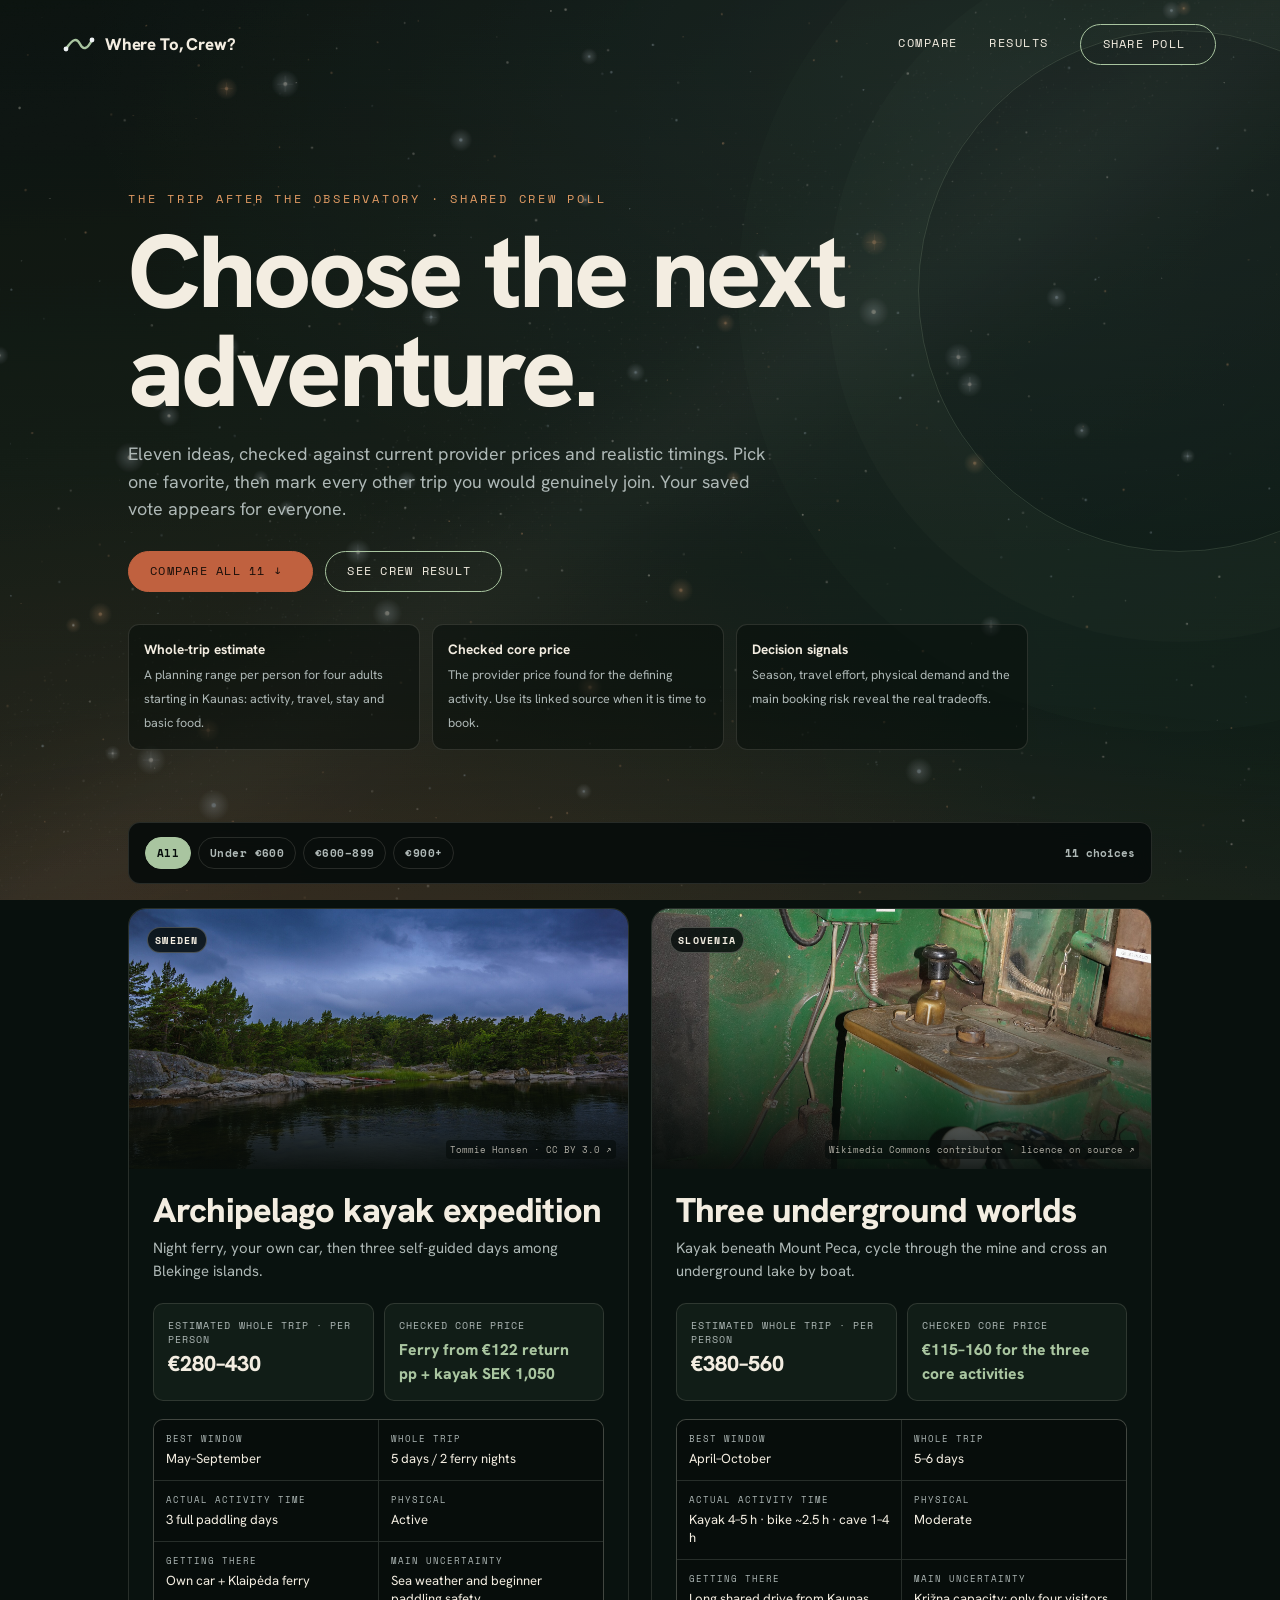
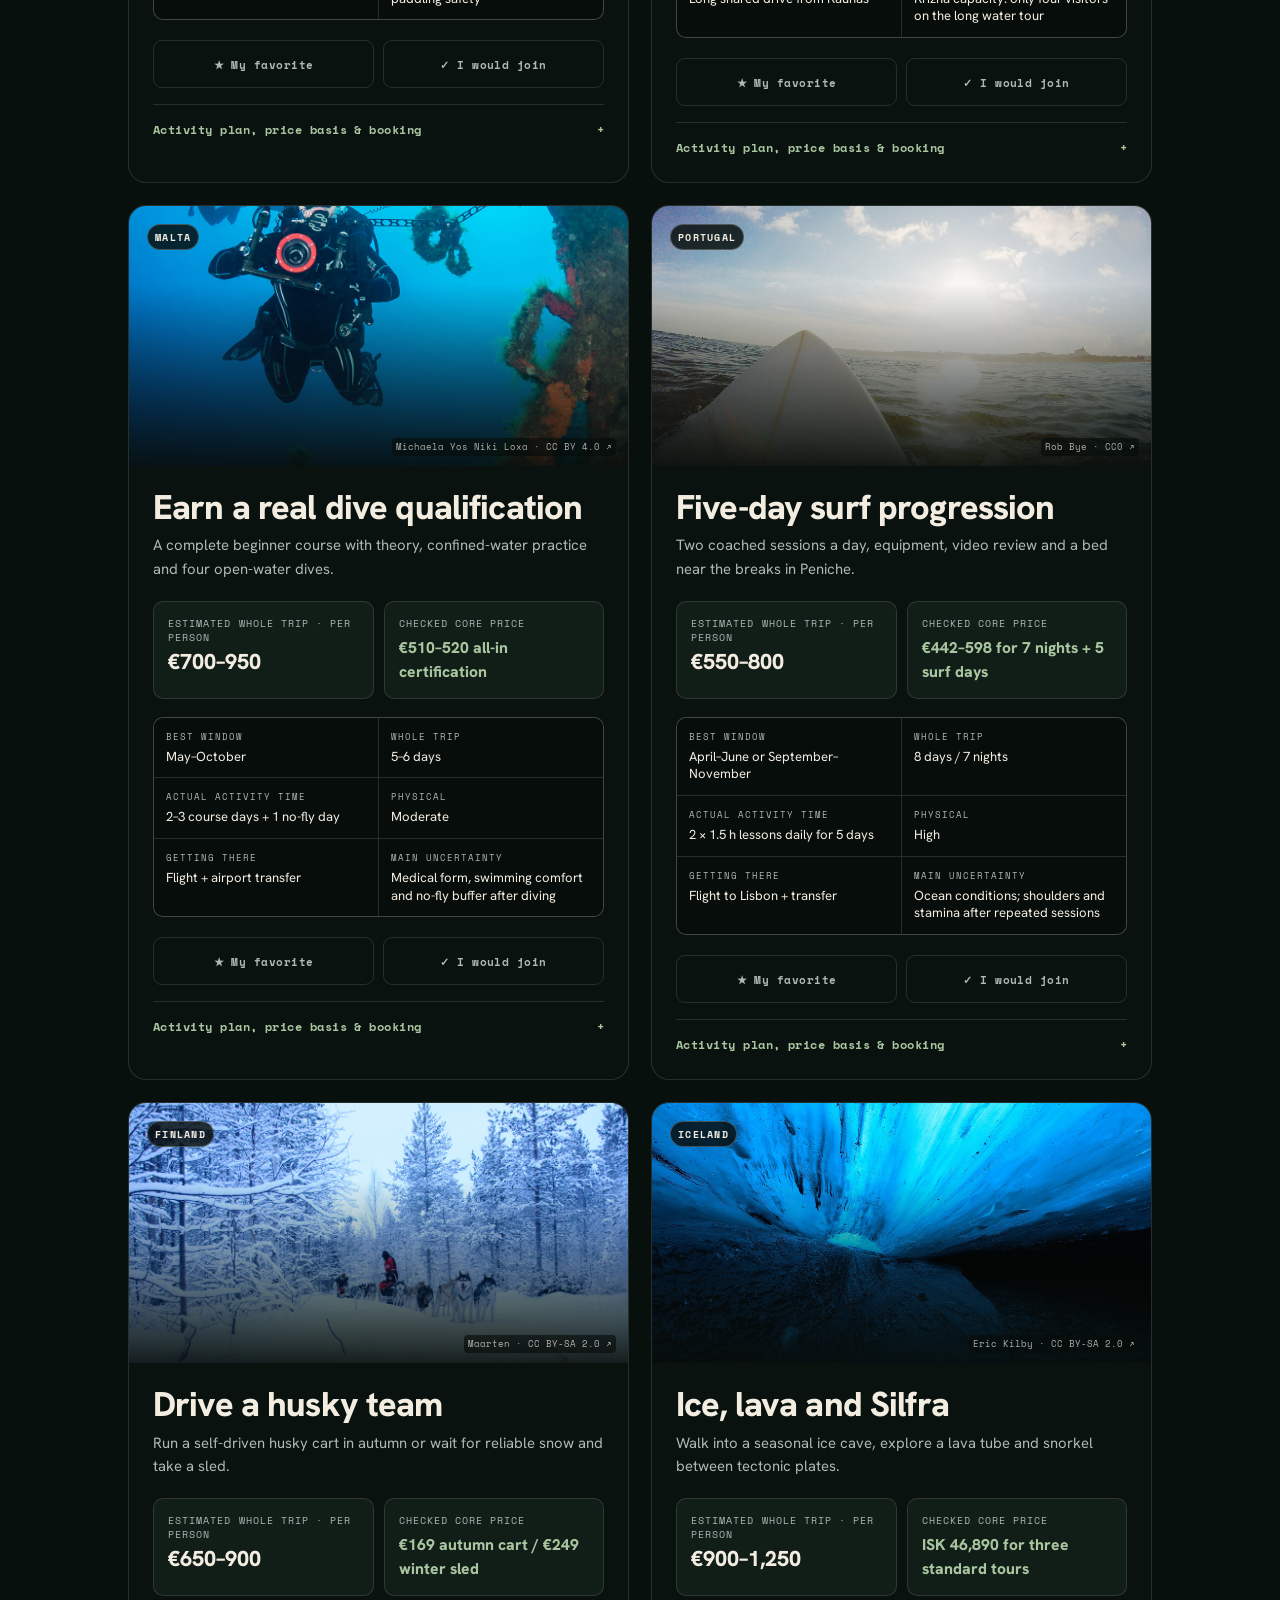
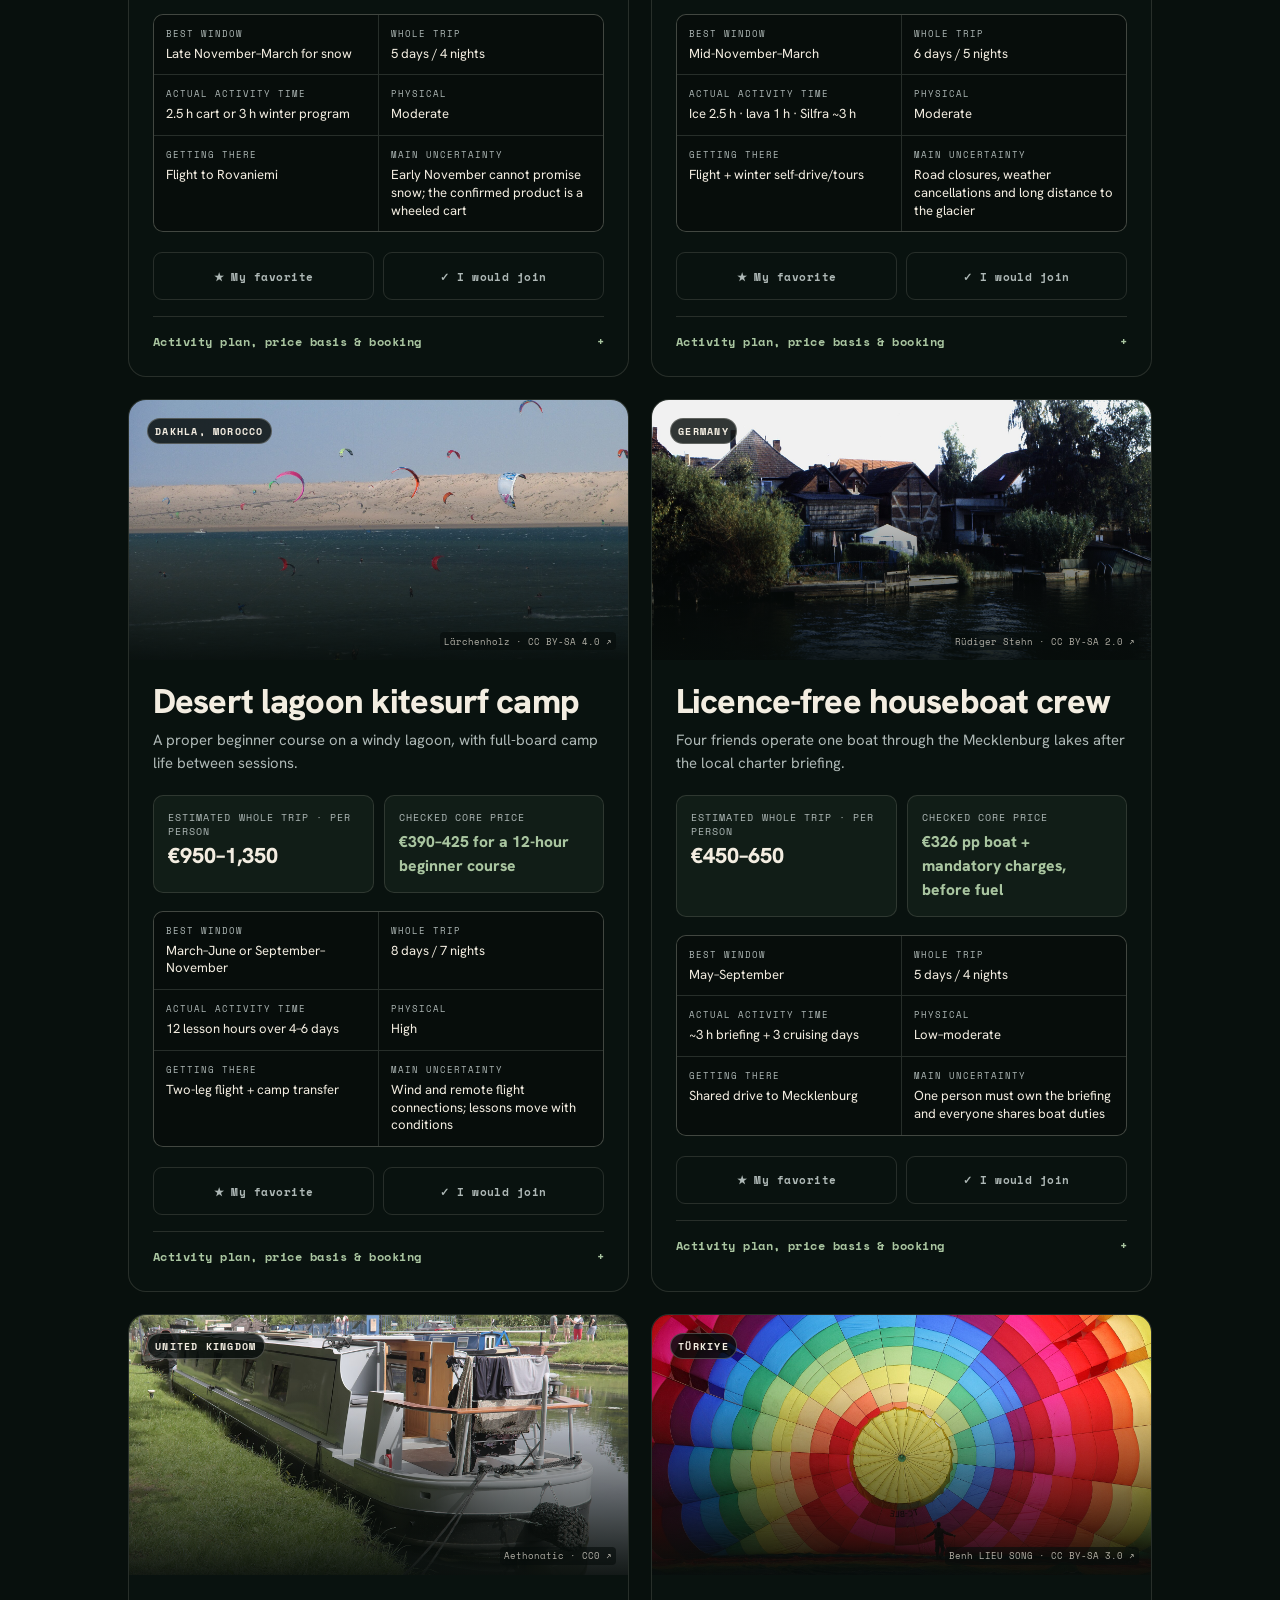
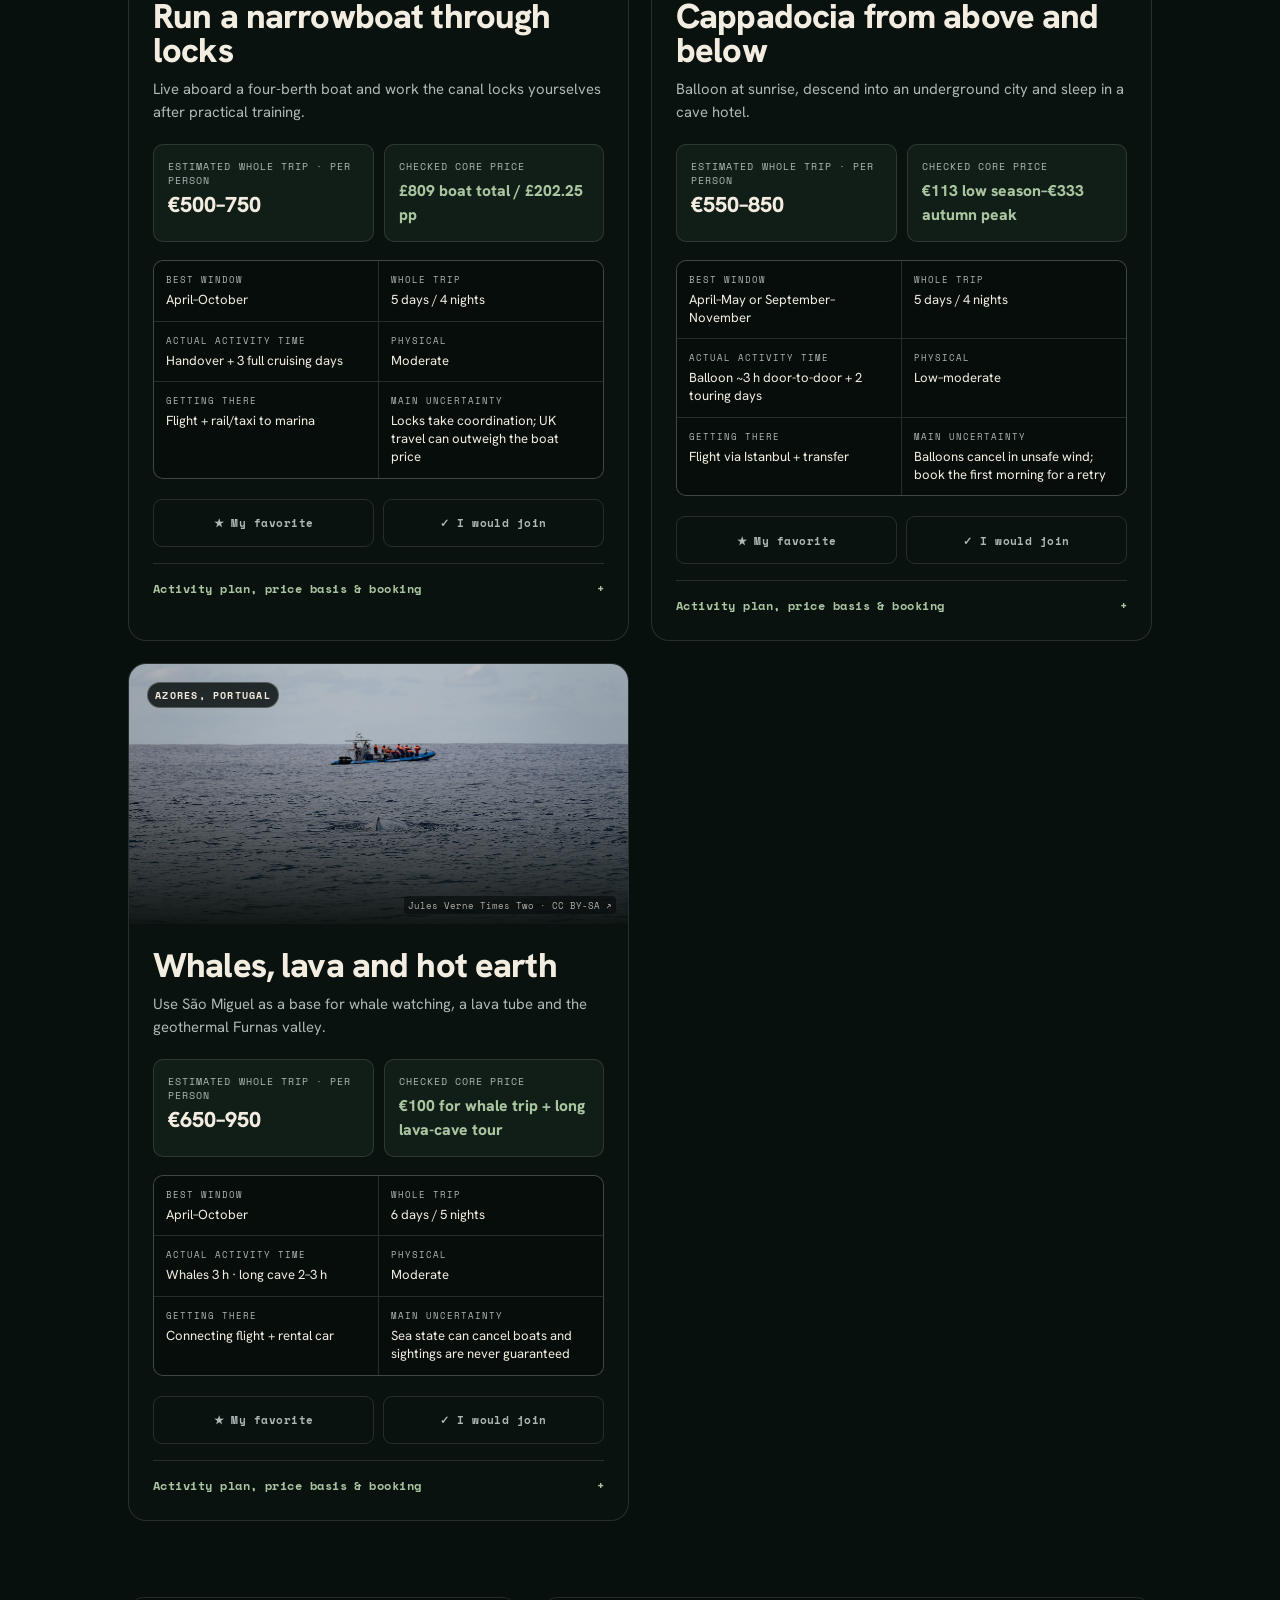
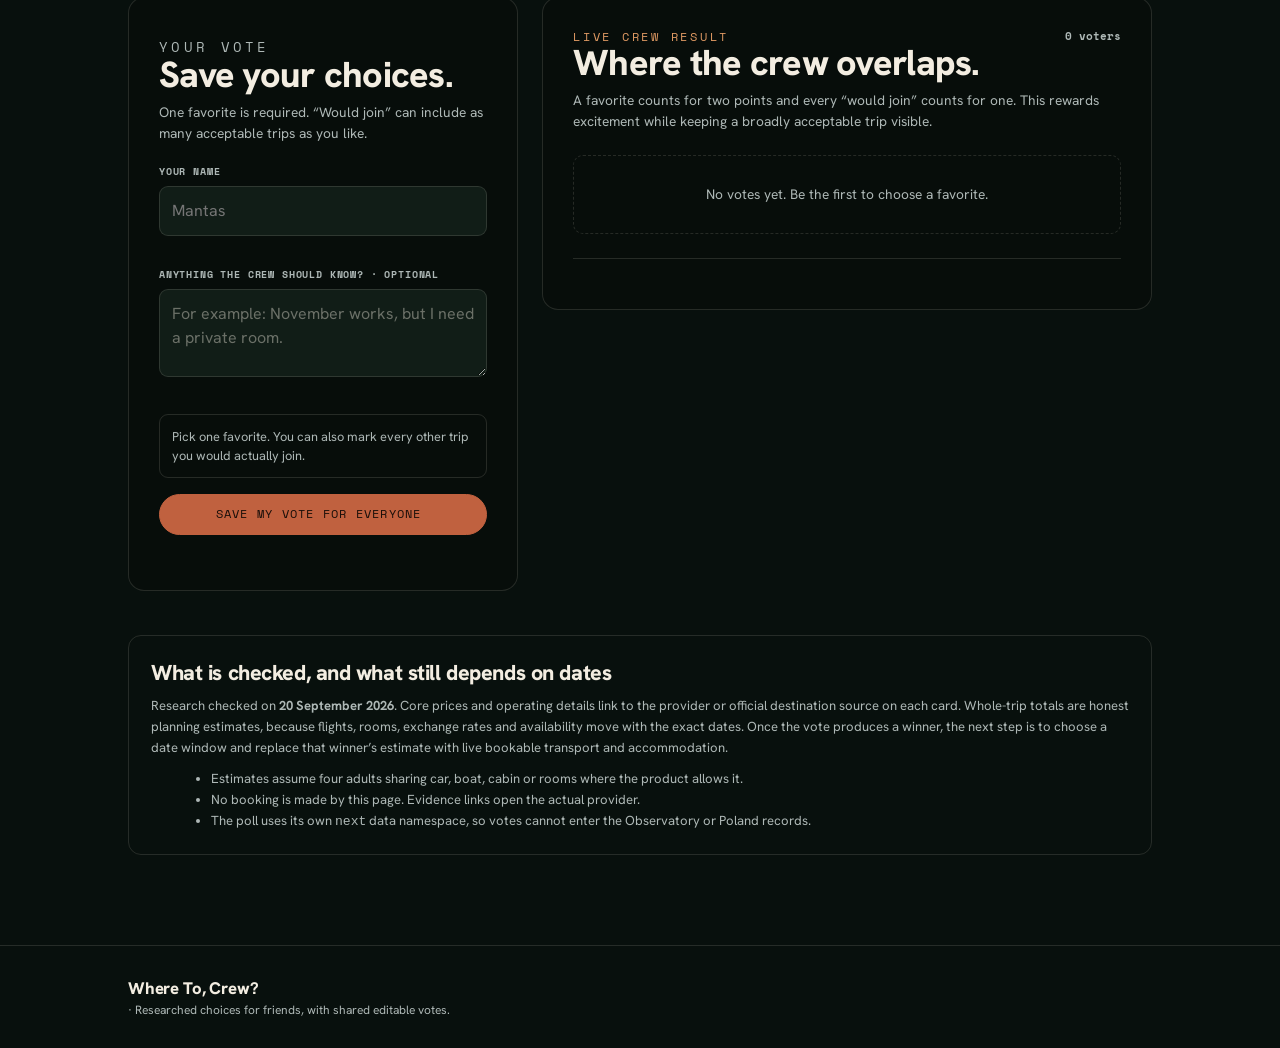
==== next/index.html @ 32241ec7 "Add shared next-trip research poll" ====
<!DOCTYPE html>
<html lang="en">
<head>
<meta charset="UTF-8">
<meta name="viewport" content="width=device-width, initial-scale=1.0">
<meta name="robots" content="noindex, nofollow">
<meta name="theme-color" content="#08100d">
<link rel="icon" href="data:image/svg+xml,%3Csvg xmlns=%27http://www.w3.org/2000/svg%27 viewBox=%270 0 16 16%27%3E%3Ctext y=%2713%27 font-size=%2713%27%3E%E2%9C%A6%3C/text%3E%3C/svg%3E">
<title>Choose Our Next Trip — Where To, Crew?</title>
<link rel="stylesheet" href="../assets/motion.css">
<link rel="stylesheet" href="../assets/observatory.css">
<link rel="stylesheet" href="../assets/next-trip.css">
</head>
<body class="theme-observatory next-page" data-screen-label="Next trip poll">
<div class="cosmos" aria-hidden="true"><div class="band"></div><div class="haze"></div></div>
<svg class="grain" aria-hidden="true"><filter id="grain"><feTurbulence type="fractalNoise" baseFrequency=".9" numOctaves="2" stitchTiles="stitch"/><feColorMatrix type="saturate" values="0"/></filter><rect width="100%" height="100%" filter="url(#grain)"/></svg>

<nav class="nav">
  <a class="brand" href="../index.html">
    <svg viewBox="0 0 30 18"><path class="bl" d="M2,14 C9,3 13,3 16,9 C19,15 23,15 28,5"/><circle class="bd" cx="2" cy="14" r="2.4"/><circle class="bd" cx="28" cy="5" r="2.4"/></svg>
    Where To, Crew?
  </a>
  <div class="nav-links">
    <a href="#choices" class="underline hide-sm">Compare</a>
    <a href="#results" class="underline hide-sm">Results</a>
    <button class="btn" type="button" id="sharePoll"><span class="fill"></span><span class="lbl">Share poll</span></button>
  </div>
</nav>

<header class="poll-hero">
  <div class="wrap">
    <p class="eyebrow">The trip after the Observatory · shared crew poll</p>
    <h1 class="display">Choose the next adventure.</h1>
    <p class="lede">Eleven ideas, checked against current provider prices and realistic timings. Pick one favorite, then mark every other trip you would genuinely join. Your saved vote appears for everyone.</p>
    <div class="hero-actions">
      <a class="btn btn--solid" href="#choices"><span class="fill"></span><span class="lbl">Compare all 11 ↓</span></a>
      <a class="btn" href="#results"><span class="fill"></span><span class="lbl">See crew result</span></a>
    </div>
    <div class="research-note" aria-label="How to use the comparison">
      <div><b>Whole-trip estimate</b><span>A planning range per person for four adults starting in Kaunas: activity, travel, stay and basic food.</span></div>
      <div><b>Checked core price</b><span>The provider price found for the defining activity. Use its linked source when it is time to book.</span></div>
      <div><b>Decision signals</b><span>Season, travel effort, physical demand and the main booking risk reveal the real tradeoffs.</span></div>
    </div>
  </div>
</header>

<main class="poll-main" id="choices">
  <div class="wrap">
    <div class="poll-toolbar" aria-label="Filter trip ideas">
      <div class="filters">
        <button class="filter on" type="button" data-filter="all">All</button>
        <button class="filter" type="button" data-filter="under600">Under €600</button>
        <button class="filter" type="button" data-filter="600to899">€600–899</button>
        <button class="filter" type="button" data-filter="900plus">€900+</button>
      </div>
      <span class="toolbar-count" id="candidateCount">11 choices</span>
    </div>

    <div class="trip-grid" id="tripGrid" aria-live="polite"></div>

    <section class="vote-panel" id="results">
      <form class="vote-form" id="voteForm">
        <p class="eyebrow">Your vote</p>
        <h2>Save your choices.</h2>
        <p>One favorite is required. “Would join” can include as many acceptable trips as you like.</p>
        <label class="field"><span>Your name</span><input id="voterName" name="name" required maxlength="80" autocomplete="name" placeholder="Mantas"></label>
        <label class="field"><span>Anything the crew should know? · optional</span><textarea id="voterNote" maxlength="500" placeholder="For example: November works, but I need a private room."></textarea></label>
        <div class="vote-summary" id="voteSummary">Pick one favorite. You can also mark every other trip you would actually join.</div>
        <button class="btn btn--solid save-vote" type="submit"><span class="fill"></span><span class="lbl">Save my vote for everyone</span></button>
        <div class="save-status" id="saveStatus" role="status"></div>
      </form>

      <div class="results-panel">
        <div class="results-head"><div><p class="eyebrow">Live crew result</p><h2>Where the crew overlaps.</h2></div><span class="toolbar-count" id="voterCount">0 voters</span></div>
        <p class="intro">A favorite counts for two points and every “would join” counts for one. This rewards excitement while keeping a broadly acceptable trip visible.</p>
        <div class="results-list" id="resultsList"><div class="empty-results">Loading shared votes…</div></div>
        <div class="crew-notes" id="crewNotes"></div>
      </div>
    </section>

    <section class="method">
      <h2>What is checked, and what still depends on dates</h2>
      <p>Research checked on <b>20 September 2026</b>. Core prices and operating details link to the provider or official destination source on each card. Whole-trip totals are honest planning estimates, because flights, rooms, exchange rates and availability move with the exact dates. Once the vote produces a winner, the next step is to choose a date window and replace that winner’s estimate with live bookable transport and accommodation.</p>
      <ul>
        <li>Estimates assume four adults sharing car, boat, cabin or rooms where the product allows it.</li>
        <li>No booking is made by this page. Evidence links open the actual provider.</li>
        <li>The poll uses its own <code>next</code> data namespace, so votes cannot enter the Observatory or Poland records.</li>
      </ul>
    </section>
  </div>
</main>

<footer class="poll-footer"><div class="wrap"><a class="brand" href="../index.html">Where To, Crew?</a> · Researched choices for friends, with shared editable votes.</div></footer>

<script src="../assets/next-trips.js"></script>
<script src="../assets/config.js"></script>
<script src="../assets/store.js"></script>
<script src="../assets/next-poll.js"></script>
</body>
</html>
---- assets/motion.css ----
/* ============================================================
   Where To, Crew? — motion build
   Concept: "The Drawn Route Line." ONE palette, ONE easing set,
   ONE timing scale, ONE reveal, ONE cursor, ONE transition.
   Palette: forest #16241c / terracotta #c0613f / paper #f3ede1
   ============================================================ */
@import url('https://fonts.googleapis.com/css2?family=Hanken+Grotesk:wght@400;500;600;700;800&family=Space+Mono:wght@400;700&display=swap');

:root{
  --forest:#16241c;
  --forest-2:#1f3328;
  --forest-3:#0f1813;
  --terra:#c0613f;
  --terra-2:#d98c5f;
  --paper:#f3ede1;
  --paper-soft:#cdbfa8;
  --line:#3a4d3f;

  --display:'Hanken Grotesk', system-ui, -apple-system, sans-serif;
  --sans:'Hanken Grotesk', system-ui, sans-serif;
  --mono:'Space Mono', ui-monospace, monospace;

  /* ONE easing set — never deviate */
  --ease:cubic-bezier(.785,.135,.15,.86);   /* expo.inOut-like, transitions/layout */
  --ease-out:cubic-bezier(.16,1,.3,1);      /* expo.out-like, reveals */

  --pad:clamp(22px,5vw,72px);
  --maxw:1240px;
}

*{ box-sizing:border-box; margin:0; }
html{ -webkit-text-size-adjust:100%; }
html.lenis, html.lenis body{ height:auto; }
.lenis.lenis-smooth{ scroll-behavior:auto !important; }
.lenis.lenis-stopped{ overflow:hidden; }

body{
  background:var(--forest); color:var(--paper);
  font-family:var(--sans); font-size:16px; line-height:1.5;
  -webkit-font-smoothing:antialiased; text-rendering:optimizeLegibility;
  overflow-x:hidden;
}
@media(hover:hover) and (pointer:fine){ body.cursor-on *{ cursor:none; } }
img{ max-width:100%; display:block; }
a{ color:inherit; }
::selection{ background:var(--terra); color:var(--forest); }

/* ---------- type ---------- */
h1,h2,h3,h4{ font-family:var(--display); font-weight:700; line-height:1.0; letter-spacing:-0.02em; }
.eyebrow{ font-family:var(--mono); font-weight:400; font-size:.72rem; letter-spacing:.24em; text-transform:uppercase; color:var(--terra-2); }
.display{ font-weight:800; font-size:clamp(2.8rem,8vw,7rem); line-height:.96; letter-spacing:-.03em; }
.h2{ font-weight:700; font-size:clamp(2rem,4.6vw,3.8rem); letter-spacing:-.025em; line-height:1.0; }
.lede{ font-size:clamp(1.05rem,1.4vw,1.3rem); color:var(--paper-soft); line-height:1.55; }
.muted{ color:var(--paper-soft); }
.tnum{ font-variant-numeric:tabular-nums; }

/* split-text line mask */
.ln{ overflow:hidden; display:block; }

/* ---------- layout ---------- */
.wrap{ max-width:var(--maxw); margin:0 auto; padding-inline:var(--pad); }
.wrap-narrow{ max-width:900px; margin:0 auto; padding-inline:var(--pad); }
.section{ position:relative; }
.section-pad{ padding-block:clamp(80px,12vw,180px); }

/* ---------- route-line progress (the motif, persistent at top) ---------- */
.routebar{ position:fixed; top:0; left:0; right:0; height:3px; z-index:70; pointer-events:none; }
.routebar .track{ position:absolute; inset:0; background:rgba(243,237,225,.1); }
.routebar .fill{ position:absolute; left:0; top:0; bottom:0; width:0%; background:var(--terra); box-shadow:0 0 12px rgba(192,97,63,.6); }
.routebar .dot{ position:absolute; top:50%; width:9px; height:9px; border-radius:50%; background:var(--paper); border:2px solid var(--terra); transform:translate(-50%,-50%); left:0%; }

/* ---------- nav ---------- */
.nav{ position:fixed; inset:0 0 auto 0; z-index:60; display:flex; align-items:center; justify-content:space-between; padding:24px var(--pad); transition:transform .5s var(--ease), background .5s var(--ease), padding .5s var(--ease); }
.nav.hidden{ transform:translateY(-130%); }
.nav.solid{ background:rgba(22,36,28,.82); backdrop-filter:blur(12px); padding-block:14px; }
.brand{ display:flex; align-items:center; gap:11px; text-decoration:none; font-family:var(--display); font-weight:800; font-size:1.05rem; letter-spacing:-.01em; color:var(--paper); }
.brand svg{ width:30px; height:18px; overflow:visible; flex:none; }
.brand .bl{ fill:none; stroke:var(--terra); stroke-width:2.4; stroke-linecap:round; }
.brand .bd{ fill:var(--paper); }
.nav-links{ display:flex; align-items:center; gap:clamp(18px,2.5vw,36px); }
.nav-links a{ font-family:var(--mono); font-size:.74rem; letter-spacing:.12em; text-transform:uppercase; text-decoration:none; position:relative; padding-bottom:3px; }
.nav-links a.underline::after{ content:''; position:absolute; left:0; right:100%; bottom:0; height:2px; background:repeating-linear-gradient(90deg, currentColor 0 5px, transparent 5px 9px); transition:right .45s var(--ease); }
.nav-links a.underline:hover::after{ right:0; }
@media(max-width:720px){ .nav-links .hide-sm{ display:none; } }

/* ---------- buttons ---------- */
.btn{ position:relative; overflow:hidden; isolation:isolate; display:inline-flex; align-items:center; gap:.7em;
  border:1px solid var(--terra); color:var(--paper); background:transparent; border-radius:100px;
  padding:1.05em 1.7em; font-family:var(--mono); font-weight:400; font-size:.78rem; letter-spacing:.1em; text-transform:uppercase; text-decoration:none; line-height:1; }
.btn .fill{ position:absolute; inset:0; background:var(--terra); transform:scaleY(0); transform-origin:bottom; transition:transform .7s var(--ease); z-index:-1; }
.btn:hover .fill{ transform:scaleY(1); }
.btn:hover{ color:var(--forest); }
.btn .lbl{ display:inline-flex; align-items:center; gap:.6em; transition:transform .45s var(--ease); }
.btn:hover .lbl{ transform:translateX(3px); }
.btn--solid{ background:var(--terra); color:var(--forest); }
.btn--solid .fill{ background:var(--forest); }
.btn--solid:hover{ color:var(--paper); }

/* ---------- custom cursor ---------- */
.cur,.cur-ring{ position:fixed; top:0; left:0; pointer-events:none; z-index:9998; border-radius:50%; transform:translate(-50%,-50%); }
.cur{ font-size:21px; line-height:1; margin:-12px 0 0 -10px; transform-origin:center; filter:drop-shadow(0 2px 3px rgba(0,0,0,.45)); }
.cur-tag{ position:fixed; top:0; left:0; pointer-events:none; z-index:9998; font-family:var(--mono); font-size:.6rem; letter-spacing:.1em; text-transform:uppercase; background:var(--terra); color:var(--forest); padding:.4em .65em; border-radius:100px; white-space:nowrap; opacity:0; transform:scale(.7); transform-origin:left center; transition:opacity .25s var(--ease), transform .25s var(--ease); }
.cur-tag.show{ opacity:1; transform:scale(1); }
.cur-ring{ width:42px; height:42px; border:1.5px solid var(--terra-2); opacity:0; transition:width .35s var(--ease), height .35s var(--ease), background .35s, opacity .35s; }
.cur-ring.is-view{ width:84px; height:84px; opacity:1; background:rgba(192,97,63,.16); border-color:transparent; }
.cur-ring.is-link{ width:60px; height:60px; opacity:1; background:rgba(243,237,225,.08); }
.cur-ring .ring-lbl{ position:absolute; inset:0; display:flex; align-items:center; justify-content:center; font-family:var(--mono); font-size:.6rem; letter-spacing:.08em; text-transform:uppercase; color:var(--paper); opacity:0; transition:opacity .25s; }
.cur-ring.is-view .ring-lbl, .cur-ring.is-link .ring-lbl{ opacity:1; }
.cur-ring.is-view .ring-lbl, .cur-ring.is-link .ring-lbl{ opacity:1; }
.step{ position:fixed; font-size:15px; line-height:1; margin:-8px 0 0 -8px; pointer-events:none; z-index:9997; opacity:.9; filter:drop-shadow(0 1px 1px rgba(0,0,0,.3)); animation:stepfade 1.3s ease-out forwards; }
@keyframes stepfade{ 0%{ opacity:.9; } 60%{ opacity:.55; } 100%{ opacity:0; } }
@media(hover:none),(pointer:coarse){ .cur,.cur-ring{ display:none; } }

/* ---------- page transition primitive ---------- */
.transition{ position:fixed; inset:0; background:var(--terra); z-index:9999; visibility:hidden; display:flex; align-items:center; justify-content:center; }
.transition .mark{ font-family:var(--mono); font-weight:700; font-size:1rem; letter-spacing:.2em; color:var(--forest); text-transform:uppercase; }

/* ---------- preloader ---------- */
.preload{ position:fixed; inset:0; z-index:10000; background:var(--forest); display:flex; align-items:center; justify-content:center; }
.preload svg{ width:min(320px,60vw); overflow:visible; }
.preload .pl-line{ fill:none; stroke:var(--terra); stroke-width:2.5; stroke-linecap:round; }
.preload .pl-dot{ fill:var(--paper); stroke:var(--terra); stroke-width:2.5; }
.preload .pl-word{ font-family:var(--display); font-weight:800; font-size:30px; fill:var(--paper); letter-spacing:-.01em; }

/* ---------- ambient ---------- */
.bg-amb{ position:absolute; inset:0; z-index:0; overflow:hidden; pointer-events:none; }
.bg-amb--page{ position:fixed; opacity:.7; }
.blob{ position:absolute; border-radius:50%; filter:blur(90px); }
.b1{ width:60vw; height:60vw; background:radial-gradient(circle,#3a5d3f,transparent 70%); opacity:.5; top:-12vw; left:-10vw; }
.b2{ width:52vw; height:52vw; background:radial-gradient(circle,var(--terra),transparent 70%); opacity:.26; bottom:-14vw; right:-8vw; }
.b3{ width:40vw; height:40vw; background:radial-gradient(circle,#244a33,transparent 70%); opacity:.4; top:42%; left:48%; }
.grain{ position:fixed; inset:0; z-index:5; pointer-events:none; opacity:.05; mix-blend-mode:overlay; }

/* ---------- journey spine: the route line threading the whole page ---------- */
.journey{ position:fixed; left:clamp(20px,3vw,42px); top:16vh; bottom:16vh; width:2px; z-index:55; display:none; }
@media(min-width:980px) and (hover:hover){ .journey{ display:block; } .routebar{ display:none; } }
.journey .j-track{ position:absolute; inset:0; background:rgba(243,237,225,.13); border-radius:2px; }
.journey .j-fill{ position:absolute; top:0; left:0; width:100%; height:0; background:var(--terra); box-shadow:0 0 10px rgba(192,97,63,.55); border-radius:2px; }
.journey .j-marker{ position:absolute; left:50%; top:0; width:11px; height:11px; transform:translate(-50%,-50%); }
.journey .j-marker::before{ content:''; position:absolute; inset:0; border-radius:50%; background:var(--terra); }
.journey .j-marker::after{ content:''; position:absolute; inset:0; border-radius:50%; border:1.5px solid var(--terra-2); animation:jpulse 1.9s ease-out infinite; }
.journey .j-node{ position:absolute; left:50%; width:9px; height:9px; border-radius:50%; background:var(--forest); border:1.5px solid var(--paper-soft); transform:translate(-50%,-50%); transition:transform .45s var(--ease), background .45s var(--ease), border-color .45s var(--ease); }
.journey .j-node.on{ background:var(--terra); border-color:var(--terra); transform:translate(-50%,-50%) scale(1.4); }
.journey .j-lbl{ position:absolute; left:18px; top:50%; transform:translateY(-50%) translateX(-5px); white-space:nowrap; font-family:var(--mono); font-size:.6rem; letter-spacing:.14em; text-transform:uppercase; color:var(--paper-soft); opacity:0; transition:opacity .45s var(--ease), transform .45s var(--ease); }
.journey .j-node.on .j-lbl{ opacity:.85; transform:translateY(-50%) translateX(0); }
@media(max-width:1279px){ .journey .j-lbl{ display:none; } }
@keyframes jpulse{ 0%{ transform:scale(.55); opacity:.9; } 70%{ transform:scale(2.4); opacity:0; } 100%{ opacity:0; } }

/* ---------- marquee ---------- */
.marquee{ position:relative; z-index:2; overflow:hidden; border-block:1px solid var(--line); padding:22px 0; white-space:nowrap; background:var(--forest); }
.mq-track{ display:inline-flex; align-items:baseline; gap:0; will-change:transform; }
.mq-track span{ font-family:var(--display); font-weight:800; font-size:clamp(1.8rem,4.6vw,3.2rem); letter-spacing:-.01em; margin:0 .34em; padding:0; color:var(--paper); white-space:nowrap; line-height:1; }
.mq-track .dot{ color:var(--terra); margin:0 .2em; padding:0; font-weight:700; display:inline-flex; align-items:center; justify-content:center; min-width:1em; }
.marquee.alt .mq-track span{ color:transparent; -webkit-text-stroke:1px var(--paper-soft); }

/* ---------- footer ---------- */
.footer{ position:relative; z-index:2; background:var(--forest-3); color:var(--paper-soft); padding:clamp(56px,8vw,96px) 0 40px; }
.footer .brand{ color:var(--paper); }
.footer a{ color:inherit; text-decoration:none; }
.footer-grid{ display:flex; flex-wrap:wrap; gap:36px; justify-content:space-between; align-items:flex-start; }
.footer small{ font-family:var(--mono); font-size:.72rem; letter-spacing:.04em; }

/* ---------- Poland page components (shared, forest-toned) ---------- */
.chips{ display:flex; flex-wrap:wrap; gap:10px; }
.chip{ font-family:var(--sans); font-weight:500; font-size:.95rem; padding:.6em 1.05em; border-radius:8px; border:1px solid var(--line); background:var(--forest-2); color:var(--paper); cursor:pointer; user-select:none; transition:all .3s var(--ease); line-height:1; }
.chip:hover{ border-color:var(--terra-2); }
.chip[aria-pressed="true"]{ background:var(--terra); color:var(--forest); border-color:var(--terra); }
.chip[aria-pressed="true"]::before{ content:'\1F4CD'; font-size:.85em; margin-right:.45em; filter:grayscale(1) brightness(.4); }
.stepper{ display:flex; align-items:center; gap:10px; flex-wrap:wrap; font-family:var(--mono); font-size:.72rem; letter-spacing:.08em; text-transform:uppercase; }
.stepper a, .stepper span{ text-decoration:none; color:var(--paper-soft); }
.stepper .step-on{ color:var(--paper); display:inline-flex; align-items:center; gap:.5em; }
.stepper .step-on::before{ content:''; width:8px; height:8px; border-radius:50%; background:var(--terra); box-shadow:0 0 0 3px rgba(192,97,63,.25); }
.stepper .step-done{ color:var(--terra-2); }
.stepper .sep{ display:inline-block; width:40px; height:2px; color:transparent; overflow:hidden; align-self:center; background:repeating-linear-gradient(90deg, var(--terra-2) 0 4px, transparent 4px 8px); }
.field{ display:block; margin-bottom:30px; }
.field > label, .field-label{ display:block; font-family:var(--display); font-weight:700; font-size:1.25rem; margin-bottom:5px; color:var(--paper); }
.field .hint{ display:block; font-size:.9rem; color:var(--paper-soft); margin-bottom:14px; }
.field-num{ font-family:var(--mono); font-size:.74rem; color:var(--terra-2); }
input[type=text], textarea{ width:100%; font-family:var(--sans); font-size:1rem; color:var(--paper); background-color:var(--forest-2); border:1px solid var(--line); border-radius:8px; padding:.85em .95em; background-image:linear-gradient(90deg,var(--terra),var(--terra)); background-repeat:no-repeat; background-position:0 100%; background-size:0% 2px; transition:border-color .3s, box-shadow .3s, background-size .5s var(--ease); }
input[type=text]::placeholder, textarea::placeholder{ color:rgba(243,237,225,.4); }
input[type=text]:focus, textarea:focus{ outline:none; border-color:var(--terra); box-shadow:0 0 0 3px rgba(192,97,63,.18); background-size:100% 2px; }
textarea{ resize:vertical; min-height:92px; line-height:1.5; }
.divider{ height:1px; background:var(--line); border:0; }
/* calendar */
.cal-ctrl{ display:flex; align-items:center; justify-content:space-between; margin-bottom:12px; }
.cal-ctrl h4{ font-size:1.2rem; font-weight:700; }
.cal-nav{ background:var(--forest-2); border:1px solid var(--line); border-radius:8px; padding:6px 12px; cursor:pointer; font-size:1rem; color:var(--paper); transition:all .3s var(--ease); }
.cal-nav:hover{ border-color:var(--terra); }
.cal-grid{ display:grid; grid-template-columns:repeat(7,1fr); gap:6px; }
.cal-dow{ font-family:var(--mono); font-size:.64rem; letter-spacing:.06em; text-transform:uppercase; color:var(--paper-soft); text-align:center; padding:4px 0; }
.cal-day{ aspect-ratio:1; border:1px solid var(--line); border-radius:8px; background:var(--forest-2); font-family:var(--sans); font-weight:600; font-size:.95rem; color:var(--paper); cursor:pointer; transition:background .2s,border-color .2s; position:relative; display:flex; align-items:center; justify-content:center; user-select:none; }
.cal-day:hover{ border-color:var(--terra-2); }
.cal-day.empty{ background:transparent; border:0; cursor:default; }
.cal-day.past{ opacity:.3; cursor:not-allowed; }
.cal-day.suggested{ box-shadow:inset 0 0 0 1.5px var(--terra-2); }
.cal-day.sel{ background:var(--terra); color:var(--forest); border-color:var(--terra); }
.cal-day .odot{ position:absolute; bottom:5px; left:50%; transform:translateX(-50%); width:5px; height:5px; border-radius:50%; background:var(--terra-2); }
.cal-day.sel .odot{ background:var(--forest); }
.cal-legend{ display:flex; gap:18px; margin-top:14px; font-size:.84rem; color:var(--paper-soft); flex-wrap:wrap; }
.dot{ display:inline-block; width:11px; height:11px; border-radius:4px; vertical-align:-1px; margin-right:6px; }
/* lists */
.stop-row, .act-item{ display:flex; justify-content:space-between; align-items:center; gap:10px; padding:11px 14px; background:var(--forest-2); border:1px solid var(--line); border-radius:8px; font-size:.92rem; }
.stop-row .rm, .act-item .rm{ background:transparent; border:0; color:var(--terra-2); cursor:pointer; font-family:var(--mono); font-size:.74rem; }
.act-row{ display:flex; gap:10px; } .act-row input{ flex:1; }
.act-list, .stops-list{ margin-top:12px; display:flex; flex-direction:column; gap:8px; }
.act-others{ margin-top:16px; padding-top:14px; border-top:1px dashed var(--line); }
.act-others .t{ font-family:var(--mono); font-size:.72rem; letter-spacing:.08em; text-transform:uppercase; color:var(--paper-soft); margin-bottom:8px; }
.act-other{ font-size:.92rem; padding:3px 0; color:var(--paper-soft); }
.act-other .by{ color:var(--terra-2); font-size:.82rem; }
/* stat boxes + pills */
.stat-box{ flex:1; min-width:90px; text-align:center; background:var(--forest-2); border:1px solid var(--line); border-radius:10px; padding:16px 10px; }
.stat-box .n{ font-family:var(--display); font-weight:800; font-size:2.1rem; line-height:1; color:var(--paper); }
.stat-box .l{ font-family:var(--mono); font-size:.64rem; letter-spacing:.1em; text-transform:uppercase; color:var(--paper-soft); margin-top:6px; }
.pop-pill{ display:inline-flex; align-items:center; gap:.45em; background:var(--forest-2); border:1px solid var(--line); border-radius:100px; padding:.4em .85em; font-size:.9rem; color:var(--paper); }
.pop-pill b{ color:var(--terra-2); font-variant-numeric:tabular-nums; }
/* choices (plan-draft) */
.opt{ margin-bottom:32px; }
.opt-head{ display:flex; align-items:baseline; gap:12px; margin-bottom:6px; }
.opt-head h3{ font-size:1.35rem; font-weight:700; }
.opt-head .tag-opt{ font-family:var(--mono); font-size:.62rem; letter-spacing:.1em; text-transform:uppercase; color:var(--paper-soft); border:1px solid var(--line); border-radius:100px; padding:.3em .7em; }
.opt-sub{ font-size:.9rem; color:var(--paper-soft); margin:0 0 14px; }
.choices{ display:flex; flex-direction:column; gap:10px; }
.choice{ display:flex; align-items:flex-start; gap:14px; width:100%; text-align:left; background:var(--forest-2); border:1px solid var(--line); border-radius:10px; padding:16px 18px; cursor:pointer; transition:border-color .35s var(--ease), background .35s var(--ease); color:inherit; }
.choice:hover{ border-color:var(--terra-2); }
.choice .mark{ width:22px; height:22px; border-radius:50%; border:1.5px solid var(--line); flex:none; display:grid; place-items:center; transition:all .3s var(--ease); margin-top:2px; }
.choice[data-multi] .mark{ border-radius:6px; }
.choice .mark::after{ content:''; width:10px; height:10px; border-radius:inherit; background:var(--terra); transform:scale(0); transition:transform .3s var(--ease); }
.choice.sel{ border-color:var(--terra); background:rgba(192,97,63,.12); box-shadow:inset 0 0 0 1px var(--terra); }
.choice.sel .mark{ border-color:var(--terra); }
.choice.sel .mark::after{ transform:scale(1); }
.choice .ctext{ flex:1; min-width:0; display:flex; flex-direction:column; }
.choice .clabel{ display:block; font-weight:600; font-size:1.04rem; color:var(--paper); }
.choice .cnote{ display:block; font-size:.88rem; color:var(--paper-soft); margin-top:3px; }
.choice .price{ font-family:var(--mono); font-weight:700; font-size:.86rem; white-space:nowrap; padding-left:6px; margin-top:2px; }
.price.up{ color:var(--terra-2); } .price.down{ color:#8fb98f; } .price.free{ color:var(--paper-soft); }
.opt.disabled{ opacity:.4; pointer-events:none; }
.opt .disabled-note{ display:none; font-size:.85rem; color:var(--terra-2); margin-top:10px; }
.opt.disabled .disabled-note{ display:block; }
.votes{ display:flex; align-items:center; gap:8px; margin-top:10px; }
.av-stack{ display:flex; }
.av{ width:26px; height:26px; border-radius:50%; display:grid; place-items:center; font-family:var(--mono); font-size:.66rem; font-weight:700; color:#fff; border:2px solid var(--forest); margin-left:-7px; }
.av:first-child{ margin-left:0; }
.av-sm{ width:22px; height:22px; font-size:.6rem; }
.votes .vlabel{ font-family:var(--mono); font-size:.72rem; letter-spacing:.04em; color:var(--paper-soft); }

/* ---------- image placeholder fill (used by plan page) ---------- */
.ph{ position:relative; overflow:hidden; background:var(--forest-2); }
.ph.filled{ background-image:var(--img); background-size:cover; background-position:center; background-repeat:no-repeat; }

/* ---------- concept polish batch ---------- */
/* moving dashed-road seam atop each padded section */
.section-pad{ position:relative; }
.section-pad::before{ content:''; position:absolute; top:0; left:0; right:0; height:2px; background:repeating-linear-gradient(90deg, var(--terra) 0 16px, transparent 16px 34px); opacity:.3; }
@media(prefers-reduced-motion:no-preference){ .section-pad::before{ animation:seamroll 1.3s linear infinite; } }
@keyframes seamroll{ from{ background-position:0 0; } to{ background-position:-34px 0; } }

/* button: terracotta fill rises like the route + arrow slides in */
.btn .lbl::after{ content:'\2192'; display:inline-block; margin-left:.1em; max-width:0; opacity:0; overflow:hidden; transform:translateX(-4px); transition:max-width .4s var(--ease), opacity .4s var(--ease), transform .4s var(--ease); }
.btn:hover .lbl::after{ max-width:1.2em; opacity:1; transform:none; }

/* footer = journey's end: dashed road + terminal pin */
.footer{ position:relative; }
.footer::before{ content:''; position:absolute; top:0; left:var(--pad); right:var(--pad); height:2px; background:repeating-linear-gradient(90deg, rgba(243,237,225,.25) 0 7px, transparent 7px 14px); }
.footer::after{ content:'\1F4CD'; position:absolute; top:-13px; left:50%; transform:translateX(-50%); font-size:18px; filter:drop-shadow(0 2px 3px rgba(0,0,0,.4)); }

/* return-to-start pin (driven back to the top) */
.to-start{ position:fixed; right:22px; bottom:22px; z-index:60; display:flex; align-items:center; gap:.5em; padding:.7em 1.1em; border:1px solid var(--terra); background:var(--forest-2); color:var(--paper); border-radius:100px; font-family:var(--mono); font-size:.66rem; letter-spacing:.12em; text-transform:uppercase; cursor:pointer; opacity:0; transform:translateY(16px); pointer-events:none; transition:opacity .5s var(--ease), transform .5s var(--ease), background .3s; }
.to-start.show{ opacity:1; transform:none; pointer-events:auto; }
.to-start:hover{ background:var(--terra); color:var(--forest); }
@media(hover:none),(pointer:coarse){ .to-start{ display:none; } }

/* fuel-gauge / route-fill bar (plan-draft summary) */
.fuelbar{ position:relative; height:6px; border-radius:100px; background:rgba(243,237,225,.14); overflow:hidden; margin:6px 0 2px; }
.fuelbar .fuelfill{ position:absolute; inset:0 auto 0 0; width:0%; background:var(--terra); border-radius:100px; transition:width .6s var(--ease); }

/* postcard stamp: thuds onto the active trip card on hover */
.postcard .stamp-go{ position:absolute; top:50%; left:50%; z-index:4; width:96px; height:96px; border-radius:50%; border:2.5px solid var(--terra-2); color:var(--terra-2); display:grid; place-items:center; text-align:center; font-family:var(--mono); font-size:.62rem; font-weight:700; letter-spacing:.14em; text-transform:uppercase; transform:translate(-50%,-50%) rotate(-16deg) scale(1.6); opacity:0; transition:opacity .25s var(--ease), transform .35s cubic-bezier(.2,1.4,.4,1); pointer-events:none; }
.postcard:not(.locked):hover .stamp-go{ opacity:.92; transform:translate(-50%,-50%) rotate(-16deg) scale(1); }

/* reduced motion */
@media(prefers-reduced-motion:reduce){
  .grain{ display:none; }
  .preload{ display:none; }
  .journey .j-marker::after{ animation:none; }
  .section-pad::before{ animation:none; }
  *{ scroll-behavior:auto; }
}
/* Shared crew suggestions and trip invitation feedback, used by every trip. */
.crew-suggestions{display:grid;gap:10px;margin-top:14px;}
.crew-suggestion{border:1px solid var(--line);border-radius:10px;padding:13px 15px;background:var(--forest-3);}
.crew-suggestion h4{font:700 .85rem var(--sans);color:var(--paper);margin:0 0 7px;}
.crew-suggestion ul{list-style:none;margin:0;padding:0;display:grid;gap:5px;}
.crew-suggestion li{font-size:.82rem;line-height:1.45;color:var(--paper-soft);overflow-wrap:anywhere;}
.crew-suggestion li b{color:var(--paper);}
.trip-toast{position:fixed;left:50%;bottom:26px;transform:translateX(-50%);z-index:9999;background:var(--forest-3);color:var(--paper);border:1px solid var(--line);border-radius:9px;padding:12px 16px;box-shadow:0 10px 34px rgba(0,0,0,.4);font:.78rem var(--mono);}
---- assets/observatory.css ----
/* ============================================================
   Where To, Crew? — OBSERVATORY theme layer  ("Orbit To The Telescope")
   Loaded AFTER motion.css on the Observatory default + observatory/* pages.
   Re-tunes the shared palette from warm forest road-trip → deep fall night,
   keeping the terracotta accent so it reads as the SAME crew, after dark.
   Adds the cosmos chrome: starfield stage, reticle cursor, constellation
   route, sky-status badges, moon/date widget, time-orbit, data cards.
   ============================================================ */

:root{
  /* night sky base (was forest greens) — deep green-black, warm-leaning */
  --forest:#0b1310;
  --forest-2:#111d17;
  --forest-3:#070d0b;
  --line:rgba(243,237,225,.13);
  --line-soft:rgba(243,237,225,.07);
  /* warm accent kept from Poland (same crew, after dark) */
  --terra:#c0613f;
  --terra-2:#e09a63;
  /* new sky accents — share chroma, vary hue */
  --sage:#a9c5a0;          /* clear-sky GO / constellation line */
  --sky-cool:#8fb6d6;      /* cool star / data */
  --star:#eef2f4;          /* bright star */
  --star-warm:#e7a877;     /* warm star / moon */
  --paper:#f3ede1;
  --paper-soft:#aeb8b6;
  --danger:#e0654a;        /* cloud cancel / red */
  --amber:#e3b85a;
}

body{ background:var(--forest); }
::selection{ background:var(--sage); color:var(--forest-3); }

/* ---------- the cosmos stage: permanent deep night (replaces .drive) ---------- */
.cosmos{ position:fixed; inset:0; z-index:0; overflow:hidden; pointer-events:none; background:
  radial-gradient(120% 90% at 78% 8%, rgba(150,170,150,.12), transparent 60%),
  radial-gradient(120% 90% at 12% 108%, rgba(192,97,63,.17), transparent 62%),
  linear-gradient(180deg, #070d0b 0%, #0a130f 50%, #0c1712 100%); }
.cosmos .field{ position:absolute; inset:0; width:100%; height:100%; display:block; }
.cosmos .band{ position:absolute; inset:0; background-image:url('../assets/img/cosmos.png'); background-size:cover; background-position:center; opacity:.62; mix-blend-mode:screen; }
.cosmos .haze{ position:absolute; left:-15%; right:-15%; bottom:-6%; height:60%; will-change:transform;
  background:radial-gradient(120% 100% at 50% 120%, rgba(192,97,63,.18) 0%, transparent 70%); }
/* observatory uses cosmos.png as the index hero's reduced-motion star layer too */
@media(prefers-reduced-motion:reduce){ .cosmos .field{ display:none; } .cosmos .band{ opacity:.7; } }

/* on observatory, the page-wide blobs lean warm-night: sage-teal + terracotta */
.theme-observatory .b1{ background:radial-gradient(circle,#1d3a33,transparent 70%); opacity:.34; }
.theme-observatory .b2{ background:radial-gradient(circle,var(--terra),transparent 70%); opacity:.2; }
.theme-observatory .b3{ background:radial-gradient(circle,#283f2e,transparent 70%); opacity:.3; }

/* preloader + transition recolour to night */
.theme-observatory .preload{ background:var(--forest-3); }
.theme-observatory .preload .pl-line{ stroke:var(--sage); }
.theme-observatory .preload .pl-dot{ fill:var(--star); stroke:var(--sage); }
/* planetary intro loader: a body orbits the route as it draws */
.theme-observatory .preload::before{ content:''; position:absolute; top:50%; left:50%; width:250px; height:250px; margin:-125px 0 0 -125px; border-radius:50%; border:1px solid rgba(169,197,160,.22); }
.theme-observatory .preload::after{ content:''; position:absolute; top:50%; left:50%; width:9px; height:9px; margin:-4.5px 0 0 -4.5px; border-radius:50%; background:var(--star-warm); box-shadow:0 0 12px 2px var(--star-warm); transform-origin:50% 50%; animation:ploadOrbit 2.4s linear infinite; }
@keyframes ploadOrbit{ from{ transform:rotate(0) translateX(125px); } to{ transform:rotate(360deg) translateX(125px); } }
/* orbiting spark on button hover */
@keyframes btnOrbit{ from{ transform:rotate(0) translateX(15px); } to{ transform:rotate(360deg) translateX(15px); } }
.theme-observatory .btn::after{ content:''; position:absolute; top:50%; left:50%; width:3px; height:3px; margin:-1.5px 0 0 -1.5px; border-radius:50%; background:#fff; box-shadow:0 0 6px #fff, 0 0 3px var(--star-warm); opacity:0; transform-origin:50% 50%; pointer-events:none; }
.theme-observatory .btn:hover::after{ opacity:.95; animation:btnOrbit 1.5s linear infinite; }
@media(prefers-reduced-motion:reduce){ .theme-observatory .preload::after,.theme-observatory .btn:hover::after{ animation:none; } }
.theme-observatory .transition{ background:var(--forest-3); }
.theme-observatory .transition .mark{ color:var(--sage); transform:translateY(74px); }
.transition .t-orbit{ display:none; }
.theme-observatory .transition .t-orbit{ display:block; position:absolute; top:50%; left:50%; width:124px; height:124px; margin:-62px 0 0 -62px; }
.theme-observatory .transition .t-ring{ position:absolute; inset:0; border-radius:50%; border:1.5px solid rgba(169,197,160,.45); box-shadow:0 0 24px rgba(169,197,160,.12) inset; }
.theme-observatory .transition .t-planet{ position:absolute; top:50%; left:50%; width:11px; height:11px; margin:-5.5px 0 0 -5.5px; border-radius:50%; background:var(--star-warm); box-shadow:0 0 14px 3px var(--star-warm); transform-origin:50% 50%; animation:transOrbit 1.5s linear infinite; }
@keyframes transOrbit{ from{ transform:rotate(0) translateX(62px); } to{ transform:rotate(360deg) translateX(62px); } }
@media(prefers-reduced-motion:reduce){ .theme-observatory .transition .t-planet{ animation:none; } }
/* one loader on internal navigation: hide the green preloader flash, show the orbit cover immediately during the destination's script-load */
html.via-trans .preload{ display:none !important; }
html.via-trans .transition{ visibility:visible; }
.theme-observatory .routebar .fill{ background:var(--sage); box-shadow:0 0 12px rgba(169,197,160,.7); }
.theme-observatory .routebar .dot{ border-color:var(--sage); }
.theme-observatory .journey .j-fill{ background:var(--sage); box-shadow:0 0 10px rgba(169,197,160,.6); }
.theme-observatory .journey .j-node.on{ background:var(--sage); border-color:var(--sage); }
.theme-observatory .journey .j-marker::before{ background:var(--sage); }
.theme-observatory .journey .j-marker::after{ border-color:var(--sage); }
.theme-observatory .section-pad::before{ background:repeating-linear-gradient(90deg, var(--sage) 0 3px, transparent 3px 16px); opacity:.22; animation:none; }
.theme-observatory .footer::after{ content:'✦'; color:var(--sage); }

/* brand mark + nav recolour */
.theme-observatory .brand .bl{ stroke:var(--sage); }
.theme-observatory .brand .bd{ fill:var(--star); }
.theme-observatory .nav.solid{ background:rgba(7,13,11,.8); }
.theme-observatory .nav-links a{ color:var(--paper); }

/* buttons: keep terracotta solid; ghost gets a sage edge */
.theme-observatory .btn{ border-color:var(--sage); }
.theme-observatory .btn .fill{ background:var(--sage); }
.theme-observatory .btn:hover{ color:var(--forest-3); }
.theme-observatory .btn--solid{ background:var(--terra); border-color:var(--terra); color:#1a0f0a; }
.theme-observatory .btn--solid .fill{ background:var(--star-warm); }
.theme-observatory .btn--solid:hover{ color:#1a0f0a; }

/* ---------- cursor: stardust comet (canvas) + sparkle-star head ----------
   The trail + warm 4-point star head are drawn on a full-viewport canvas in
   sky.js; only the hover label is a DOM node here. */
.cur-tag{ position:fixed; top:0; left:0; z-index:10001; pointer-events:none; font-family:var(--mono); font-size:.58rem; letter-spacing:.14em; text-transform:uppercase; color:var(--forest-3); background:var(--sage); padding:.42em .7em; border-radius:3px; white-space:nowrap; opacity:0; transform:translateY(4px) scale(.9); transform-origin:left center; transition:opacity .22s var(--ease), transform .22s var(--ease); }
.cur-tag.show{ opacity:1; transform:none; }
@media(hover:none),(pointer:coarse){ .cur-fx,.cur-tag{ display:none; } }

/* ---------- destination / theme switcher (orbit) ---------- */
.switcher{ display:flex; gap:10px; flex-wrap:wrap; }
.dest{ position:relative; display:flex; flex-direction:column; gap:3px; text-align:left; min-width:150px; flex:1 1 150px;
  background:var(--forest-2); border:1px solid var(--line); border-radius:14px; padding:14px 16px 13px; cursor:pointer; text-decoration:none; color:inherit;
  transition:border-color .35s var(--ease), background .35s var(--ease), transform .35s var(--ease); overflow:hidden; }
.dest:hover{ border-color:var(--sage); transform:translateY(-3px); box-shadow:0 16px 36px rgba(0,0,0,.4), inset 0 0 26px rgba(169,197,160,.05); }
.dest .dest-orbit{ position:absolute; right:-20px; top:-20px; width:86px; height:86px; border-radius:50%; border:1px solid var(--line); animation:spin 22s linear infinite; }
.dest .dest-orbit::before{ content:''; position:absolute; inset:17px; border-radius:50%; border:1px solid var(--line-soft); }
.dest .dest-orbit::after{ content:''; position:absolute; width:6px; height:6px; border-radius:50%; top:-3px; left:50%; margin-left:-3px; background:var(--paper-soft); }
.dest .d-status{ font-family:var(--mono); font-size:.58rem; letter-spacing:.14em; text-transform:uppercase; color:var(--paper-soft); }
.dest .d-name{ font-family:var(--display); font-weight:800; font-size:1.18rem; letter-spacing:-.02em; color:var(--paper); }
.dest .d-sub{ font-family:var(--mono); font-size:.66rem; color:var(--paper-soft); }
.dest.active{ border-color:var(--sage); background:rgba(169,197,160,.1); box-shadow:inset 0 0 0 1px var(--sage); }
.dest.active .d-status{ color:var(--sage); }
.dest.active .dest-orbit{ border-color:var(--sage); }
.dest.active .dest-orbit::after{ background:var(--star-warm); box-shadow:0 0 9px var(--star-warm); width:8px; height:8px; margin-left:-4px; }
.dest.active .dest-orbit{ animation:spin 9s linear infinite; }
@keyframes spin{ from{ transform:rotate(0); } to{ transform:rotate(360deg); } }
.dest.locked{ cursor:not-allowed; opacity:.66; }
.dest.locked:hover{ transform:none; border-color:var(--line); }
.dest.locked .d-status{ color:var(--paper-soft); }
@media(prefers-reduced-motion:reduce){ .dest .dest-orbit, .dest.active .dest-orbit, .dest.active .dest-orbit::after{ animation:none; } }

/* ---------- sky-status badges ---------- */
.sky-badges{ display:flex; flex-wrap:wrap; gap:10px; }
.sky-badge{ display:inline-flex; align-items:center; gap:.6em; background:var(--forest-2); border:1px solid var(--line); border-radius:100px; padding:.55em .95em; font-size:.84rem; color:var(--paper); }
.sky-badge .ico{ width:9px; height:9px; border-radius:50%; flex:none; }
.sky-badge .k{ font-family:var(--mono); font-size:.6rem; letter-spacing:.1em; text-transform:uppercase; color:var(--paper-soft); }
.sky-badge b{ color:var(--paper); font-weight:600; }
.sky-badge.go{ border-color:rgba(169,197,160,.5); } .sky-badge.go .ico{ background:var(--sage); box-shadow:0 0 8px var(--sage); }
.sky-badge.wait .ico{ background:var(--amber); box-shadow:0 0 8px var(--amber); }
.sky-badge.warn{ border-color:rgba(224,101,74,.5); } .sky-badge.warn .ico{ background:var(--danger); box-shadow:0 0 8px var(--danger); }
.sky-badge.moon .ico{ background:var(--star-warm); box-shadow:0 0 8px var(--star-warm); }
@keyframes twinkle{ 0%,100%{ opacity:.55; transform:scale(.82); } 50%{ opacity:1; transform:scale(1.1); } }
@media(prefers-reduced-motion:no-preference){
  .theme-observatory .sky-badge .ico{ animation:twinkle 3.2s var(--ease) infinite; }
  .theme-observatory .sky-badge:nth-child(2) .ico{ animation-delay:.8s; }
  .theme-observatory .sky-badge:nth-child(3) .ico{ animation-delay:1.6s; }
  .theme-observatory .sky-badge:nth-child(4) .ico{ animation-delay:2.4s; }
}

/* ---------- moon / date widget ---------- */
.moonwidget{ display:flex; align-items:center; gap:16px; background:var(--forest-2); border:1px solid var(--line); border-radius:16px; padding:18px 20px; }
.moondisc{ position:relative; width:58px; height:58px; border-radius:50%; flex:none; overflow:hidden;
  background:radial-gradient(circle at 38% 36%, #f0e7d4, #cdbfa8 70%, #9c917d); box-shadow:0 0 22px rgba(231,168,119,.3), inset -6px -6px 14px rgba(0,0,0,.4); }
.moondisc .shadow{ position:absolute; inset:0; border-radius:50%; background:var(--forest-3); transform:translateX(var(--moon-x,40%)); transition:transform .6s var(--ease); }
.moonwidget .m-meta .k{ font-family:var(--mono); font-size:.6rem; letter-spacing:.12em; text-transform:uppercase; color:var(--paper-soft); }
.moonwidget .m-meta .v{ font-family:var(--display); font-weight:700; font-size:1.15rem; color:var(--paper); margin-top:2px; }
.moonwidget .m-meta .s{ font-size:.82rem; color:var(--paper-soft); margin-top:3px; }

/* ---------- mini sky panel: "tonight over Kulionys" (CAND-018) ---------- */
.skypanel{ background:var(--forest-3); border:1px solid var(--line); border-radius:16px; padding:16px 16px 14px; }
.skypanel .sp-head{ display:flex; justify-content:space-between; align-items:baseline; margin-bottom:10px; }
.skypanel .sp-head .k{ font-family:var(--mono); font-size:.6rem; letter-spacing:.12em; text-transform:uppercase; color:var(--sage); }
.skypanel .sp-head .loc{ font-family:var(--mono); font-size:.62rem; color:var(--paper-soft); }
.skypanel .sky-chart{ display:block; width:100%; height:180px; border-radius:10px; background:linear-gradient(180deg,#070d0b,#0c1712); }
.skypanel .sp-foot{ font-size:.78rem; color:var(--paper-soft); margin-top:10px; line-height:1.4; }

/* ---------- NASA-style data cards ---------- */
.data-grid{ display:grid; grid-template-columns:repeat(auto-fit,minmax(180px,1fr)); gap:14px; }
.data-card{ position:relative; background:var(--forest-2); border:1px solid var(--line); border-radius:14px; padding:18px 18px 16px; overflow:hidden; transition:border-color .3s var(--ease), transform .3s var(--ease); }
.data-card:hover{ border-color:var(--sage); transform:translateY(-3px); }
.data-card::before{ content:''; position:absolute; top:0; left:0; width:55%; height:1px; background:linear-gradient(90deg,transparent,var(--sage),transparent); opacity:.6; }
@media(prefers-reduced-motion:no-preference){
  .theme-observatory .data-card::before{ animation:dcSweep 4.8s var(--ease) infinite; }
  .theme-observatory .data-card:nth-child(2)::before{ animation-delay:1.2s; }
  .theme-observatory .data-card:nth-child(3)::before{ animation-delay:2.4s; }
  .theme-observatory .data-card:nth-child(4)::before{ animation-delay:3.6s; }
}
@keyframes dcSweep{ 0%{ transform:translateX(-60%); opacity:0; } 18%{ opacity:.7; } 78%{ opacity:.7; } 100%{ transform:translateX(240%); opacity:0; } }
.data-card .dk{ font-family:var(--mono); font-size:.6rem; letter-spacing:.14em; text-transform:uppercase; color:var(--sage); }
.data-card .dk::before{ content:'✦ '; color:var(--star-warm); }
.data-card .dv{ font-family:var(--display); font-weight:800; font-size:clamp(1.8rem,3vw,2.6rem); line-height:1; color:var(--paper); margin:10px 0 4px; letter-spacing:-.02em; }
.data-card .dv .u{ font-size:.85rem; color:var(--paper-soft); font-weight:600; }
.data-card .ds{ font-size:.84rem; color:var(--paper-soft); line-height:1.4; }

/* ---------- constellation route (signature) ---------- */
.skyroute{ position:relative; }
.skystage{ height:100svh; position:relative; overflow:hidden; display:flex; align-items:center; justify-content:center; }
.skytag{ position:absolute; top:clamp(80px,12vh,130px); left:0; right:0; z-index:4; text-align:center; }
.sky-svg{ width:100%; height:100%; display:block; }
.sky-svg .ghost{ fill:none; stroke:rgba(243,237,225,.1); stroke-width:2.5; stroke-linecap:round; stroke-linejoin:round; }
.sky-svg .conn{ fill:none; stroke:var(--sage); stroke-width:2.5; stroke-linecap:round; stroke-linejoin:round; filter:drop-shadow(0 0 7px rgba(169,197,160,.6)); }
.sky-svg .starnode{ transform-box:fill-box; transform-origin:center; }
.sky-svg .starnode .glow{ fill:var(--star); opacity:.25; }
.sky-svg .starnode .pt{ fill:var(--star); }
.sky-svg .starnode.anchor .pt{ fill:var(--star-warm); }
.sky-svg .starnode .label{ fill:var(--paper); font-family:var(--display); font-weight:700; font-size:20px; }
.sky-svg .starnode .sub{ fill:var(--paper-soft); font-family:var(--mono); font-size:11px; letter-spacing:.06em; text-transform:uppercase; }
.sky-svg #skyMarker{ filter:drop-shadow(0 0 6px rgba(231,168,119,.6)); }
.sky-svg #skyMarker .rk-flame{ transform-box:fill-box; transform-origin:right center; }
@media(prefers-reduced-motion:no-preference){ .sky-svg #skyMarker .rk-flame{ animation:rkFlame .22s ease-in-out infinite alternate; } }
@keyframes rkFlame{ from{ transform:scaleX(.6); opacity:.65; } to{ transform:scaleX(1.15); opacity:1; } }

/* ---------- board: parallax star cards ---------- */
.star-card{ position:relative; display:block; text-decoration:none; color:var(--paper); border-radius:14px; overflow:hidden; background:var(--forest-2); border:1px solid var(--line); transition:border-color .4s var(--ease), transform .4s var(--ease), box-shadow .4s var(--ease); }
.star-card:hover{ border-color:var(--sage); transform:translateY(-4px); box-shadow:0 20px 46px rgba(0,0,0,.45); }
.star-card .stamp.active{ box-shadow:0 0 14px rgba(169,197,160,.5); }
/* status row cohesion + hover (A6/A7) */
.sky-badge{ transition:border-color .3s var(--ease), transform .3s var(--ease); }
.sky-badge:hover{ transform:translateY(-2px); border-color:var(--sage); }
.moonwidget, .skypanel{ transition:border-color .3s var(--ease); }
.moonwidget:hover, .skypanel:hover{ border-color:rgba(169,197,160,.4); }
.how-step{ transition:border-color .35s var(--ease); }
.theme-observatory .how-step:hover{ border-top-color:var(--sage); }
.star-card .ph{ position:relative; aspect-ratio:4/4.3; overflow:hidden; background:var(--forest-3); }
.star-card .ph .img{ position:absolute; inset:-6%; background-size:cover; background-position:center; transition:transform .9s var(--ease); will-change:transform; }
.star-card:hover .ph .img{ transform:scale(1.06); }
.star-card .grad{ position:absolute; inset:0; background:linear-gradient(180deg,rgba(7,13,11,.1) 30%,rgba(7,13,11,.9)); }
.star-card .stamp{ position:absolute; top:14px; right:14px; z-index:3; font-family:var(--mono); font-size:.56rem; letter-spacing:.1em; text-transform:uppercase; padding:.5em .75em; border-radius:100px; border:1px solid; }
.star-card .stamp.active{ background:var(--sage); border-color:var(--sage); color:var(--forest-3); }
.star-card .stamp.lock{ background:rgba(7,13,11,.6); border-color:rgba(243,237,225,.3); color:var(--paper); }
.star-card .meta{ position:absolute; left:20px; right:20px; bottom:20px; z-index:3; }
.star-card .season{ font-family:var(--mono); font-size:.62rem; letter-spacing:.12em; text-transform:uppercase; color:var(--paper-soft); }
.star-card .name{ font-family:var(--display); font-weight:800; font-size:1.6rem; line-height:1.02; margin:8px 0 0; color:var(--star); }
.star-card .route-min{ font-family:var(--mono); font-size:.7rem; color:var(--paper-soft); margin-top:8px; }
.star-card.locked .img{ filter:grayscale(.5) brightness(.6); }

/* ---------- time-orbit (afternoon → night → return) ---------- */
.timeorbit{ display:flex; flex-direction:column; gap:0; }
.torow{ position:relative; display:grid; grid-template-columns:84px 1fr; gap:18px; padding:14px 0; }
.torow + .torow{ border-top:1px solid var(--line-soft); }
.torow .t-time{ font-family:var(--mono); font-size:.8rem; color:var(--sky-cool); padding-top:2px; }
.torow .t-body .t-h{ font-family:var(--display); font-weight:700; font-size:1.1rem; color:var(--paper); }
.torow .t-body .t-d{ font-size:.9rem; color:var(--paper-soft); margin-top:3px; }
.torow.anchor .t-h{ color:var(--star-warm); }
.torow .t-dot{ position:absolute; left:84px; transform:translateX(-50%); top:18px; width:10px; height:10px; border-radius:50%; background:var(--paper-soft); }
.torow.anchor .t-dot{ background:var(--star-warm); box-shadow:0 0 10px var(--star-warm); }

/* image placeholder, night-toned */
.theme-observatory .ph::before{ content:'◢ PHOTO'; position:absolute; top:12px; left:12px; z-index:2; font-family:var(--mono); font-size:.58rem; letter-spacing:.14em; color:var(--paper-soft); background:rgba(7,13,11,.6); padding:.3em .6em; border-radius:6px; border:1px solid var(--line); }
.ph.filled::before{ display:none; }
.ph.striped{ background-image:repeating-linear-gradient(135deg, rgba(243,237,225,.05) 0 2px, transparent 2px 13px); }
.ph .ph-lbl{ position:absolute; inset:0; display:flex; align-items:center; justify-content:center; text-align:center; font-family:var(--mono); font-size:.72rem; letter-spacing:.04em; color:var(--paper-soft); padding:1em; }
.ph.filled .ph-lbl{ display:none; }
---- assets/next-trip.css ----
body.next-page{min-height:100vh;background:#08100d;color:var(--paper);}
.next-page{scroll-padding-top:105px}
#choices,#results{scroll-margin-top:105px}
.next-page .cosmos{opacity:.72}
.poll-hero{position:relative;z-index:2;padding:clamp(130px,17vw,190px) var(--pad) 72px;overflow:hidden}
.poll-hero:after{content:'';position:absolute;width:520px;height:520px;right:-160px;top:30px;border:1px solid rgba(169,197,160,.18);border-radius:50%;box-shadow:0 0 0 90px rgba(169,197,160,.025),0 0 0 180px rgba(169,197,160,.02);pointer-events:none}
.poll-hero .wrap,.poll-main,.poll-footer{position:relative;z-index:2}
.poll-hero h1{max-width:13ch;margin-top:16px}
.poll-hero .lede{max-width:66ch;margin-top:20px}
.hero-actions{display:flex;flex-wrap:wrap;gap:12px;margin-top:28px}
.research-note{margin-top:32px;display:grid;grid-template-columns:repeat(3,1fr);gap:12px;max-width:900px}
.research-note div{padding:15px;border:1px solid var(--line);border-radius:11px;background:rgba(7,13,11,.54)}
.research-note b{display:block;color:var(--paper);font:700 .85rem var(--sans);margin-bottom:4px}
.research-note span{color:var(--paper-soft);font-size:.78rem;line-height:1.45}
.poll-main{padding:0 var(--pad) 90px}
.poll-main>.wrap{max-width:1280px}
.poll-toolbar{position:sticky;top:74px;z-index:12;display:flex;align-items:center;justify-content:space-between;gap:18px;padding:14px 16px;margin-bottom:24px;background:rgba(7,13,11,.92);border:1px solid var(--line);border-radius:12px;backdrop-filter:blur(12px)}
.filters{display:flex;gap:7px;flex-wrap:wrap}
.filter{border:1px solid var(--line);border-radius:100px;background:transparent;color:var(--paper-soft);padding:.65em 1em;font:600 .68rem var(--mono);letter-spacing:.04em;cursor:pointer}
.filter:hover,.filter.on{border-color:var(--sage);color:var(--forest-3);background:var(--sage)}
.toolbar-count{font:600 .69rem var(--mono);color:var(--paper-soft);white-space:nowrap}
.trip-grid{display:grid;grid-template-columns:repeat(2,minmax(0,1fr));gap:22px}
.trip-card{background:rgba(11,19,16,.9);border:1px solid var(--line);border-radius:18px;overflow:hidden;display:flex;flex-direction:column;min-width:0;transition:border-color .2s,transform .2s}
.trip-card:hover{border-color:rgba(169,197,160,.5);transform:translateY(-2px)}
.trip-card.hidden{display:none}
.trip-photo{height:260px;position:relative;background:#101a16;overflow:hidden}
.trip-photo img{width:100%;height:100%;object-fit:cover;display:block;transition:transform .7s var(--ease)}
.trip-card:hover .trip-photo img{transform:scale(1.025)}
.photo-shade{position:absolute;inset:0;background:linear-gradient(180deg,transparent 30%,rgba(7,13,11,.92))}
.place-tag{position:absolute;left:18px;top:18px;padding:.45em .7em;border-radius:100px;background:rgba(7,13,11,.82);border:1px solid rgba(243,237,225,.25);font:600 .64rem var(--mono);letter-spacing:.12em;text-transform:uppercase}
.photo-credit{position:absolute;right:12px;bottom:10px;color:rgba(243,237,225,.72);font:.57rem var(--mono);text-decoration:none;background:rgba(7,13,11,.65);padding:.3em .45em;border-radius:4px}
.photo-credit:hover{color:var(--paper)}
.trip-body{padding:24px;display:flex;flex-direction:column;flex:1}
.trip-title{font:800 clamp(1.55rem,3vw,2.15rem)/1 var(--display);letter-spacing:-.025em;color:var(--paper)}
.trip-strap{margin-top:10px;color:var(--paper-soft);font-size:.93rem;line-height:1.55;min-height:2.9em}
.price-row{display:grid;grid-template-columns:1fr 1fr;gap:10px;margin-top:20px}
.price-box{padding:14px;border-radius:10px;background:var(--forest-2);border:1px solid var(--line)}
.price-box .k{display:block;font:.6rem var(--mono);text-transform:uppercase;letter-spacing:.11em;color:var(--paper-soft);margin-bottom:6px}
.price-box strong{font:800 1.35rem/1.15 var(--display);color:var(--paper)}
.price-box.checked strong{font-size:.98rem;color:var(--sage);line-height:1.28}
.fact-grid{display:grid;grid-template-columns:repeat(2,1fr);gap:1px;margin-top:18px;background:var(--line);border:1px solid var(--line);border-radius:10px;overflow:hidden}
.fact{background:var(--forest-3);padding:12px}
.fact .k{font:.58rem var(--mono);text-transform:uppercase;letter-spacing:.11em;color:var(--paper-soft)}
.fact .v{font-size:.82rem;color:var(--paper);margin-top:5px;line-height:1.35}
.card-actions{display:grid;grid-template-columns:1fr 1fr;gap:9px;margin-top:20px}
.vote-control{position:relative;display:block;cursor:pointer}
.vote-control input{position:absolute;opacity:0;pointer-events:none}
.vote-control span{display:flex;align-items:center;justify-content:center;min-height:48px;border:1px solid var(--line);border-radius:9px;color:var(--paper-soft);font:700 .7rem var(--mono);letter-spacing:.04em;text-align:center;padding:8px;transition:.2s}
.vote-control input:checked+span{background:var(--sage);border-color:var(--sage);color:var(--forest-3)}
.vote-control.favorite input:checked+span{background:var(--star-warm);border-color:var(--star-warm)}
.vote-control:hover span{border-color:var(--sage);color:var(--paper)}
.trip-details{margin-top:16px;border-top:1px solid var(--line)}
.trip-details summary{cursor:pointer;list-style:none;color:var(--sage);font:700 .72rem var(--mono);letter-spacing:.04em;padding:16px 0 2px}
.trip-details summary::-webkit-details-marker{display:none}
.trip-details summary:after{content:' +';float:right}
.trip-details[open] summary:after{content:' −'}
.detail-content{padding-top:15px}
.booking-link{display:flex;justify-content:center;align-items:center;min-height:42px;margin:0 0 18px;border-radius:8px;background:var(--terra);color:var(--paper);font:700 .68rem var(--mono);letter-spacing:.04em;text-decoration:none}
.booking-link:hover{background:var(--terra-2);color:var(--forest-3)}
.detail-content h4{font:700 .7rem var(--mono);text-transform:uppercase;letter-spacing:.1em;color:var(--paper-soft);margin:0 0 9px}
.activity-plan{list-style:none;counter-reset:days;display:grid;gap:8px;margin:0 0 18px;padding:0}
.activity-plan li{counter-increment:days;display:grid;grid-template-columns:28px 1fr;gap:9px;color:var(--paper);font-size:.85rem;line-height:1.4}
.activity-plan li:before{content:counter(days);display:grid;place-items:center;width:24px;height:24px;border-radius:50%;border:1px solid var(--sage);color:var(--sage);font:.65rem var(--mono)}
.basis{color:var(--paper-soft);font-size:.82rem;line-height:1.55;margin-bottom:15px}
.source-list{display:flex;flex-wrap:wrap;gap:7px}
.source-list a{color:var(--paper);border:1px solid var(--line);border-radius:100px;padding:.5em .75em;font:.63rem var(--mono);text-decoration:none}
.source-list a:hover{border-color:var(--sage);color:var(--sage)}
.vote-panel{margin-top:clamp(42px,7vw,76px);display:grid;grid-template-columns:minmax(280px,.78fr) minmax(0,1.22fr);gap:24px;align-items:start}
.vote-form,.results-panel{border:1px solid var(--line);border-radius:16px;background:rgba(7,13,11,.86);padding:clamp(20px,3vw,30px)}
.vote-form{position:sticky;top:154px}
.vote-form h2,.results-panel h2{font:800 clamp(1.55rem,3vw,2.25rem)/1 var(--display)}
.vote-form p,.results-panel>.intro{color:var(--paper-soft);font-size:.86rem;line-height:1.5;margin-top:9px}
.field{display:block;margin-top:19px}
.field>span{display:block;font:600 .65rem var(--mono);letter-spacing:.08em;text-transform:uppercase;color:var(--paper-soft);margin-bottom:7px}
.field input,.field textarea{width:100%;background:var(--forest-2);border:1px solid var(--line);border-radius:9px;color:var(--paper);padding:12px;font:inherit}
.field input:focus,.field textarea:focus{outline:2px solid var(--sage);outline-offset:1px}
.field textarea{min-height:88px;resize:vertical}
.vote-summary{margin-top:16px;padding:12px;border:1px solid var(--line);border-radius:9px;color:var(--paper-soft);font-size:.8rem;line-height:1.5}
.vote-summary b{color:var(--paper)}
.save-vote{width:100%;justify-content:center;margin-top:16px}
.save-status{min-height:1.4em;margin-top:10px;text-align:center;color:var(--sage);font:.68rem var(--mono)}
.results-head{display:flex;justify-content:space-between;align-items:flex-start;gap:18px}
.results-list{margin-top:24px;display:grid;gap:13px}
.result-row{padding:14px;border:1px solid var(--line);border-radius:10px}
.result-top{display:flex;align-items:baseline;justify-content:space-between;gap:12px}
.result-name{font-weight:700;color:var(--paper)}
.result-score{font:.68rem var(--mono);color:var(--paper-soft);white-space:nowrap}
.result-track{height:7px;border-radius:10px;background:rgba(243,237,225,.09);overflow:hidden;margin:9px 0}
.result-fill{height:100%;border-radius:10px;background:linear-gradient(90deg,var(--star-warm),var(--sage));min-width:0;transition:width .45s var(--ease)}
.result-people{color:var(--paper-soft);font-size:.72rem;line-height:1.45}
.crew-notes{margin-top:24px;padding-top:20px;border-top:1px solid var(--line)}
.crew-notes h3{font:700 .72rem var(--mono);letter-spacing:.1em;text-transform:uppercase;color:var(--paper-soft)}
.note-row{margin-top:10px;padding:11px 13px;background:var(--forest-2);border-radius:8px;font-size:.82rem;line-height:1.45;color:var(--paper-soft)}
.note-row b{color:var(--paper)}
.empty-results{padding:28px;border:1px dashed var(--line);border-radius:10px;text-align:center;color:var(--paper-soft);font-size:.86rem}
.method{margin-top:44px;padding:22px;border:1px solid var(--line);border-radius:13px;color:var(--paper-soft);font-size:.82rem;line-height:1.6}
.method h2{font:800 1.35rem var(--display);color:var(--paper);margin-bottom:8px}
.method ul{margin:10px 0 0 20px}
.poll-footer{border-top:1px solid var(--line);padding:30px var(--pad);color:var(--paper-soft);font-size:.75rem}
@media(max-width:900px){.trip-grid{grid-template-columns:1fr}.vote-panel{grid-template-columns:1fr}.vote-form{position:static}.research-note{grid-template-columns:1fr}.poll-toolbar{top:66px}.trip-photo{height:300px}}
@media(max-width:620px){.poll-hero{padding-top:110px}.poll-toolbar{align-items:flex-start;position:static}.toolbar-count{display:none}.trip-body{padding:19px}.trip-photo{height:220px}.price-row{grid-template-columns:1fr}.fact-grid{grid-template-columns:1fr 1fr}.card-actions{grid-template-columns:1fr}.nav .btn .lbl{font-size:.62rem}.poll-main{padding-bottom:60px}}
@media(prefers-reduced-motion:reduce){.trip-card,.trip-photo img,.result-fill{transition:none}.trip-card:hover{transform:none}}
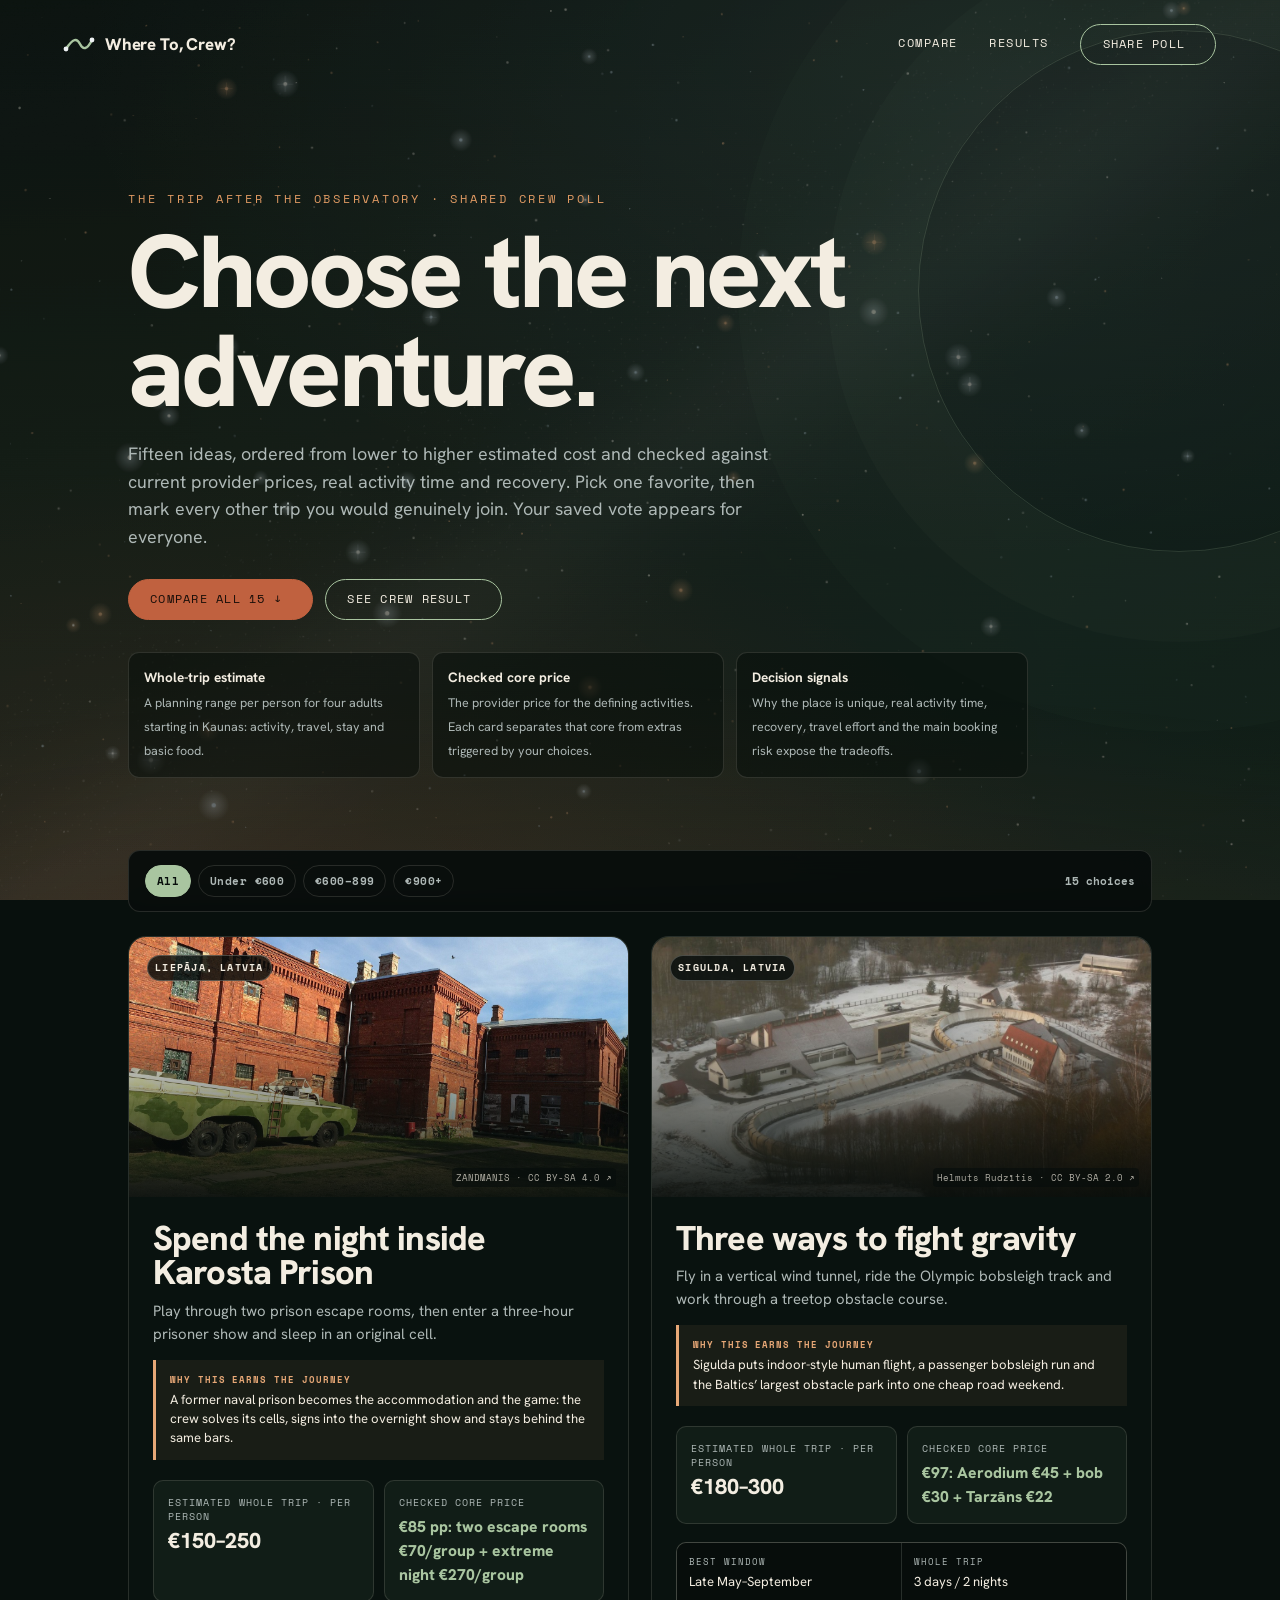
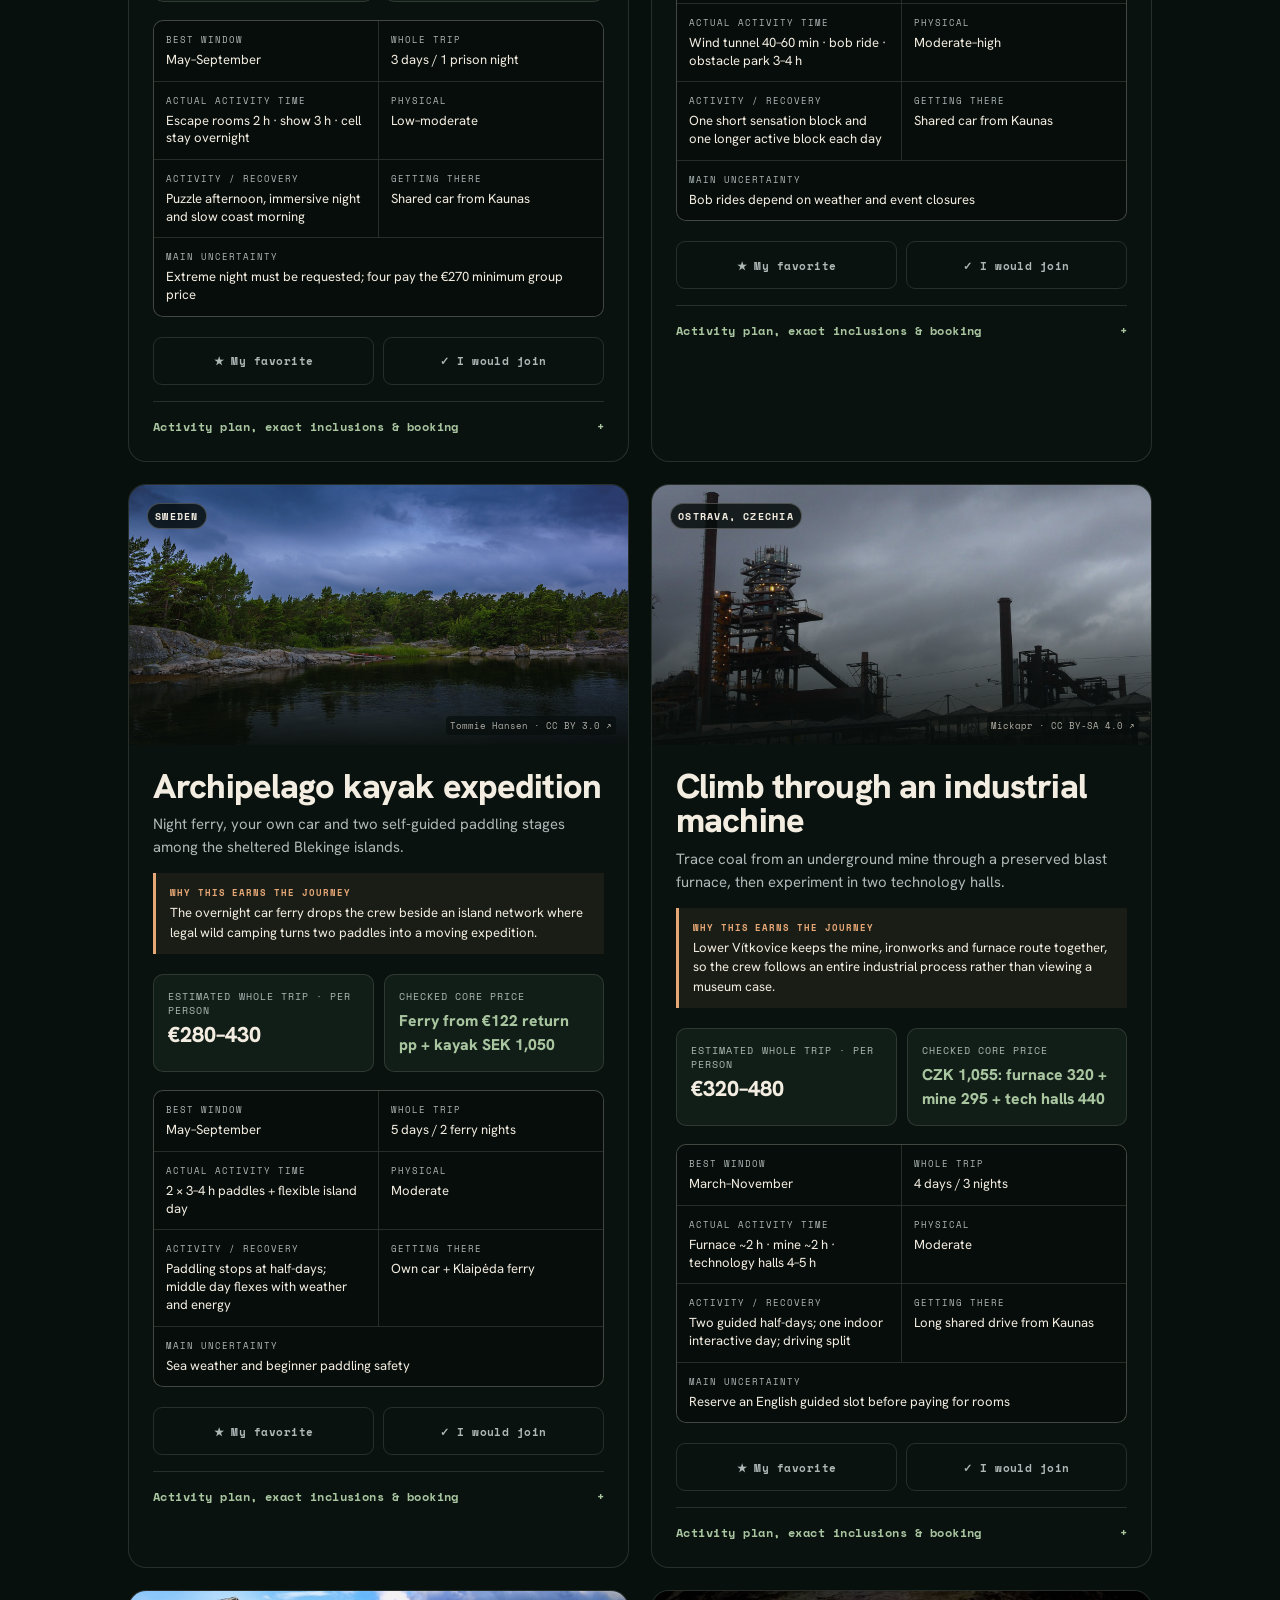
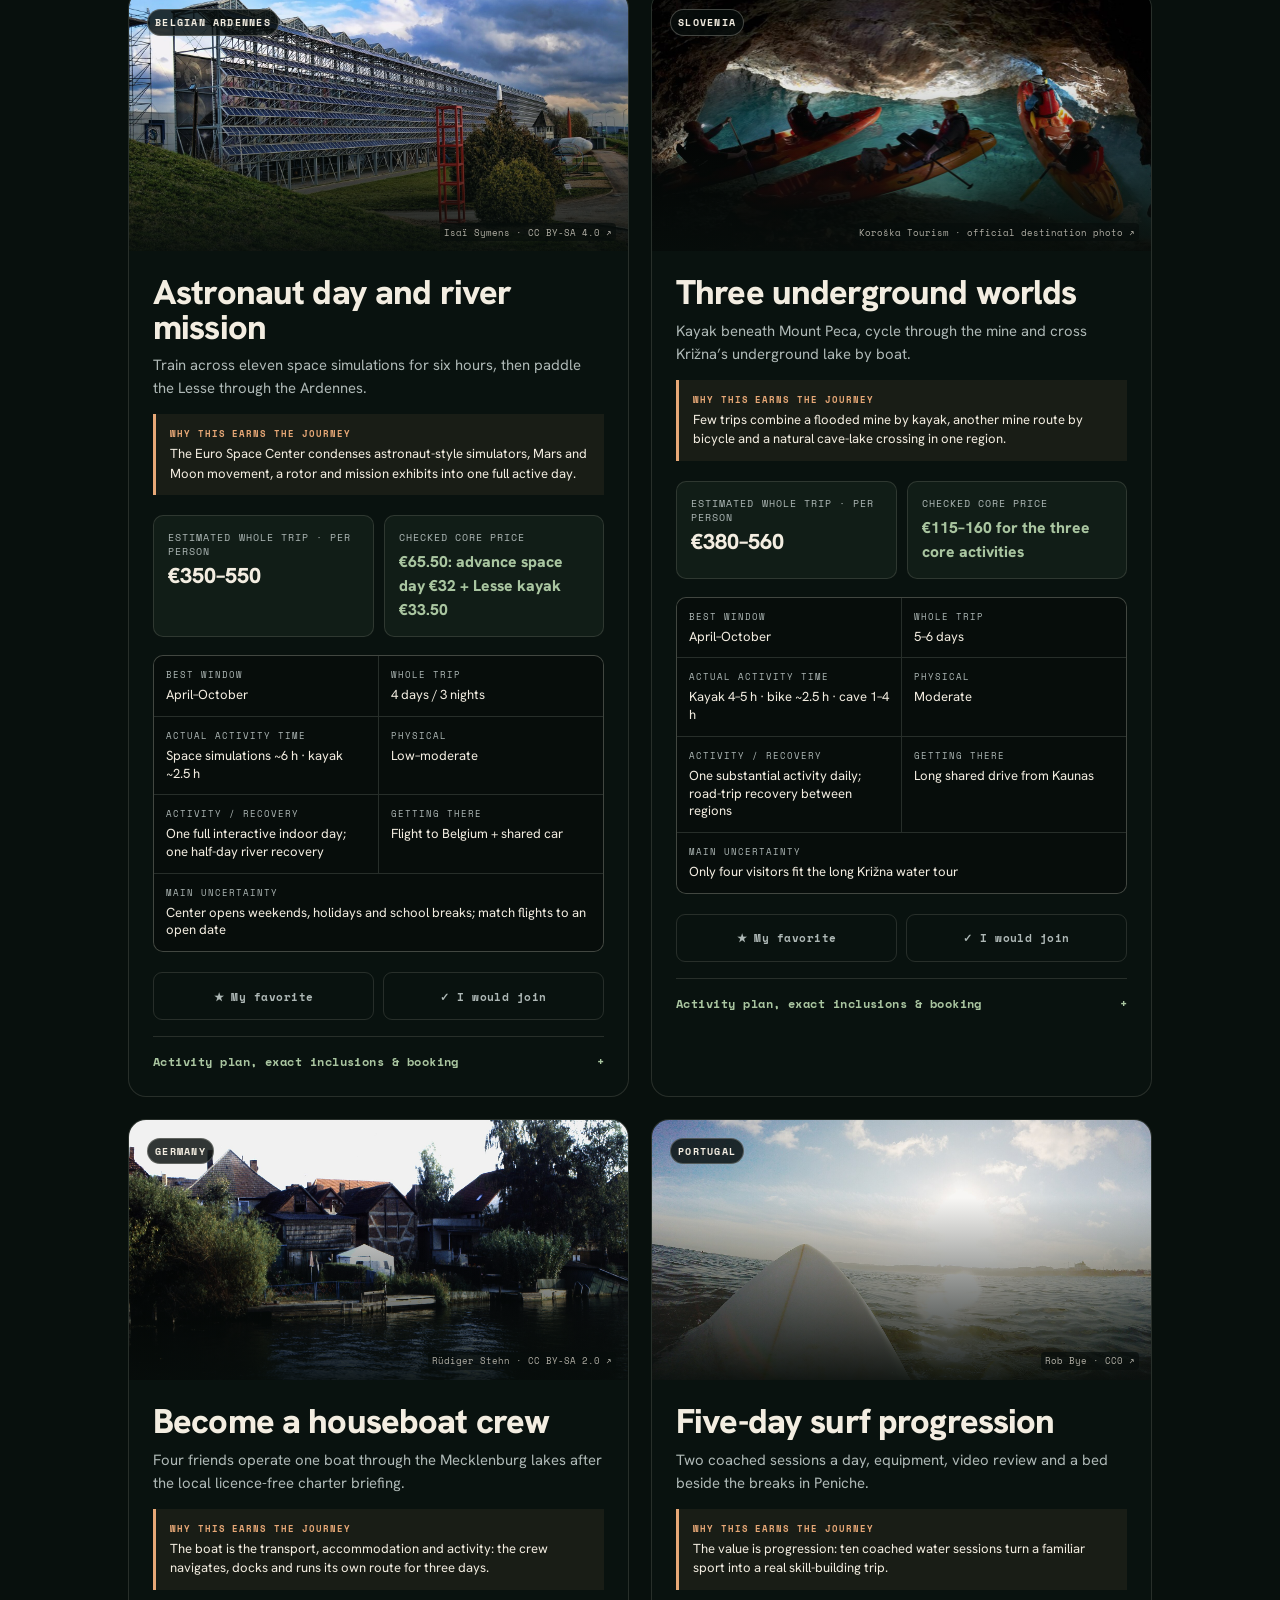
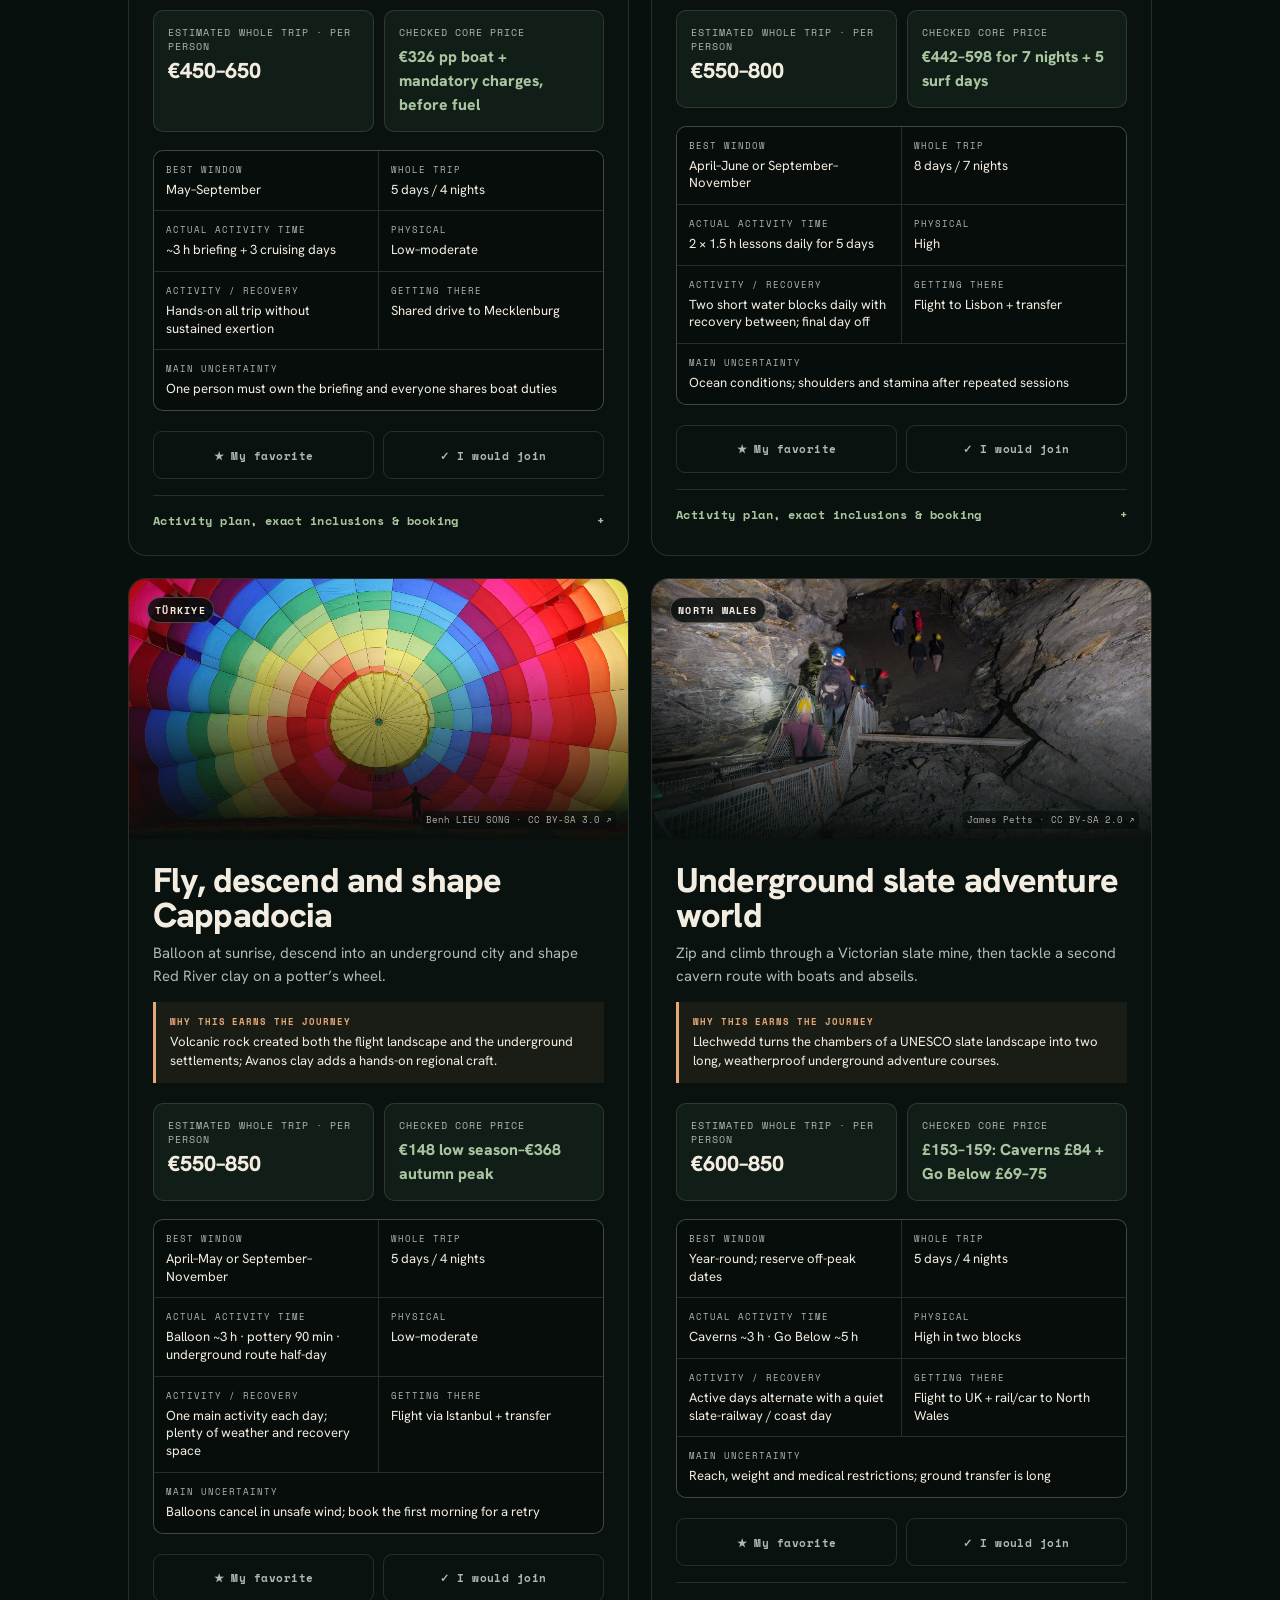
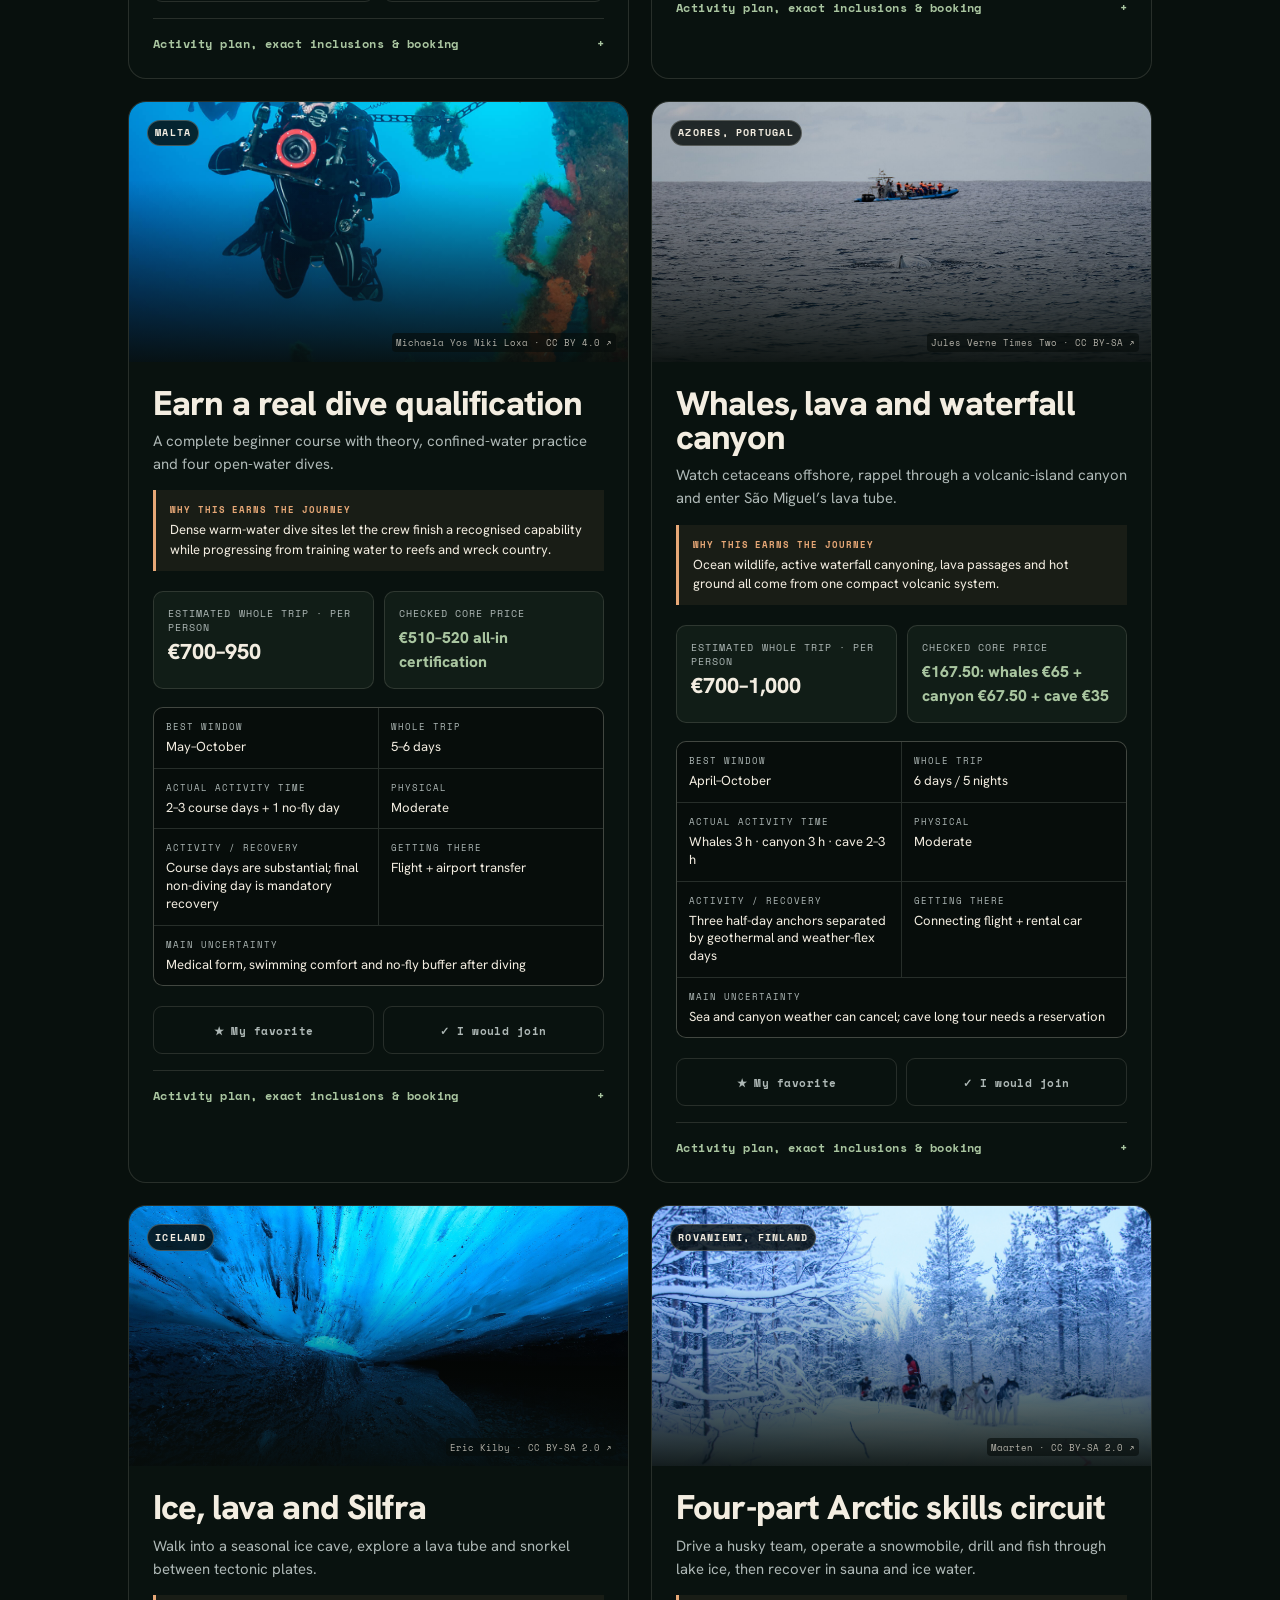
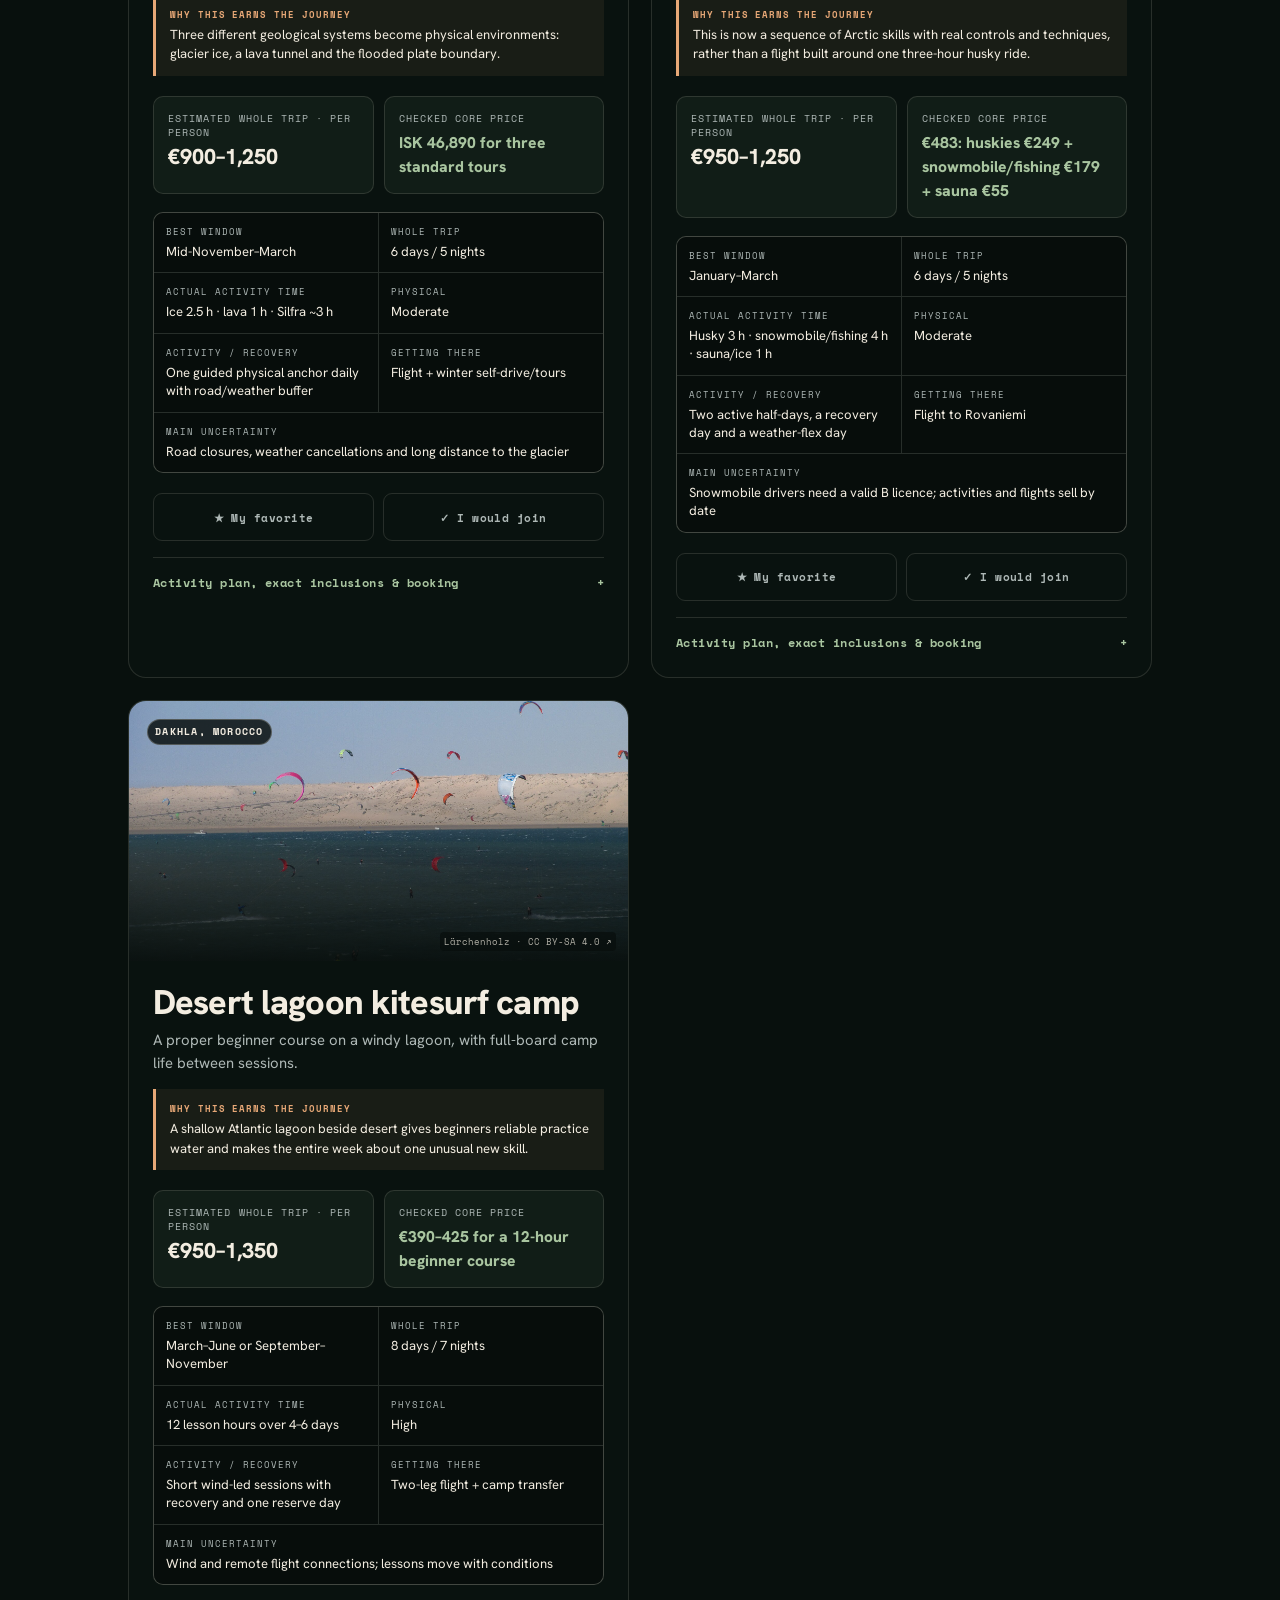
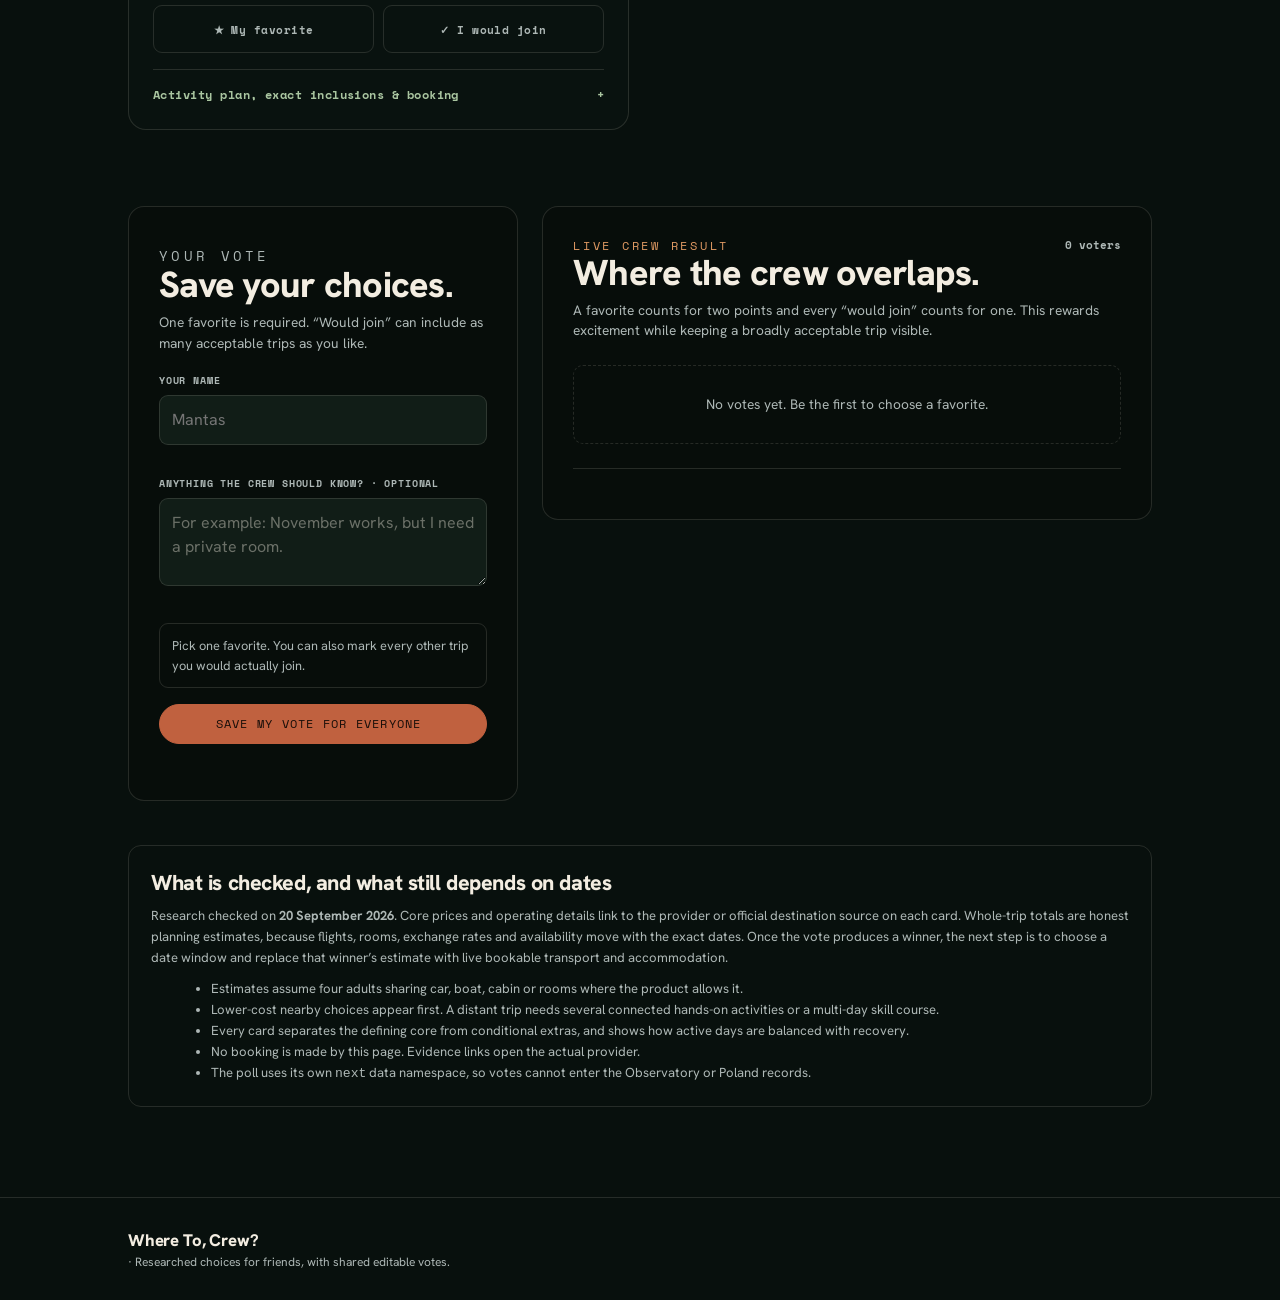
==== commit 1ad433ea: "Raise the quality bar for next trip poll" ====
--- a/next/index.html
+++ b/next/index.html
@@ -31,15 +31,15 @@
   <div class="wrap">
     <p class="eyebrow">The trip after the Observatory · shared crew poll</p>
     <h1 class="display">Choose the next adventure.</h1>
-    <p class="lede">Eleven ideas, checked against current provider prices and realistic timings. Pick one favorite, then mark every other trip you would genuinely join. Your saved vote appears for everyone.</p>
+    <p class="lede"><span id="heroCandidateCount">Fifteen</span> ideas, ordered from lower to higher estimated cost and checked against current provider prices, real activity time and recovery. Pick one favorite, then mark every other trip you would genuinely join. Your saved vote appears for everyone.</p>
     <div class="hero-actions">
-      <a class="btn btn--solid" href="#choices"><span class="fill"></span><span class="lbl">Compare all 11 ↓</span></a>
+      <a class="btn btn--solid" href="#choices"><span class="fill"></span><span class="lbl" id="compareCount">Compare all 15 ↓</span></a>
       <a class="btn" href="#results"><span class="fill"></span><span class="lbl">See crew result</span></a>
     </div>
     <div class="research-note" aria-label="How to use the comparison">
       <div><b>Whole-trip estimate</b><span>A planning range per person for four adults starting in Kaunas: activity, travel, stay and basic food.</span></div>
-      <div><b>Checked core price</b><span>The provider price found for the defining activity. Use its linked source when it is time to book.</span></div>
-      <div><b>Decision signals</b><span>Season, travel effort, physical demand and the main booking risk reveal the real tradeoffs.</span></div>
+      <div><b>Checked core price</b><span>The provider price for the defining activities. Each card separates that core from extras triggered by your choices.</span></div>
+      <div><b>Decision signals</b><span>Why the place is unique, real activity time, recovery, travel effort and the main booking risk expose the tradeoffs.</span></div>
     </div>
   </div>
 </header>
@@ -53,7 +53,7 @@
         <button class="filter" type="button" data-filter="600to899">€600–899</button>
         <button class="filter" type="button" data-filter="900plus">€900+</button>
       </div>
-      <span class="toolbar-count" id="candidateCount">11 choices</span>
+      <span class="toolbar-count" id="candidateCount">15 choices</span>
     </div>
 
     <div class="trip-grid" id="tripGrid" aria-live="polite"></div>
@@ -83,6 +83,8 @@
       <p>Research checked on <b>20 September 2026</b>. Core prices and operating details link to the provider or official destination source on each card. Whole-trip totals are honest planning estimates, because flights, rooms, exchange rates and availability move with the exact dates. Once the vote produces a winner, the next step is to choose a date window and replace that winner’s estimate with live bookable transport and accommodation.</p>
       <ul>
         <li>Estimates assume four adults sharing car, boat, cabin or rooms where the product allows it.</li>
+        <li>Lower-cost nearby choices appear first. A distant trip needs several connected hands-on activities or a multi-day skill course.</li>
+        <li>Every card separates the defining core from conditional extras, and shows how active days are balanced with recovery.</li>
         <li>No booking is made by this page. Evidence links open the actual provider.</li>
         <li>The poll uses its own <code>next</code> data namespace, so votes cannot enter the Observatory or Poland records.</li>
       </ul>
--- a/assets/next-trip.css
+++ b/assets/next-trip.css
@@ -33,6 +33,8 @@
 .trip-body{padding:24px;display:flex;flex-direction:column;flex:1}
 .trip-title{font:800 clamp(1.55rem,3vw,2.15rem)/1 var(--display);letter-spacing:-.025em;color:var(--paper)}
 .trip-strap{margin-top:10px;color:var(--paper-soft);font-size:.93rem;line-height:1.55;min-height:2.9em}
+.unique-case{margin-top:14px;padding:12px 14px;border-left:3px solid var(--star-warm);background:rgba(231,168,119,.07);color:var(--paper);font-size:.82rem;line-height:1.48}
+.unique-case span{display:block;margin-bottom:4px;color:var(--star-warm);font:700 .59rem var(--mono);letter-spacing:.1em;text-transform:uppercase}
 .price-row{display:grid;grid-template-columns:1fr 1fr;gap:10px;margin-top:20px}
 .price-box{padding:14px;border-radius:10px;background:var(--forest-2);border:1px solid var(--line)}
 .price-box .k{display:block;font:.6rem var(--mono);text-transform:uppercase;letter-spacing:.11em;color:var(--paper-soft);margin-bottom:6px}
@@ -42,6 +44,7 @@
 .fact{background:var(--forest-3);padding:12px}
 .fact .k{font:.58rem var(--mono);text-transform:uppercase;letter-spacing:.11em;color:var(--paper-soft)}
 .fact .v{font-size:.82rem;color:var(--paper);margin-top:5px;line-height:1.35}
+.fact--wide{grid-column:1/-1}
 .card-actions{display:grid;grid-template-columns:1fr 1fr;gap:9px;margin-top:20px}
 .vote-control{position:relative;display:block;cursor:pointer}
 .vote-control input{position:absolute;opacity:0;pointer-events:none}
@@ -62,6 +65,9 @@
 .activity-plan li{counter-increment:days;display:grid;grid-template-columns:28px 1fr;gap:9px;color:var(--paper);font-size:.85rem;line-height:1.4}
 .activity-plan li:before{content:counter(days);display:grid;place-items:center;width:24px;height:24px;border-radius:50%;border:1px solid var(--sage);color:var(--sage);font:.65rem var(--mono)}
 .basis{color:var(--paper-soft);font-size:.82rem;line-height:1.55;margin-bottom:15px}
+.cost-scope{display:grid;gap:8px;margin:0 0 18px}
+.cost-scope p{padding:11px 12px;border:1px solid var(--line);border-radius:8px;background:var(--forest-2);color:var(--paper-soft);font-size:.8rem;line-height:1.5}
+.cost-scope b{color:var(--paper)}
 .source-list{display:flex;flex-wrap:wrap;gap:7px}
 .source-list a{color:var(--paper);border:1px solid var(--line);border-radius:100px;padding:.5em .75em;font:.63rem var(--mono);text-decoration:none}
 .source-list a:hover{border-color:var(--sage);color:var(--sage)}
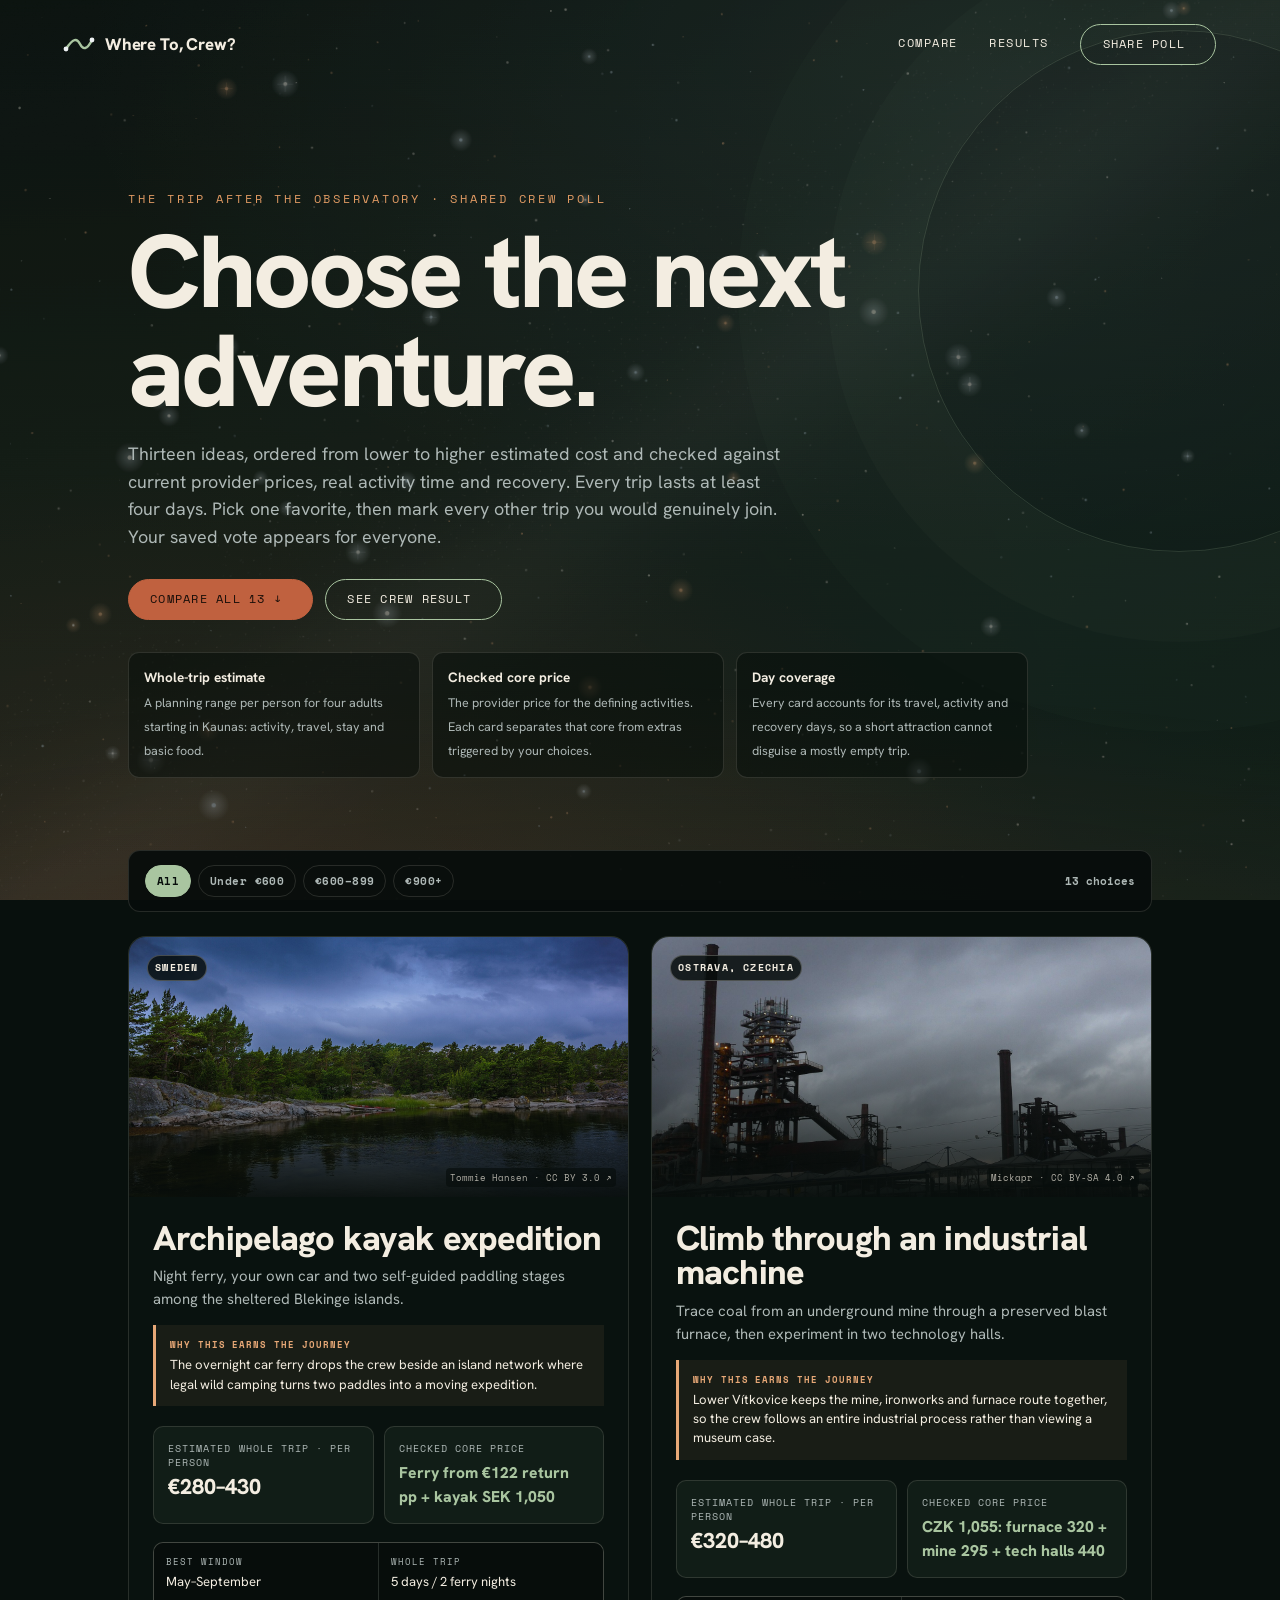
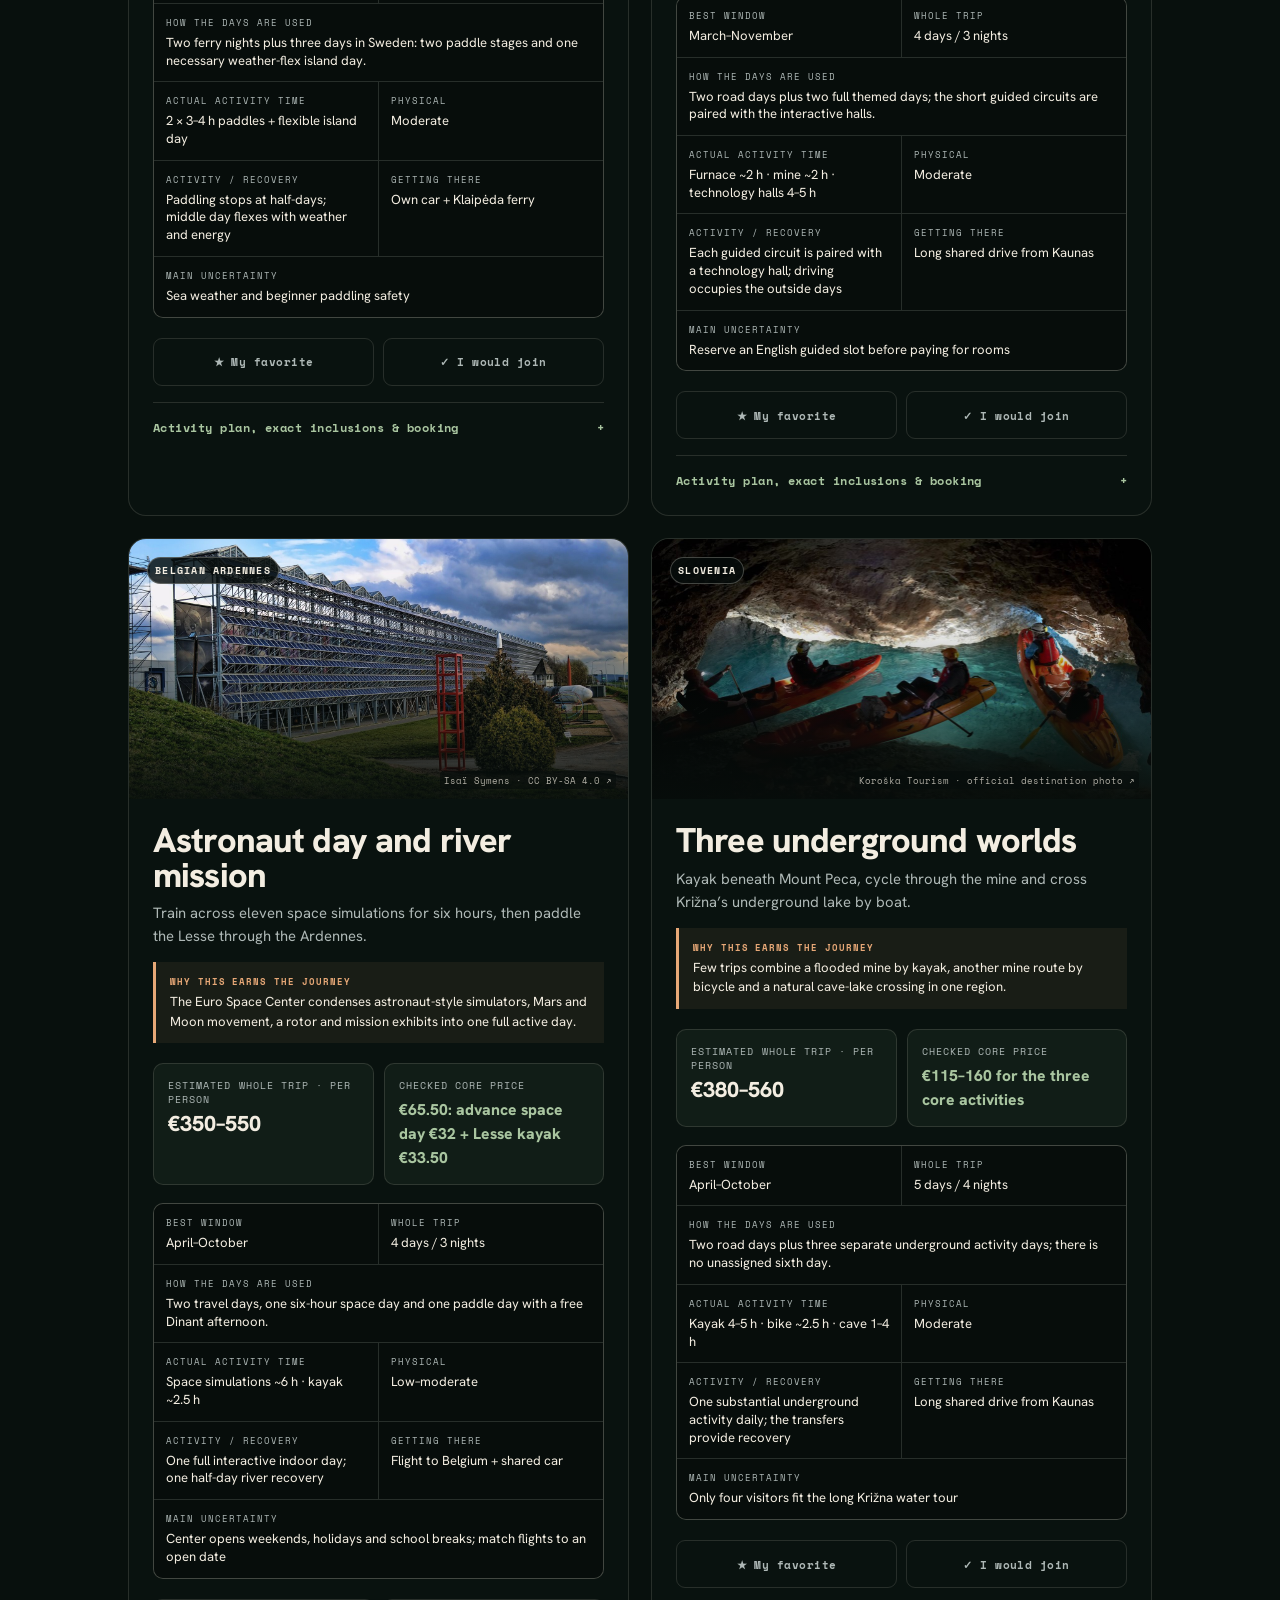
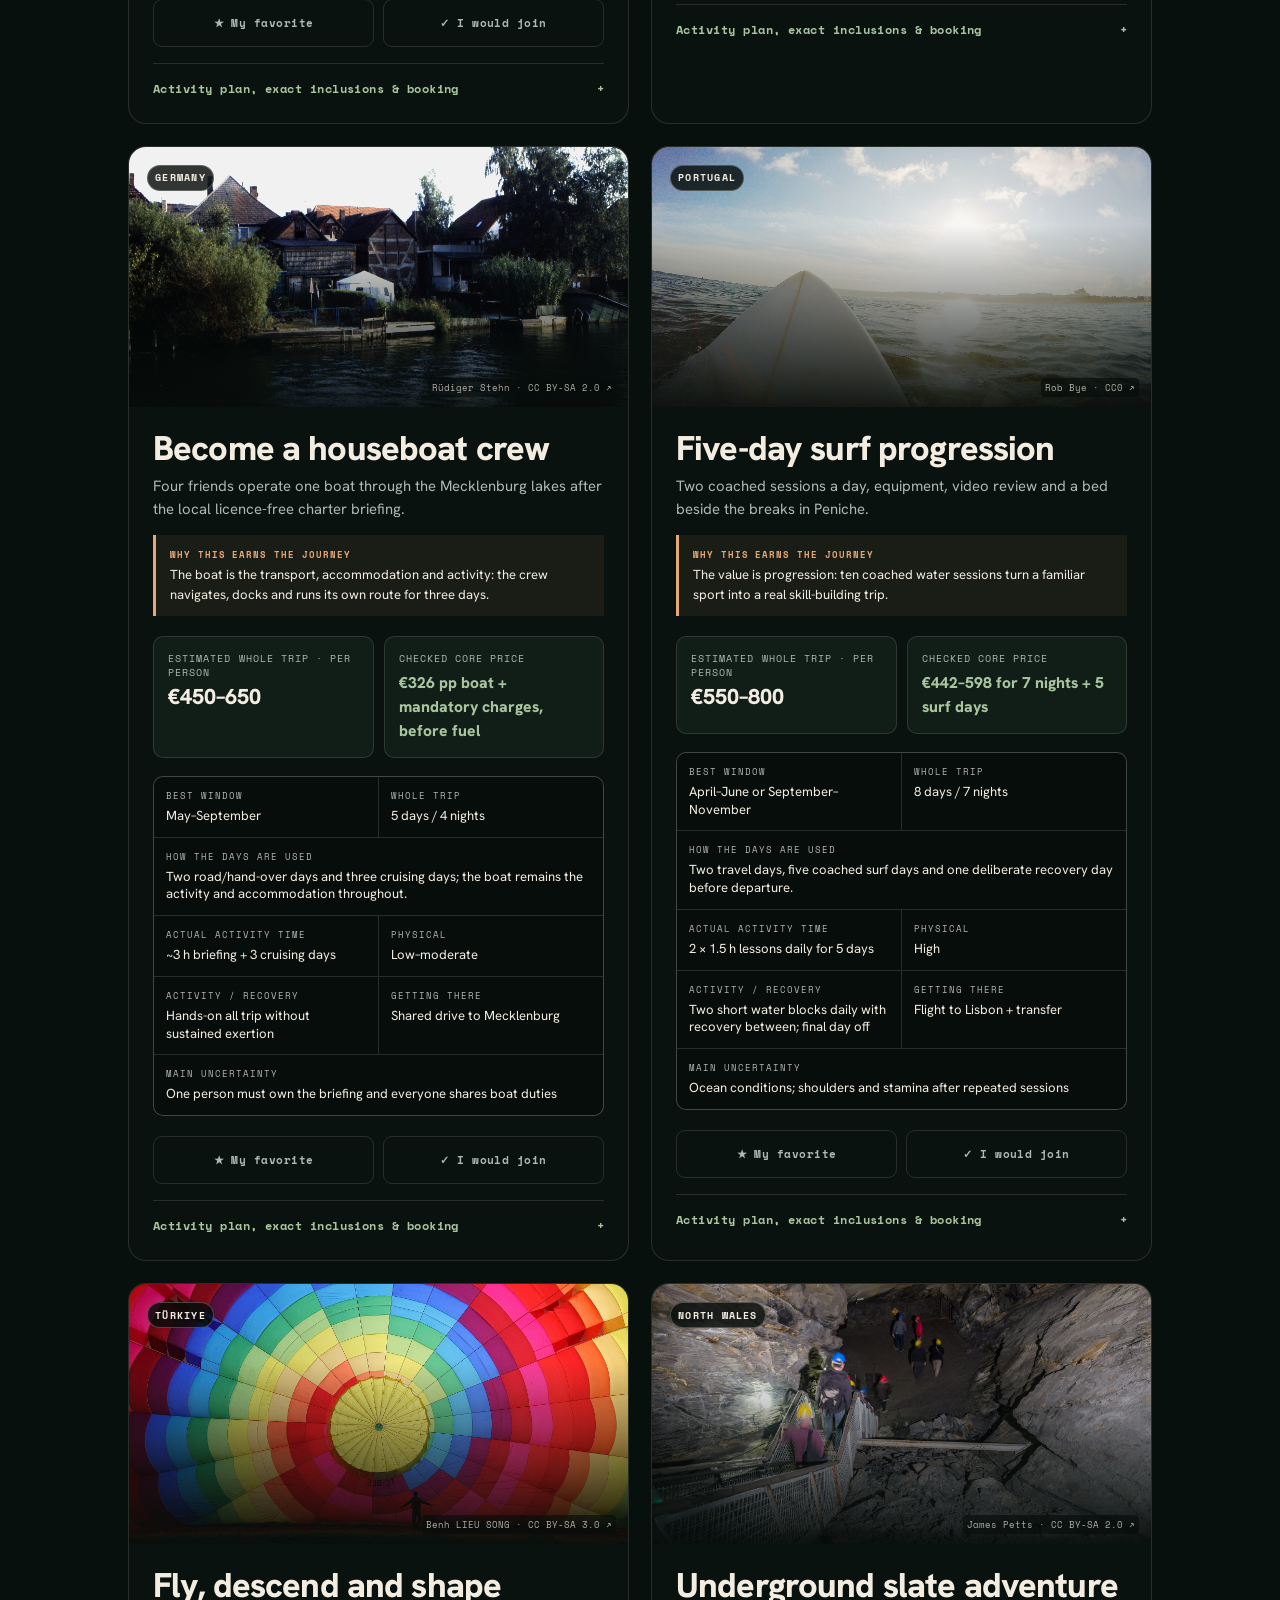
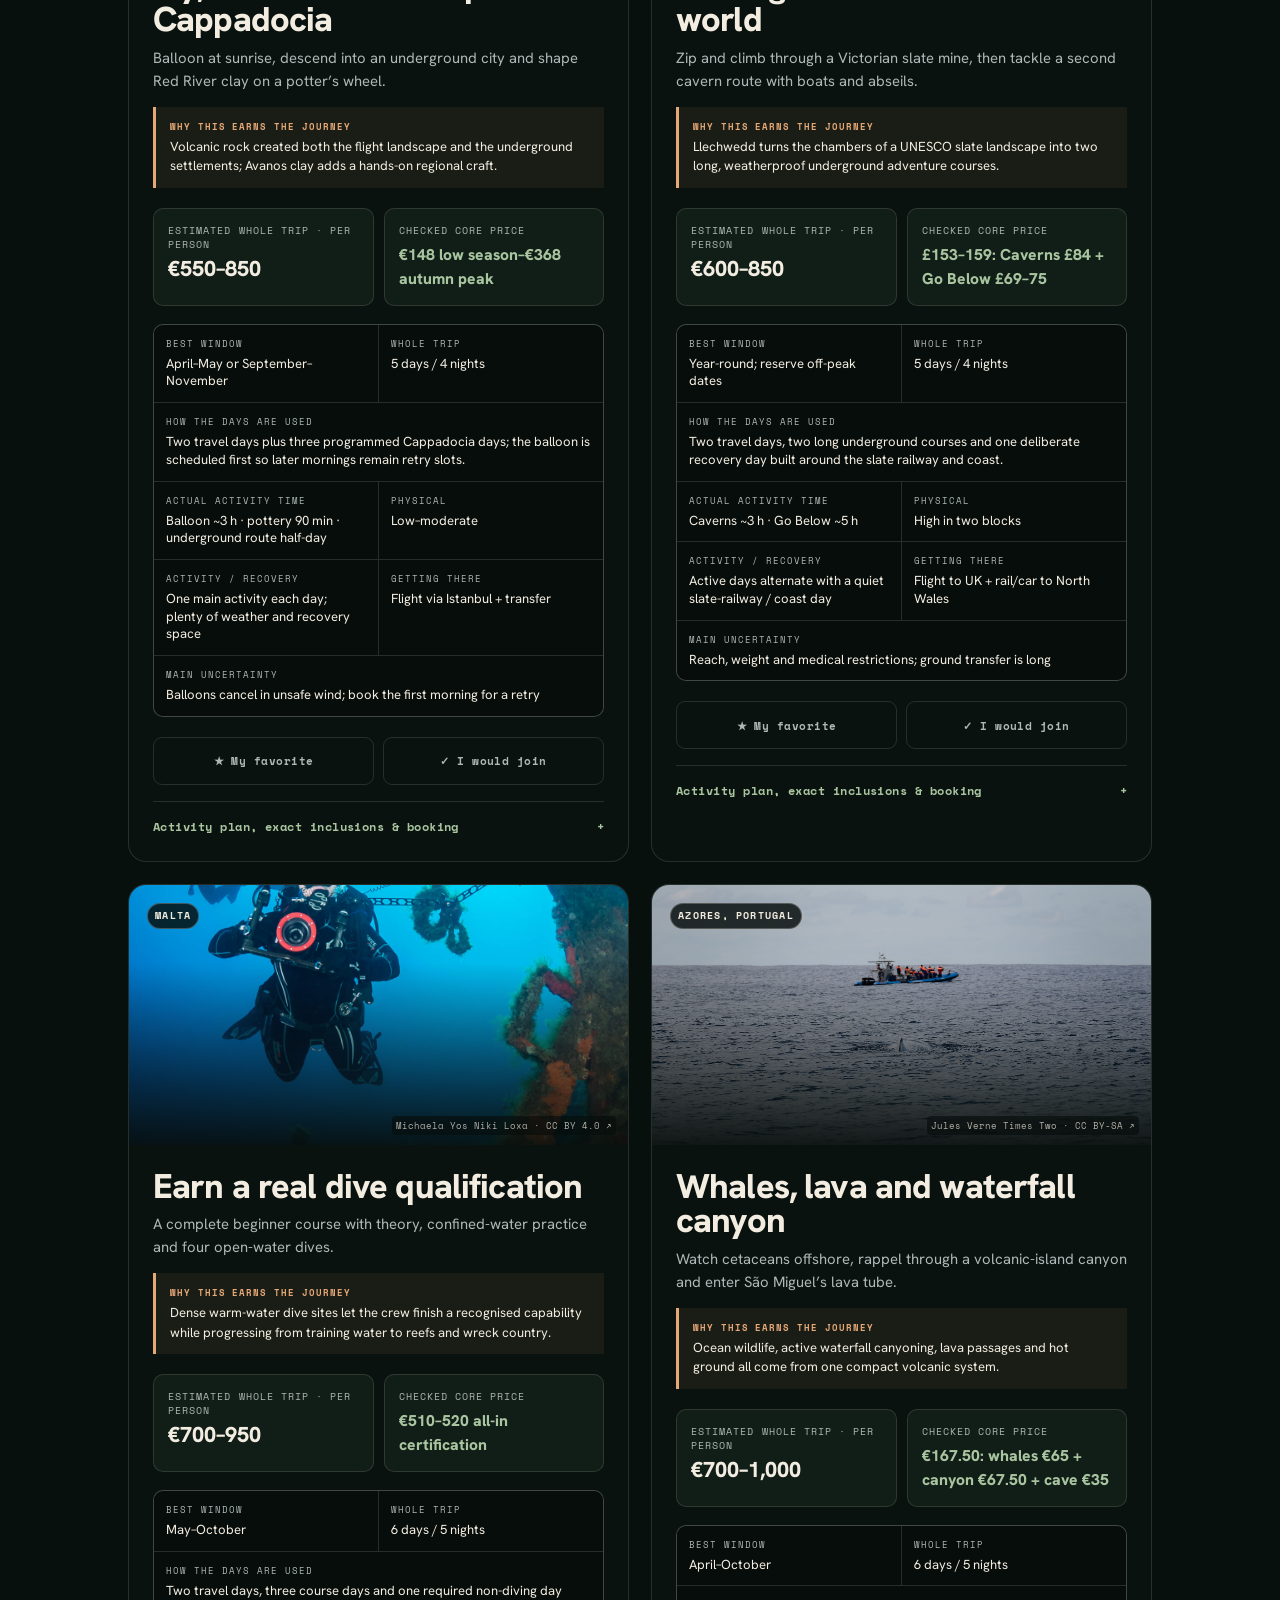
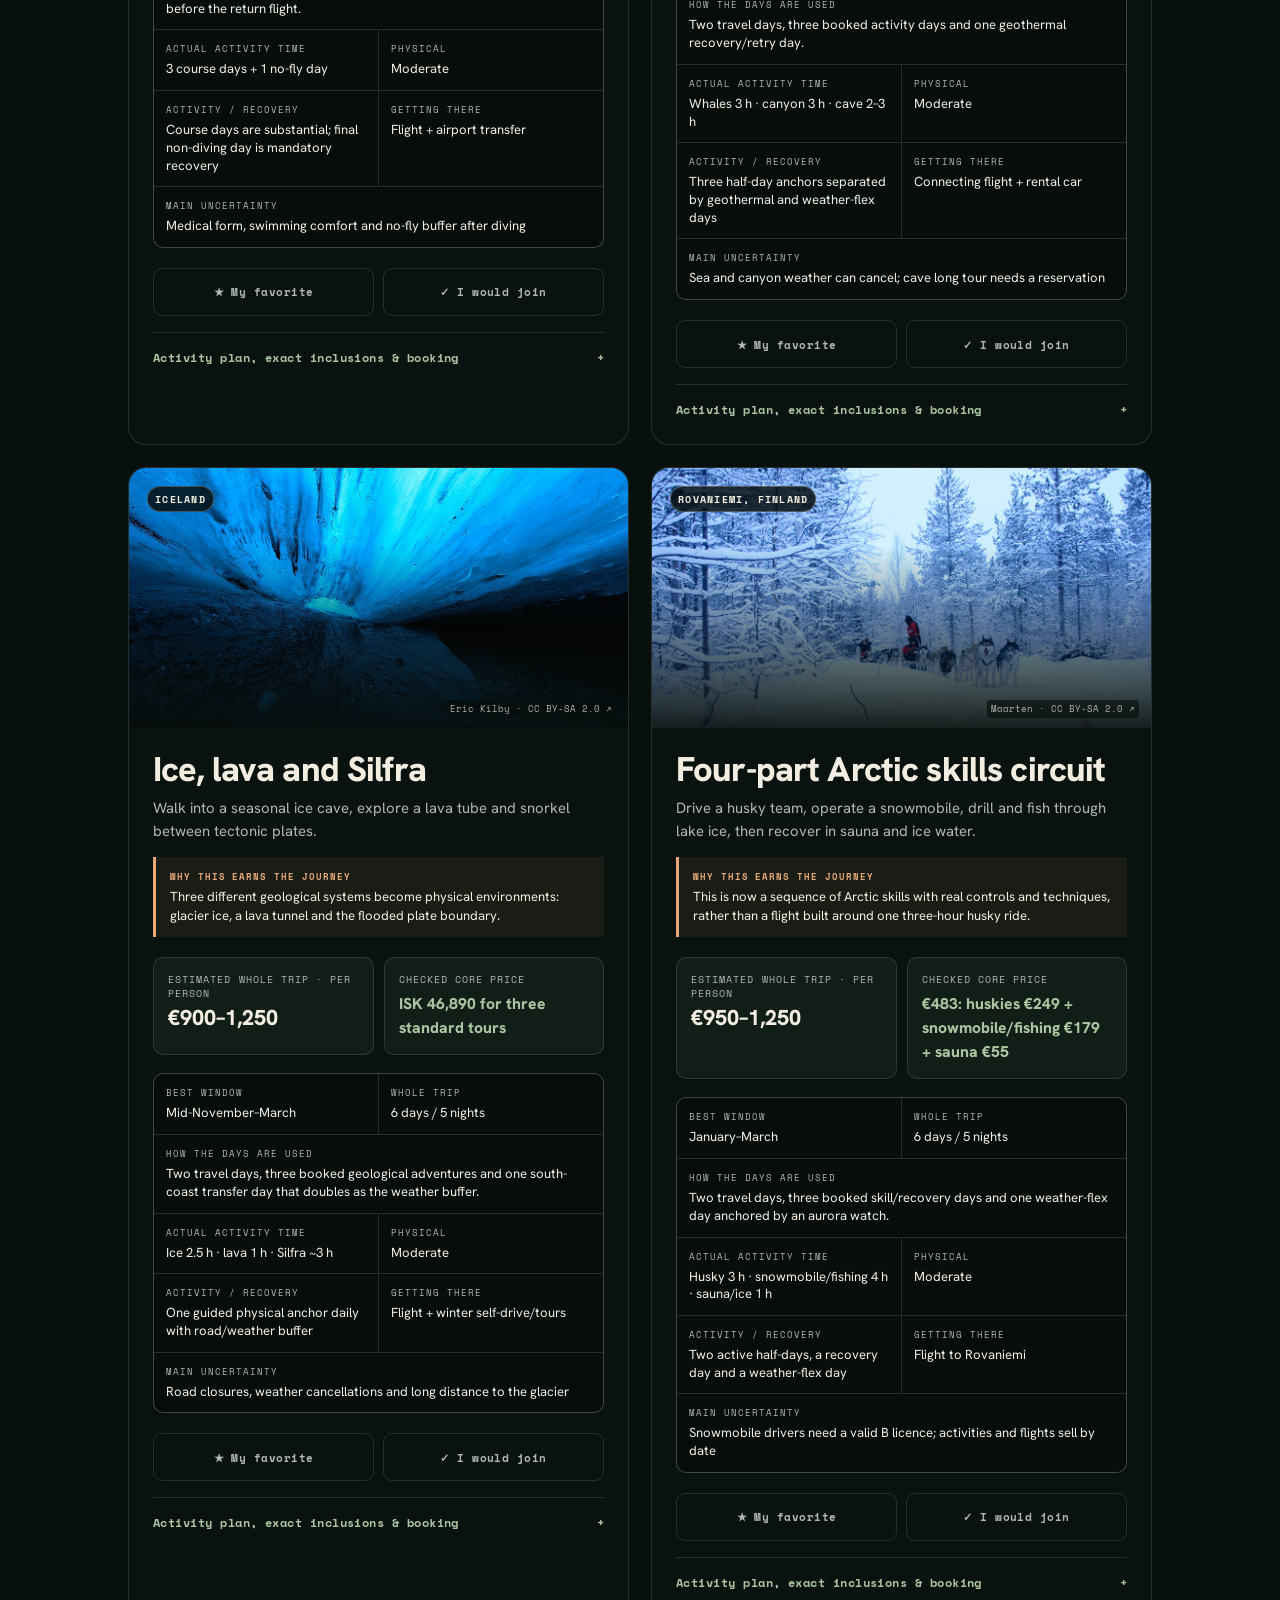
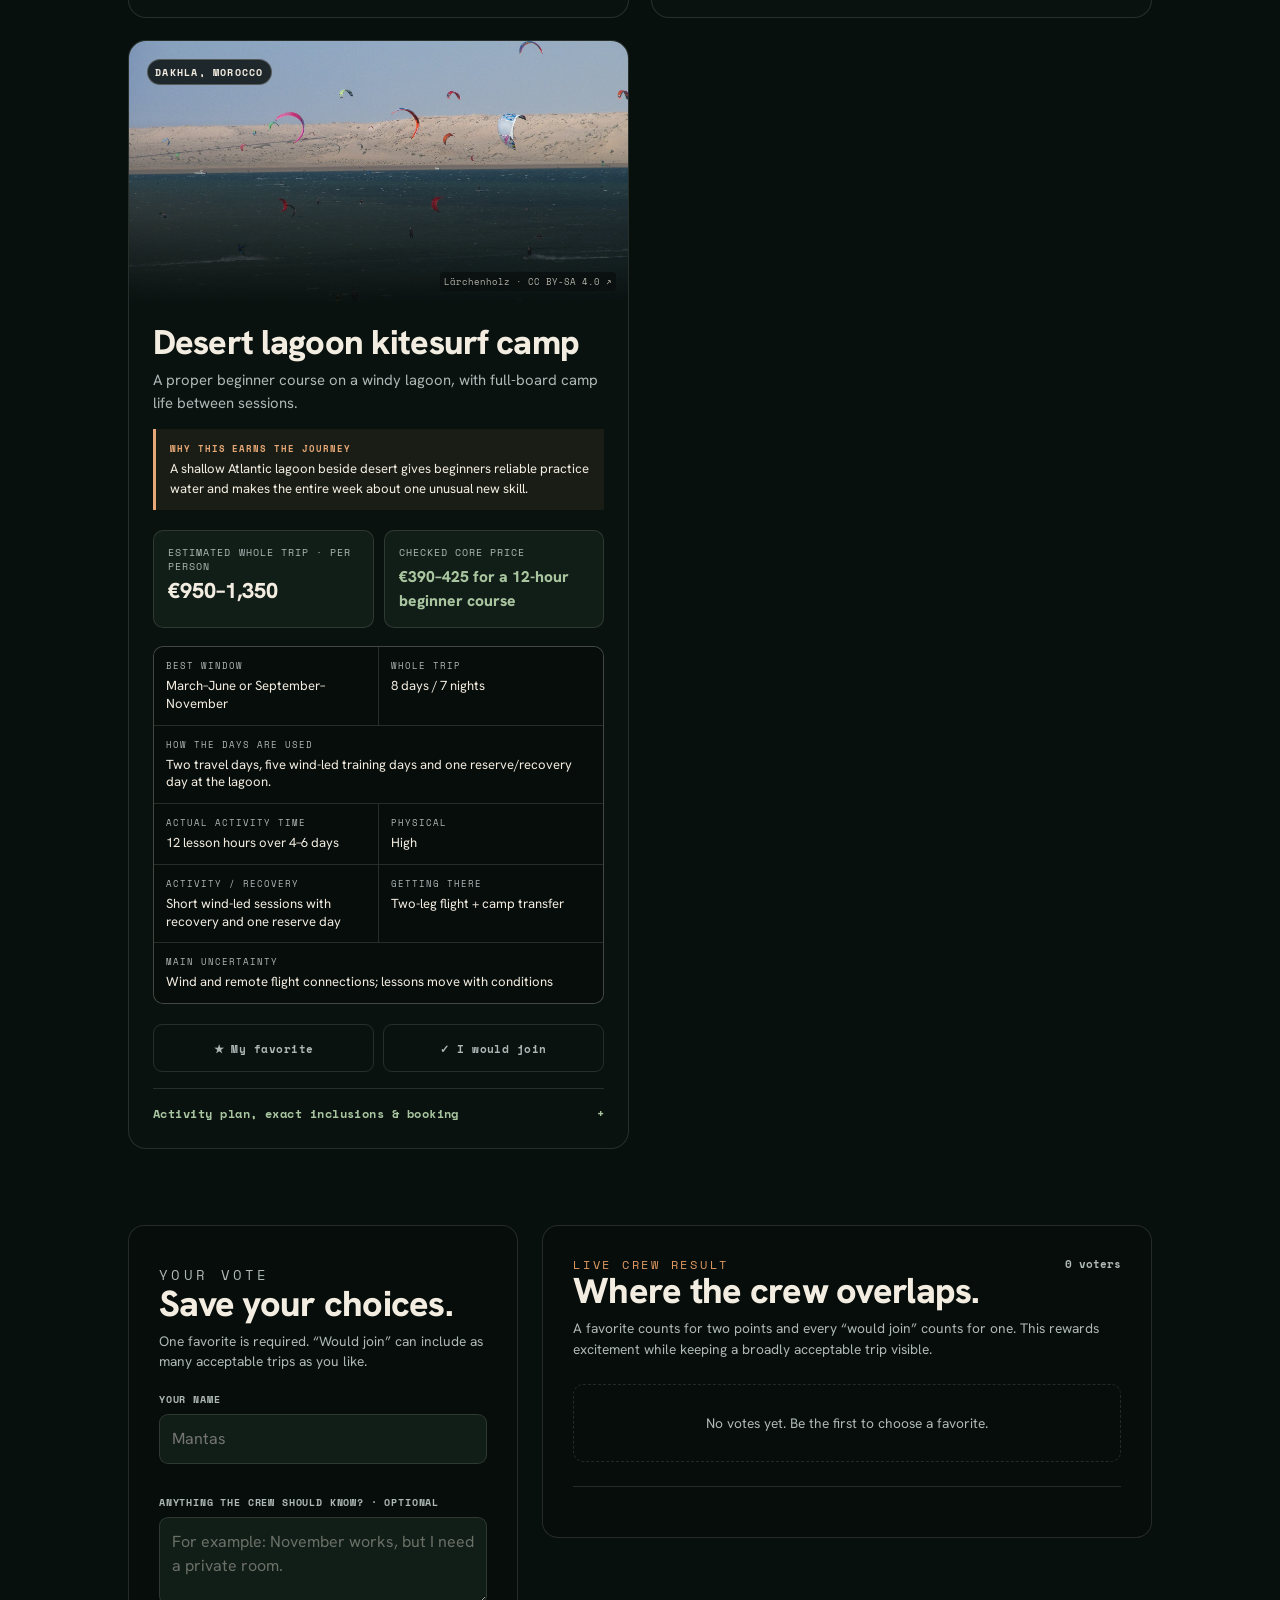
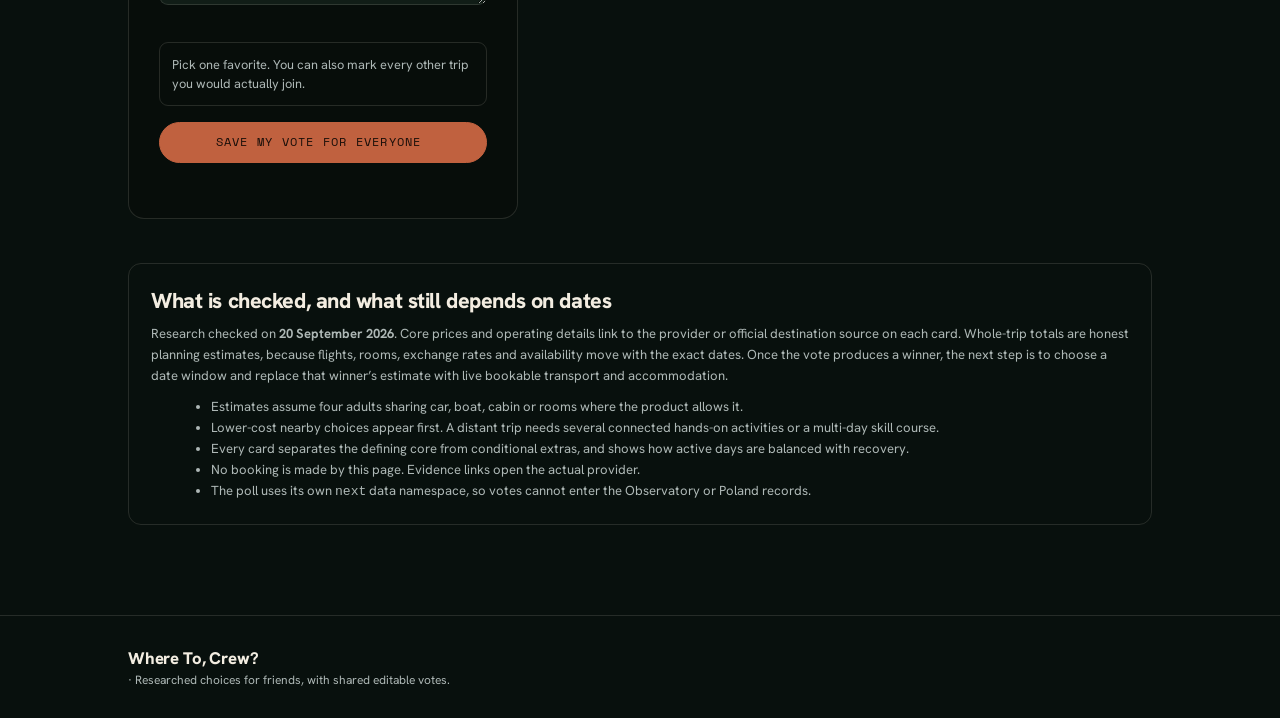
==== commit 411a5fb4: "Require complete four-day trip plans" ====
--- a/next/index.html
+++ b/next/index.html
@@ -9,7 +9,7 @@
 <title>Choose Our Next Trip — Where To, Crew?</title>
 <link rel="stylesheet" href="../assets/motion.css">
 <link rel="stylesheet" href="../assets/observatory.css">
-<link rel="stylesheet" href="../assets/next-trip.css">
+<link rel="stylesheet" href="../assets/next-trip.css?v=3">
 </head>
 <body class="theme-observatory next-page" data-screen-label="Next trip poll">
 <div class="cosmos" aria-hidden="true"><div class="band"></div><div class="haze"></div></div>
@@ -31,15 +31,15 @@
   <div class="wrap">
     <p class="eyebrow">The trip after the Observatory · shared crew poll</p>
     <h1 class="display">Choose the next adventure.</h1>
-    <p class="lede"><span id="heroCandidateCount">Fifteen</span> ideas, ordered from lower to higher estimated cost and checked against current provider prices, real activity time and recovery. Pick one favorite, then mark every other trip you would genuinely join. Your saved vote appears for everyone.</p>
+    <p class="lede"><span id="heroCandidateCount">Thirteen</span> ideas, ordered from lower to higher estimated cost and checked against current provider prices, real activity time and recovery. Every trip lasts at least four days. Pick one favorite, then mark every other trip you would genuinely join. Your saved vote appears for everyone.</p>
     <div class="hero-actions">
-      <a class="btn btn--solid" href="#choices"><span class="fill"></span><span class="lbl" id="compareCount">Compare all 15 ↓</span></a>
+      <a class="btn btn--solid" href="#choices"><span class="fill"></span><span class="lbl" id="compareCount">Compare all 13 ↓</span></a>
       <a class="btn" href="#results"><span class="fill"></span><span class="lbl">See crew result</span></a>
     </div>
     <div class="research-note" aria-label="How to use the comparison">
       <div><b>Whole-trip estimate</b><span>A planning range per person for four adults starting in Kaunas: activity, travel, stay and basic food.</span></div>
       <div><b>Checked core price</b><span>The provider price for the defining activities. Each card separates that core from extras triggered by your choices.</span></div>
-      <div><b>Decision signals</b><span>Why the place is unique, real activity time, recovery, travel effort and the main booking risk expose the tradeoffs.</span></div>
+      <div><b>Day coverage</b><span>Every card accounts for its travel, activity and recovery days, so a short attraction cannot disguise a mostly empty trip.</span></div>
     </div>
   </div>
 </header>
@@ -53,7 +53,7 @@
         <button class="filter" type="button" data-filter="600to899">€600–899</button>
         <button class="filter" type="button" data-filter="900plus">€900+</button>
       </div>
-      <span class="toolbar-count" id="candidateCount">15 choices</span>
+      <span class="toolbar-count" id="candidateCount">13 choices</span>
     </div>
 
     <div class="trip-grid" id="tripGrid" aria-live="polite"></div>
@@ -94,9 +94,9 @@
 
 <footer class="poll-footer"><div class="wrap"><a class="brand" href="../index.html">Where To, Crew?</a> · Researched choices for friends, with shared editable votes.</div></footer>
 
-<script src="../assets/next-trips.js"></script>
+<script src="../assets/next-trips.js?v=3"></script>
 <script src="../assets/config.js"></script>
 <script src="../assets/store.js"></script>
-<script src="../assets/next-poll.js"></script>
+<script src="../assets/next-poll.js?v=3"></script>
 </body>
 </html>
--- a/assets/next-trip.css
+++ b/assets/next-trip.css
@@ -14,7 +14,7 @@
 .research-note span{color:var(--paper-soft);font-size:.78rem;line-height:1.45}
 .poll-main{padding:0 var(--pad) 90px}
 .poll-main>.wrap{max-width:1280px}
-.poll-toolbar{position:sticky;top:74px;z-index:12;display:flex;align-items:center;justify-content:space-between;gap:18px;padding:14px 16px;margin-bottom:24px;background:rgba(7,13,11,.92);border:1px solid var(--line);border-radius:12px;backdrop-filter:blur(12px)}
+.poll-toolbar{display:flex;align-items:center;justify-content:space-between;gap:18px;padding:14px 16px;margin-bottom:24px;background:rgba(7,13,11,.92);border:1px solid var(--line);border-radius:12px}
 .filters{display:flex;gap:7px;flex-wrap:wrap}
 .filter{border:1px solid var(--line);border-radius:100px;background:transparent;color:var(--paper-soft);padding:.65em 1em;font:600 .68rem var(--mono);letter-spacing:.04em;cursor:pointer}
 .filter:hover,.filter.on{border-color:var(--sage);color:var(--forest-3);background:var(--sage)}
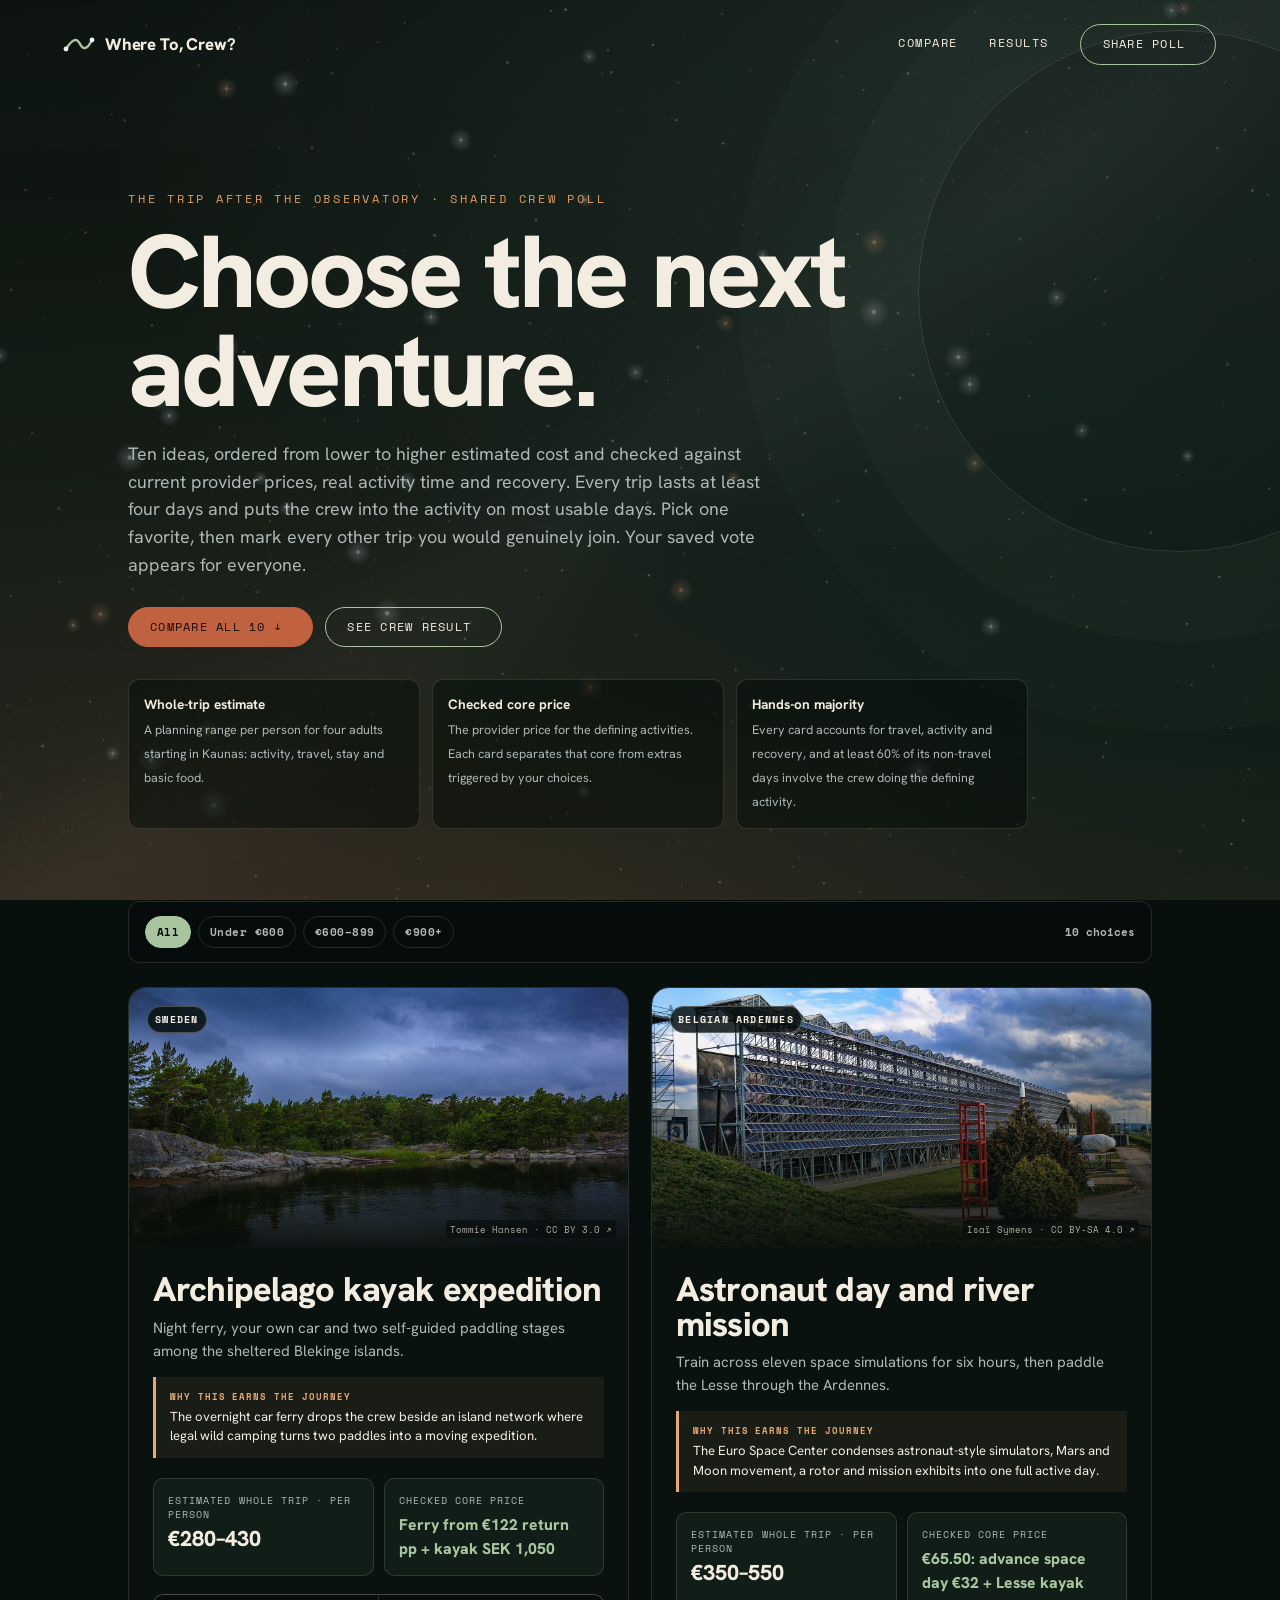
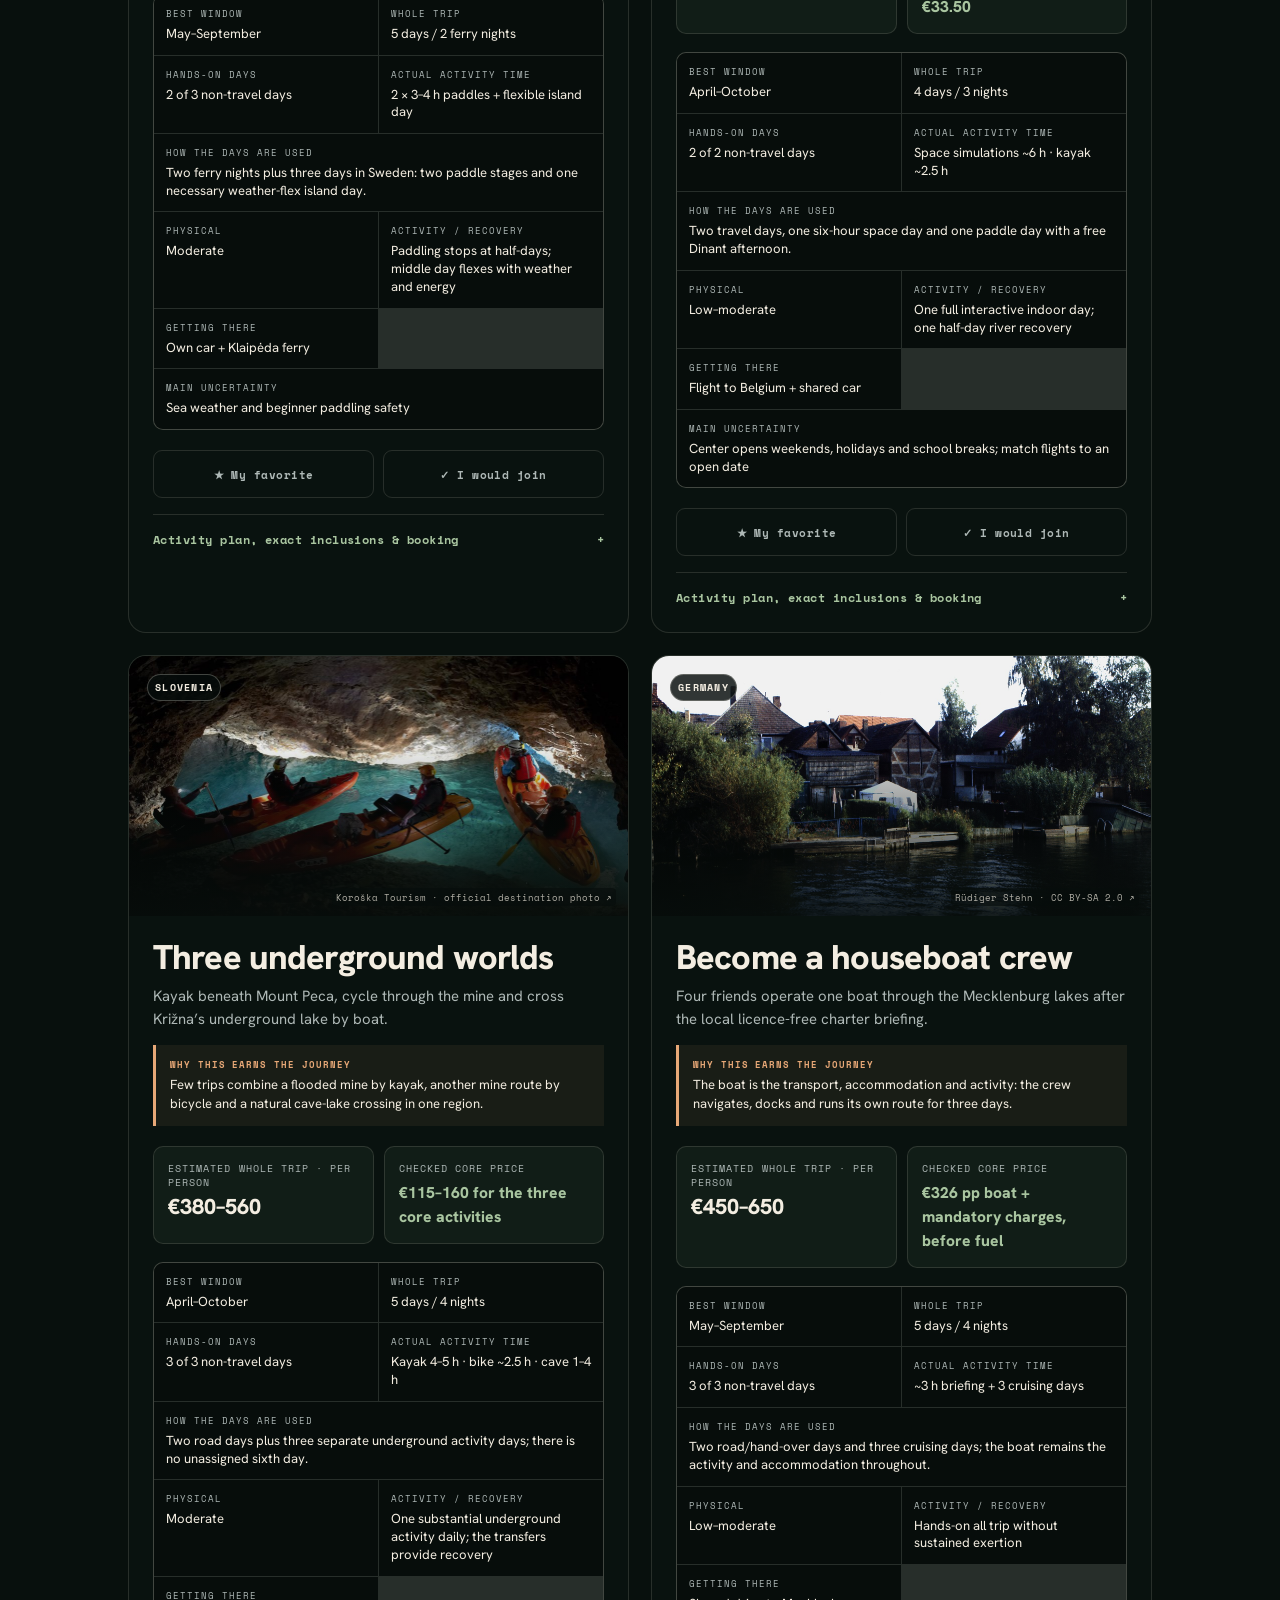
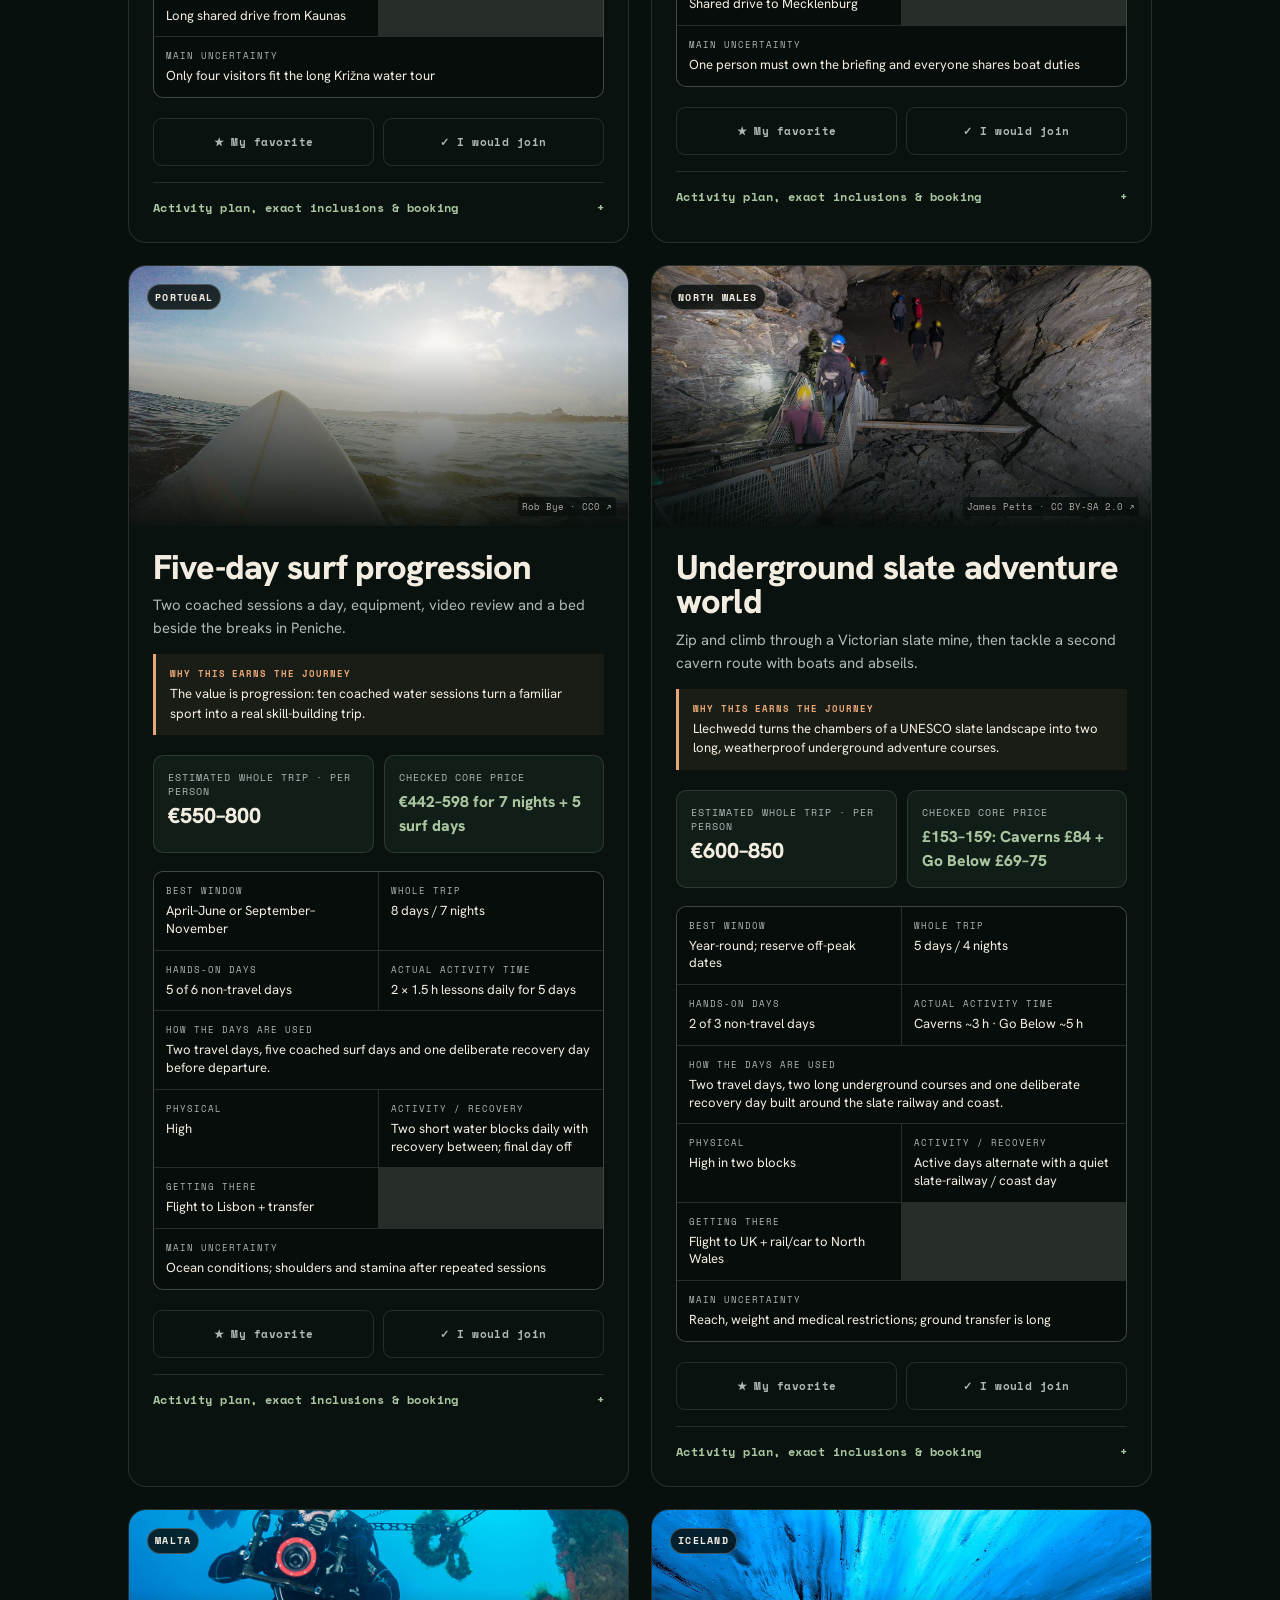
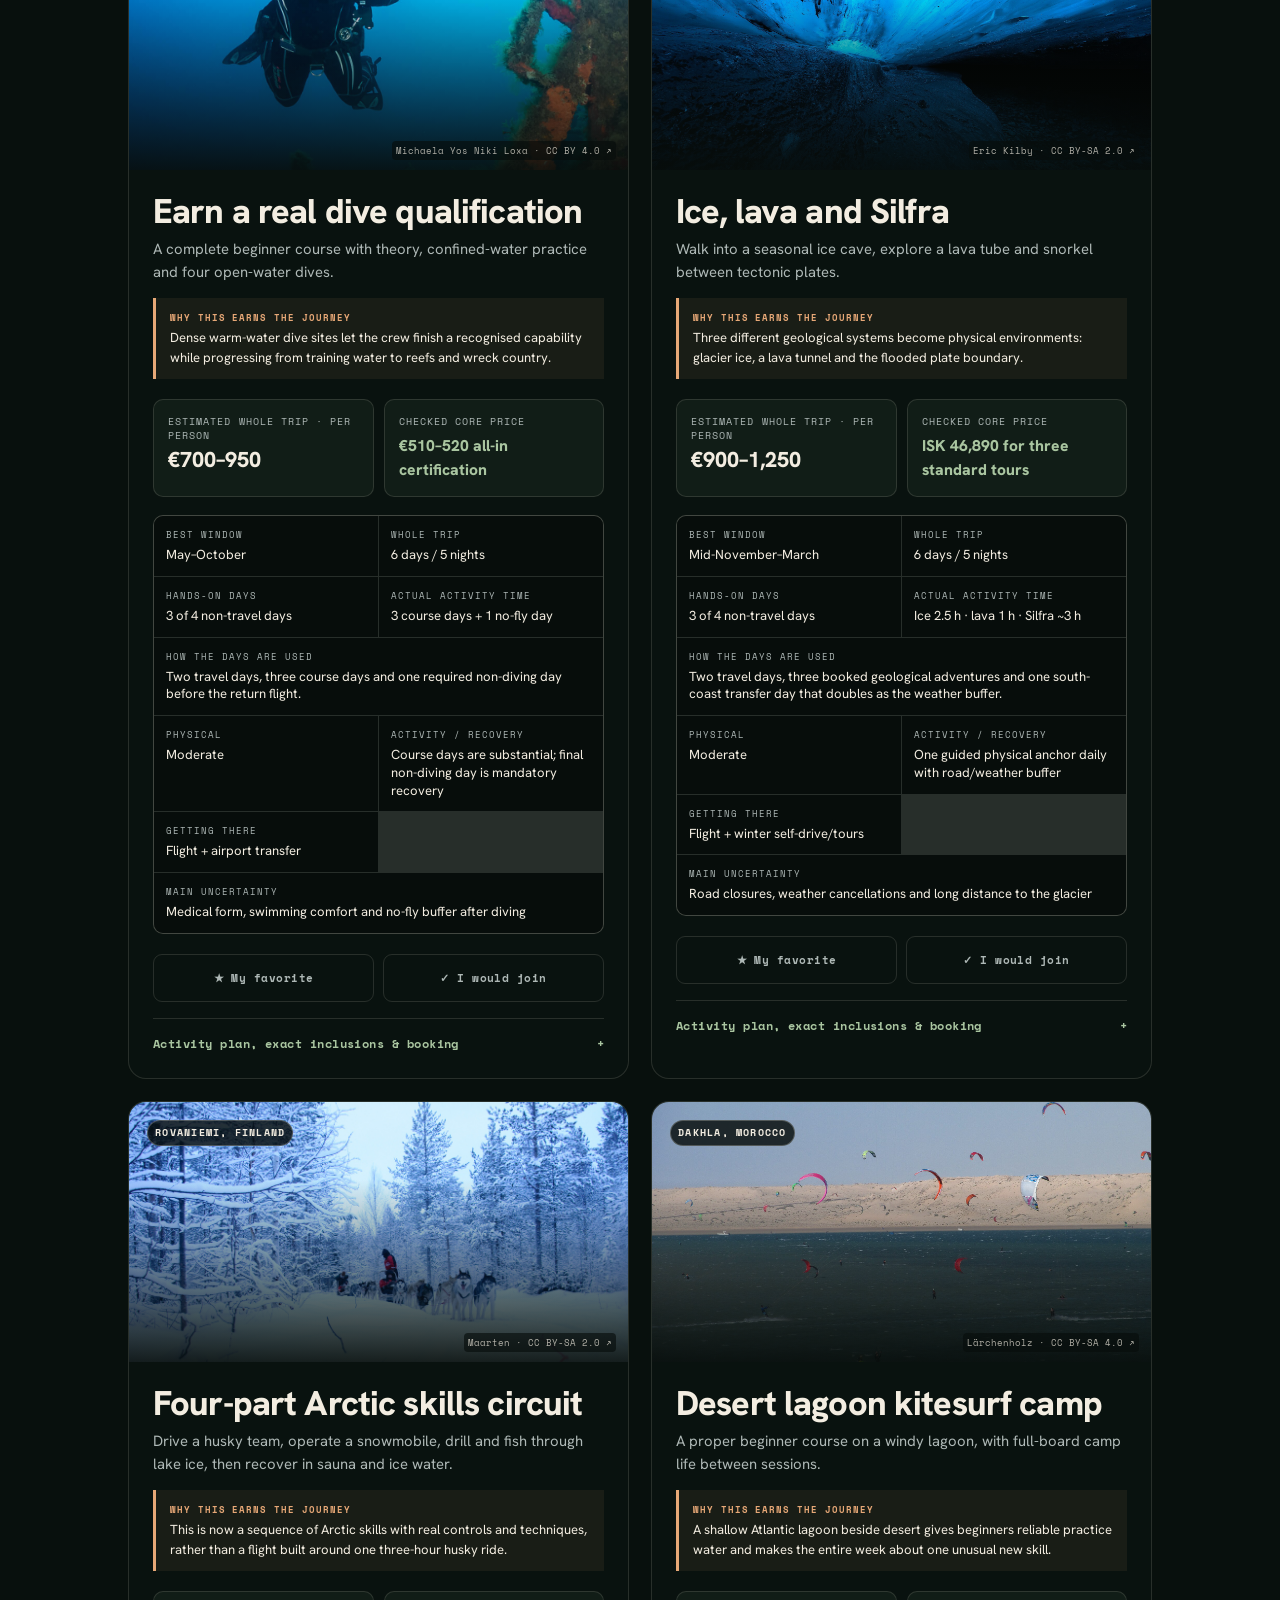
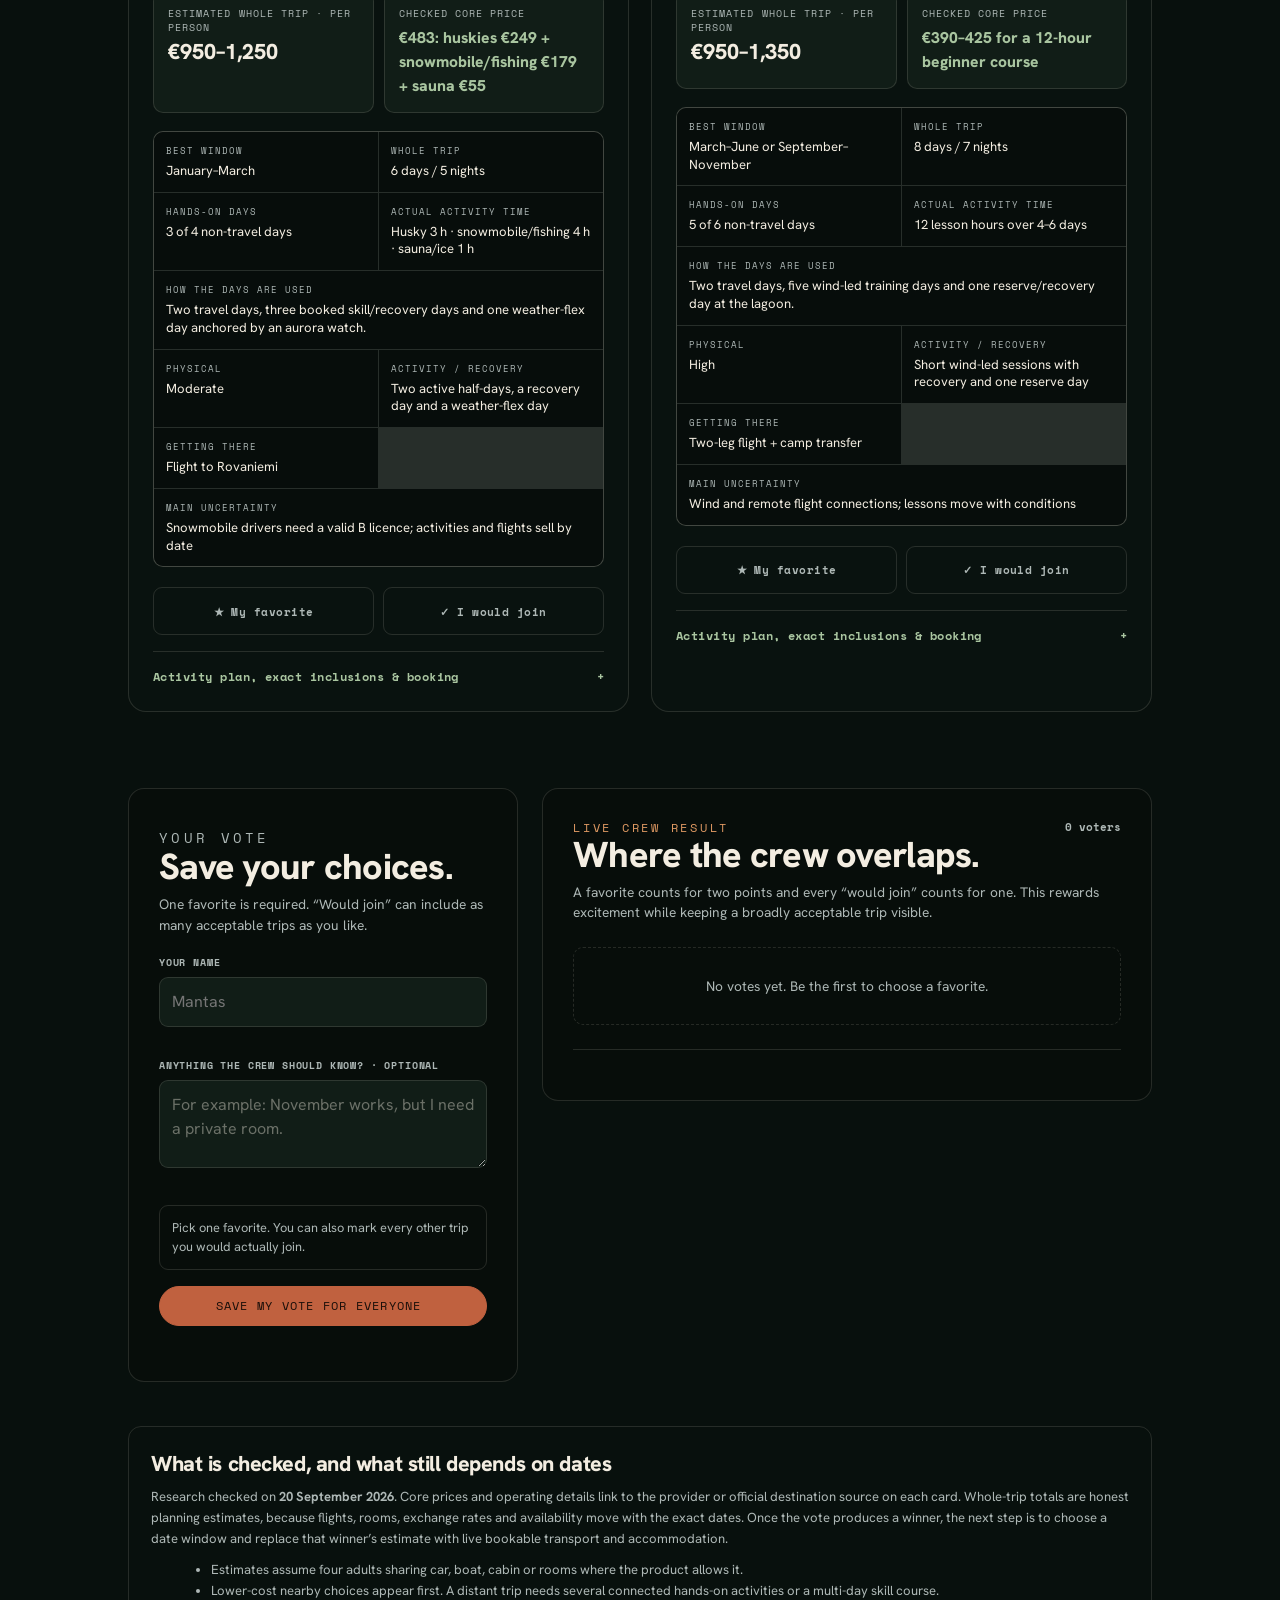
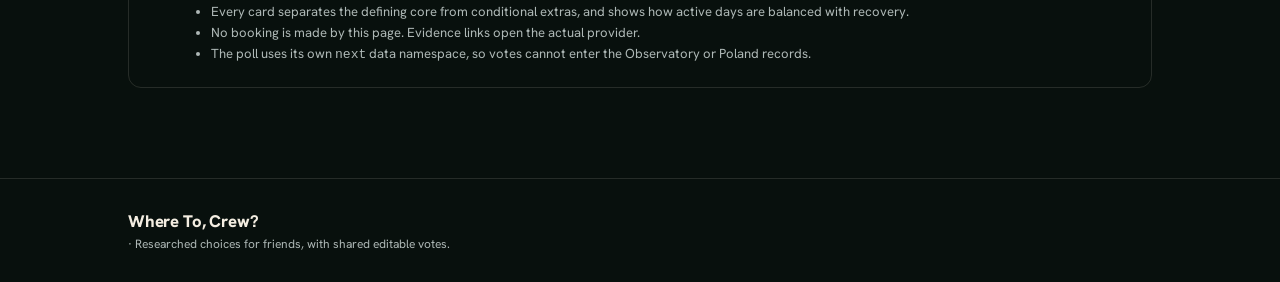
==== commit 87b95a07: "Remove museum-led trip options" ====
--- a/next/index.html
+++ b/next/index.html
@@ -9,7 +9,7 @@
 <title>Choose Our Next Trip — Where To, Crew?</title>
 <link rel="stylesheet" href="../assets/motion.css">
 <link rel="stylesheet" href="../assets/observatory.css">
-<link rel="stylesheet" href="../assets/next-trip.css?v=3">
+<link rel="stylesheet" href="../assets/next-trip.css?v=4">
 </head>
 <body class="theme-observatory next-page" data-screen-label="Next trip poll">
 <div class="cosmos" aria-hidden="true"><div class="band"></div><div class="haze"></div></div>
@@ -31,15 +31,15 @@
   <div class="wrap">
     <p class="eyebrow">The trip after the Observatory · shared crew poll</p>
     <h1 class="display">Choose the next adventure.</h1>
-    <p class="lede"><span id="heroCandidateCount">Thirteen</span> ideas, ordered from lower to higher estimated cost and checked against current provider prices, real activity time and recovery. Every trip lasts at least four days. Pick one favorite, then mark every other trip you would genuinely join. Your saved vote appears for everyone.</p>
+    <p class="lede"><span id="heroCandidateCount">Ten</span> ideas, ordered from lower to higher estimated cost and checked against current provider prices, real activity time and recovery. Every trip lasts at least four days and puts the crew into the activity on most usable days. Pick one favorite, then mark every other trip you would genuinely join. Your saved vote appears for everyone.</p>
     <div class="hero-actions">
-      <a class="btn btn--solid" href="#choices"><span class="fill"></span><span class="lbl" id="compareCount">Compare all 13 ↓</span></a>
+      <a class="btn btn--solid" href="#choices"><span class="fill"></span><span class="lbl" id="compareCount">Compare all 10 ↓</span></a>
       <a class="btn" href="#results"><span class="fill"></span><span class="lbl">See crew result</span></a>
     </div>
     <div class="research-note" aria-label="How to use the comparison">
       <div><b>Whole-trip estimate</b><span>A planning range per person for four adults starting in Kaunas: activity, travel, stay and basic food.</span></div>
       <div><b>Checked core price</b><span>The provider price for the defining activities. Each card separates that core from extras triggered by your choices.</span></div>
-      <div><b>Day coverage</b><span>Every card accounts for its travel, activity and recovery days, so a short attraction cannot disguise a mostly empty trip.</span></div>
+      <div><b>Hands-on majority</b><span>Every card accounts for travel, activity and recovery, and at least 60% of its non-travel days involve the crew doing the defining activity.</span></div>
     </div>
   </div>
 </header>
@@ -53,7 +53,7 @@
         <button class="filter" type="button" data-filter="600to899">€600–899</button>
         <button class="filter" type="button" data-filter="900plus">€900+</button>
       </div>
-      <span class="toolbar-count" id="candidateCount">13 choices</span>
+      <span class="toolbar-count" id="candidateCount">10 choices</span>
     </div>
 
     <div class="trip-grid" id="tripGrid" aria-live="polite"></div>
@@ -94,9 +94,9 @@
 
 <footer class="poll-footer"><div class="wrap"><a class="brand" href="../index.html">Where To, Crew?</a> · Researched choices for friends, with shared editable votes.</div></footer>
 
-<script src="../assets/next-trips.js?v=3"></script>
+<script src="../assets/next-trips.js?v=4"></script>
 <script src="../assets/config.js"></script>
 <script src="../assets/store.js"></script>
-<script src="../assets/next-poll.js?v=3"></script>
+<script src="../assets/next-poll.js?v=4"></script>
 </body>
 </html>
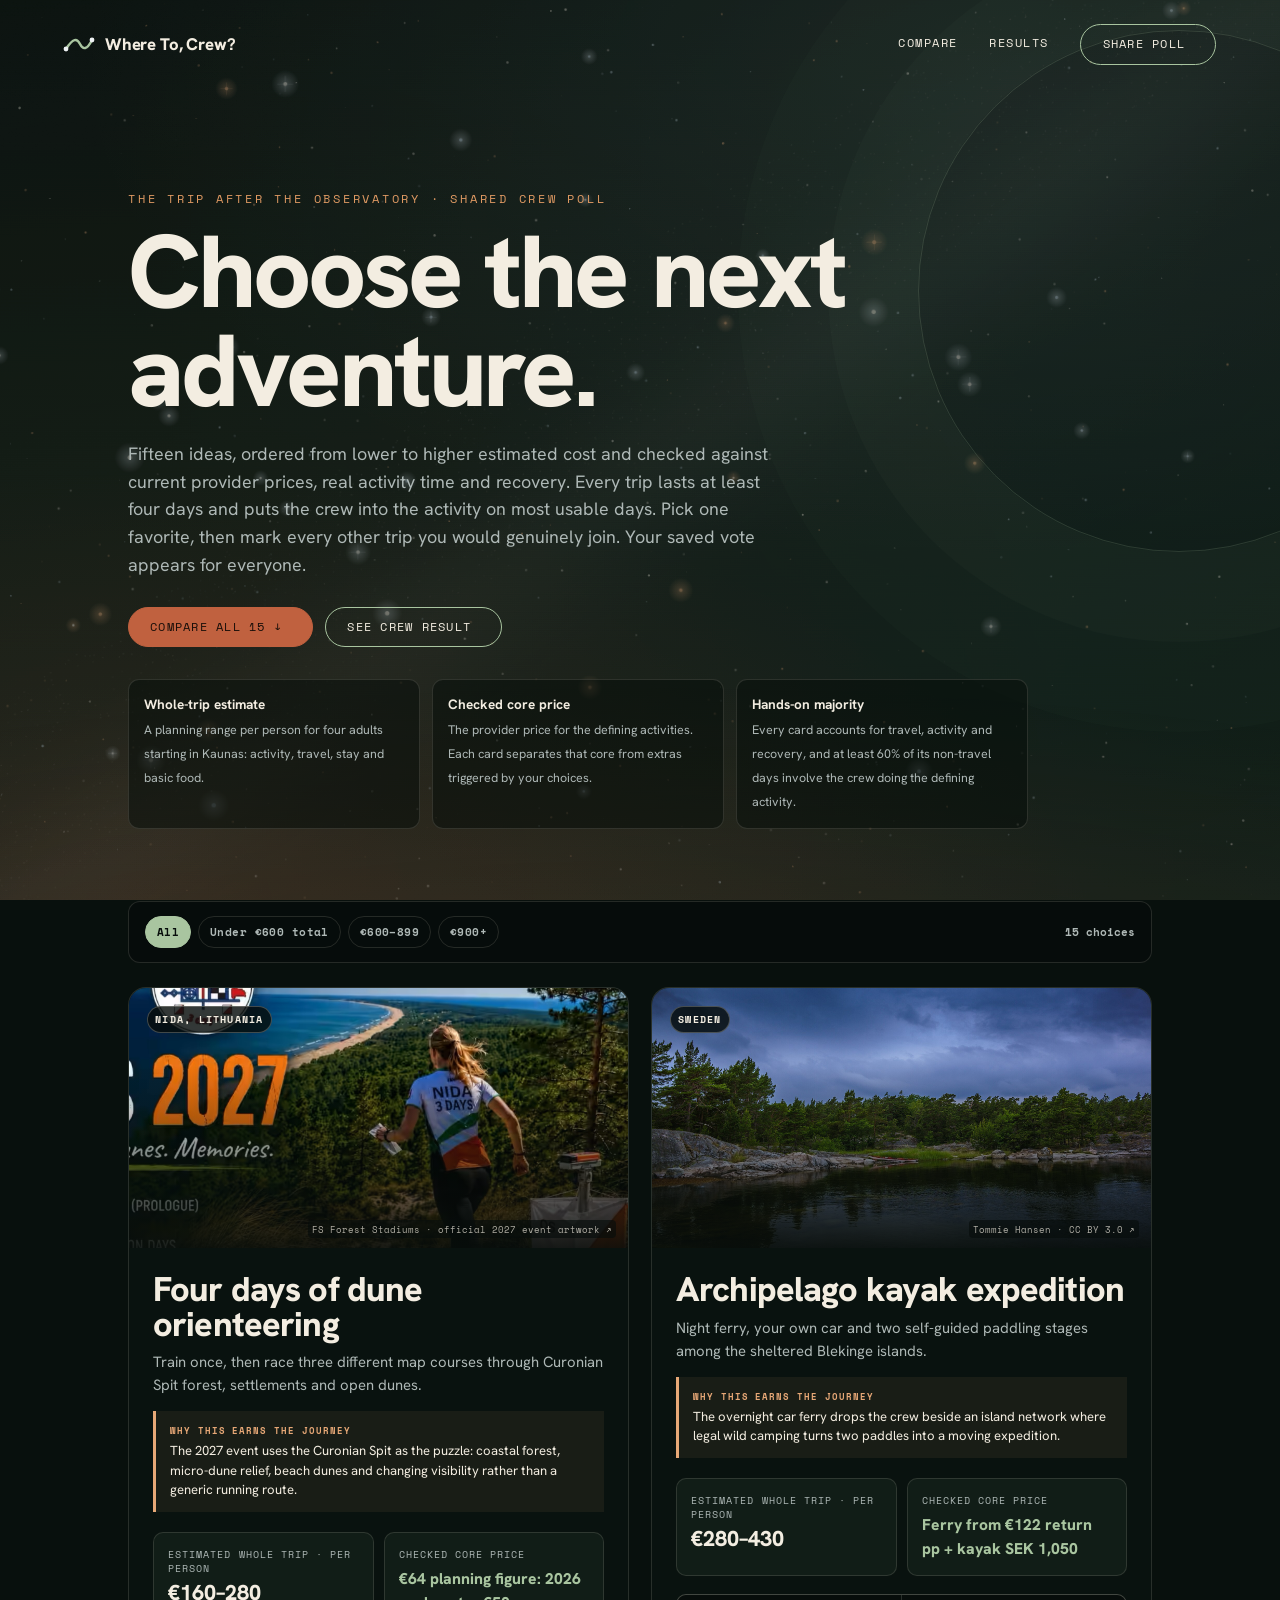
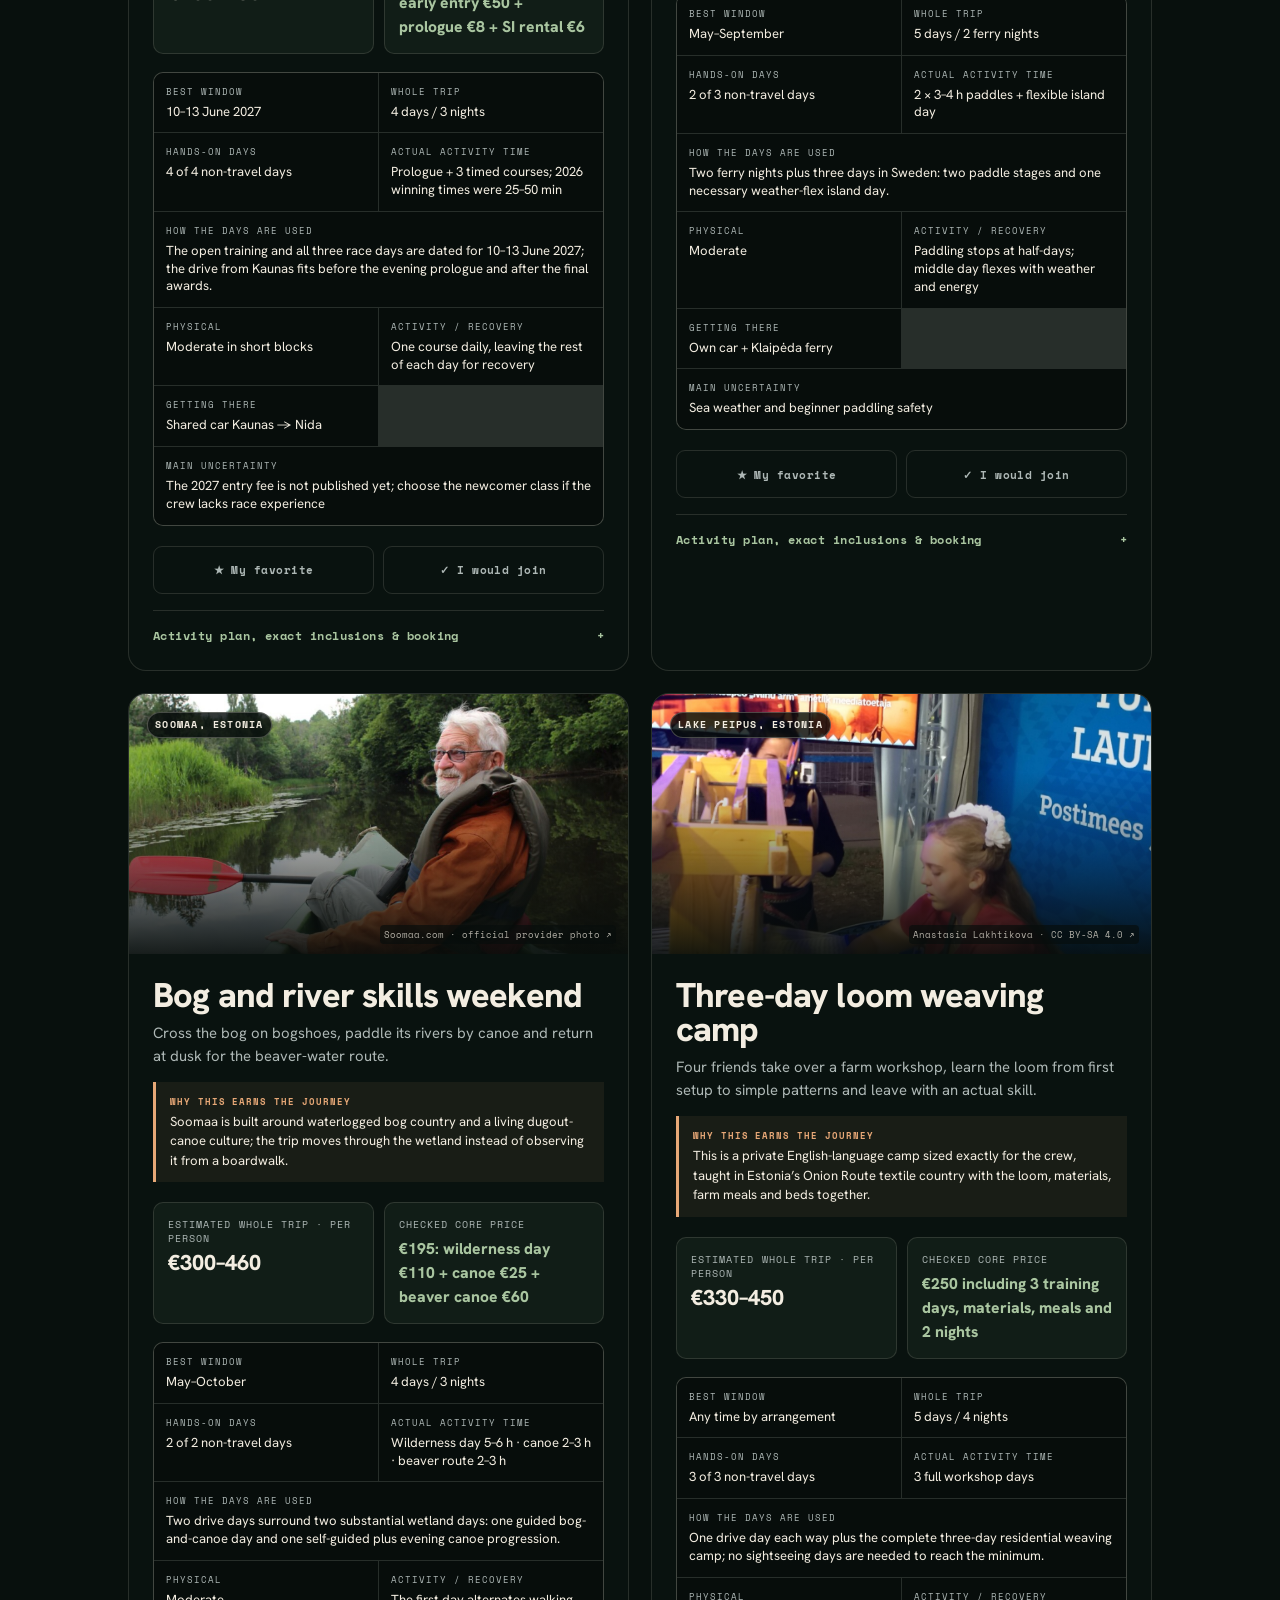
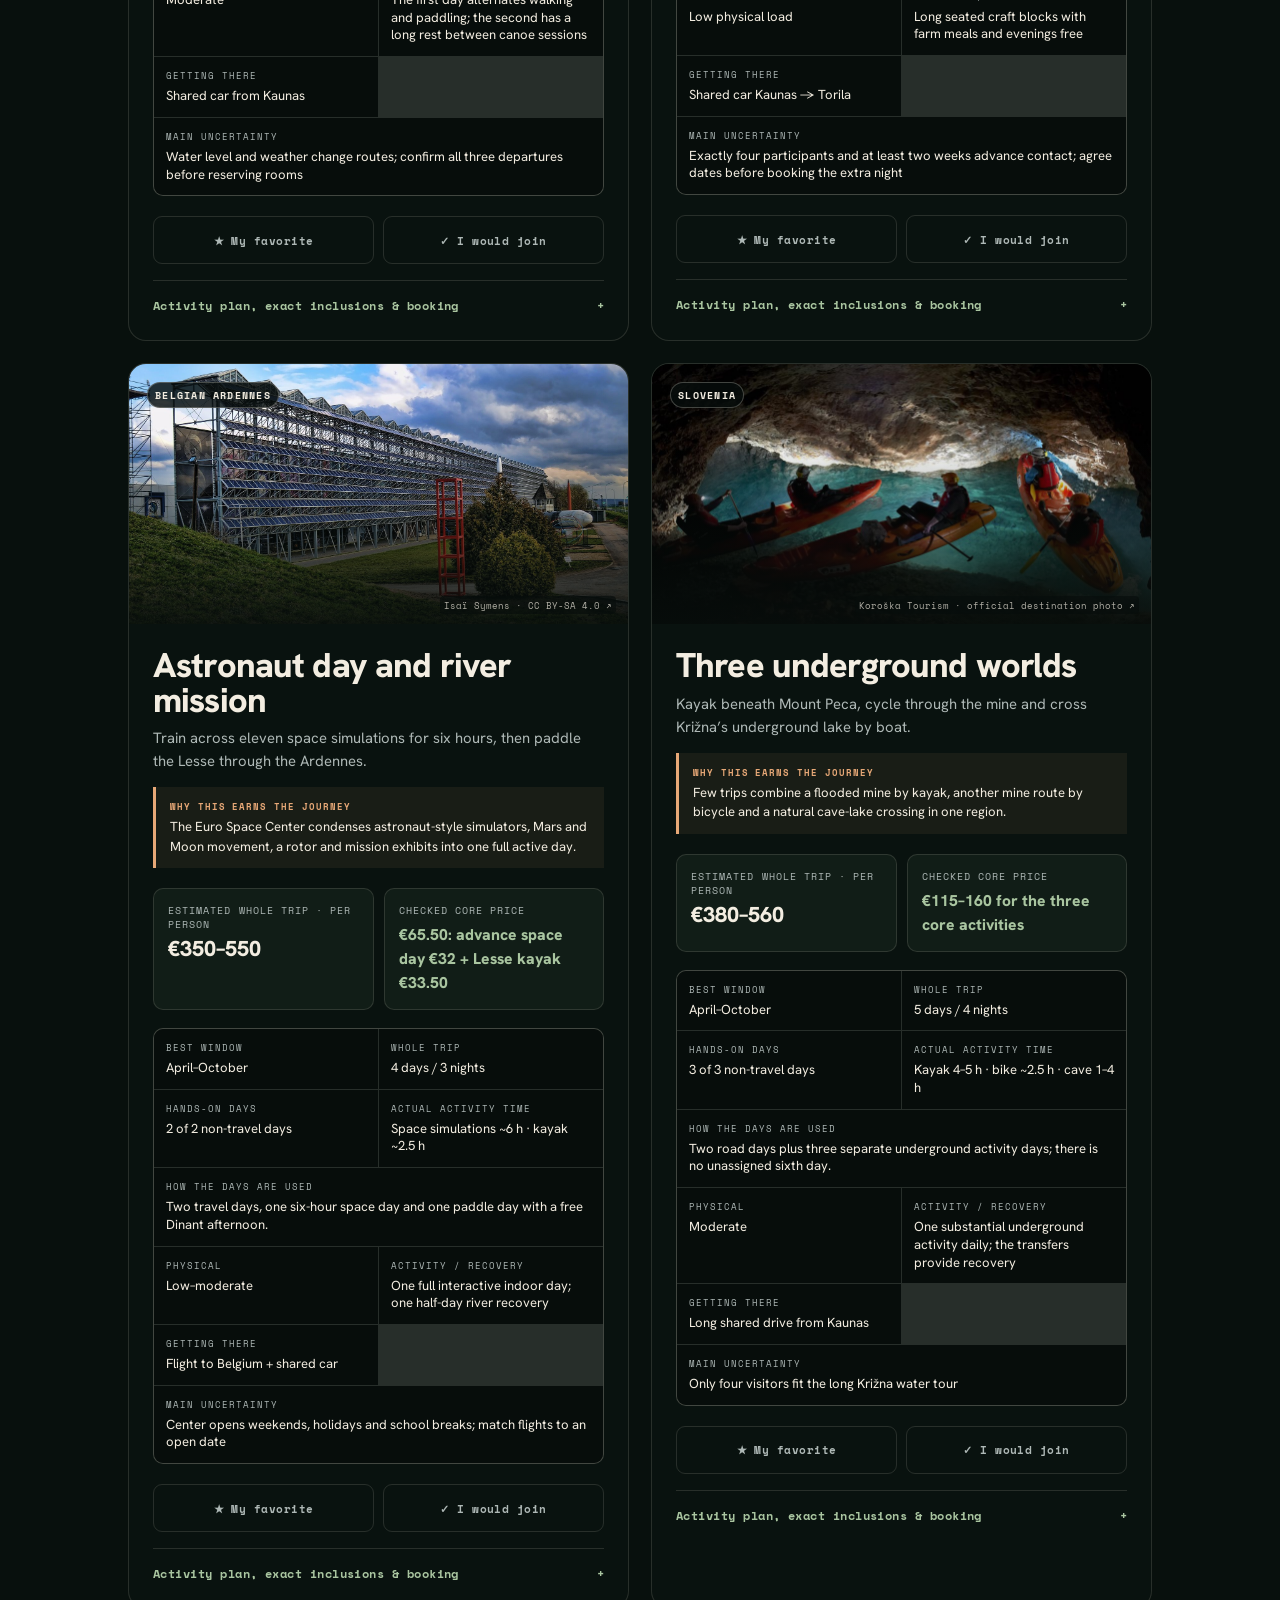
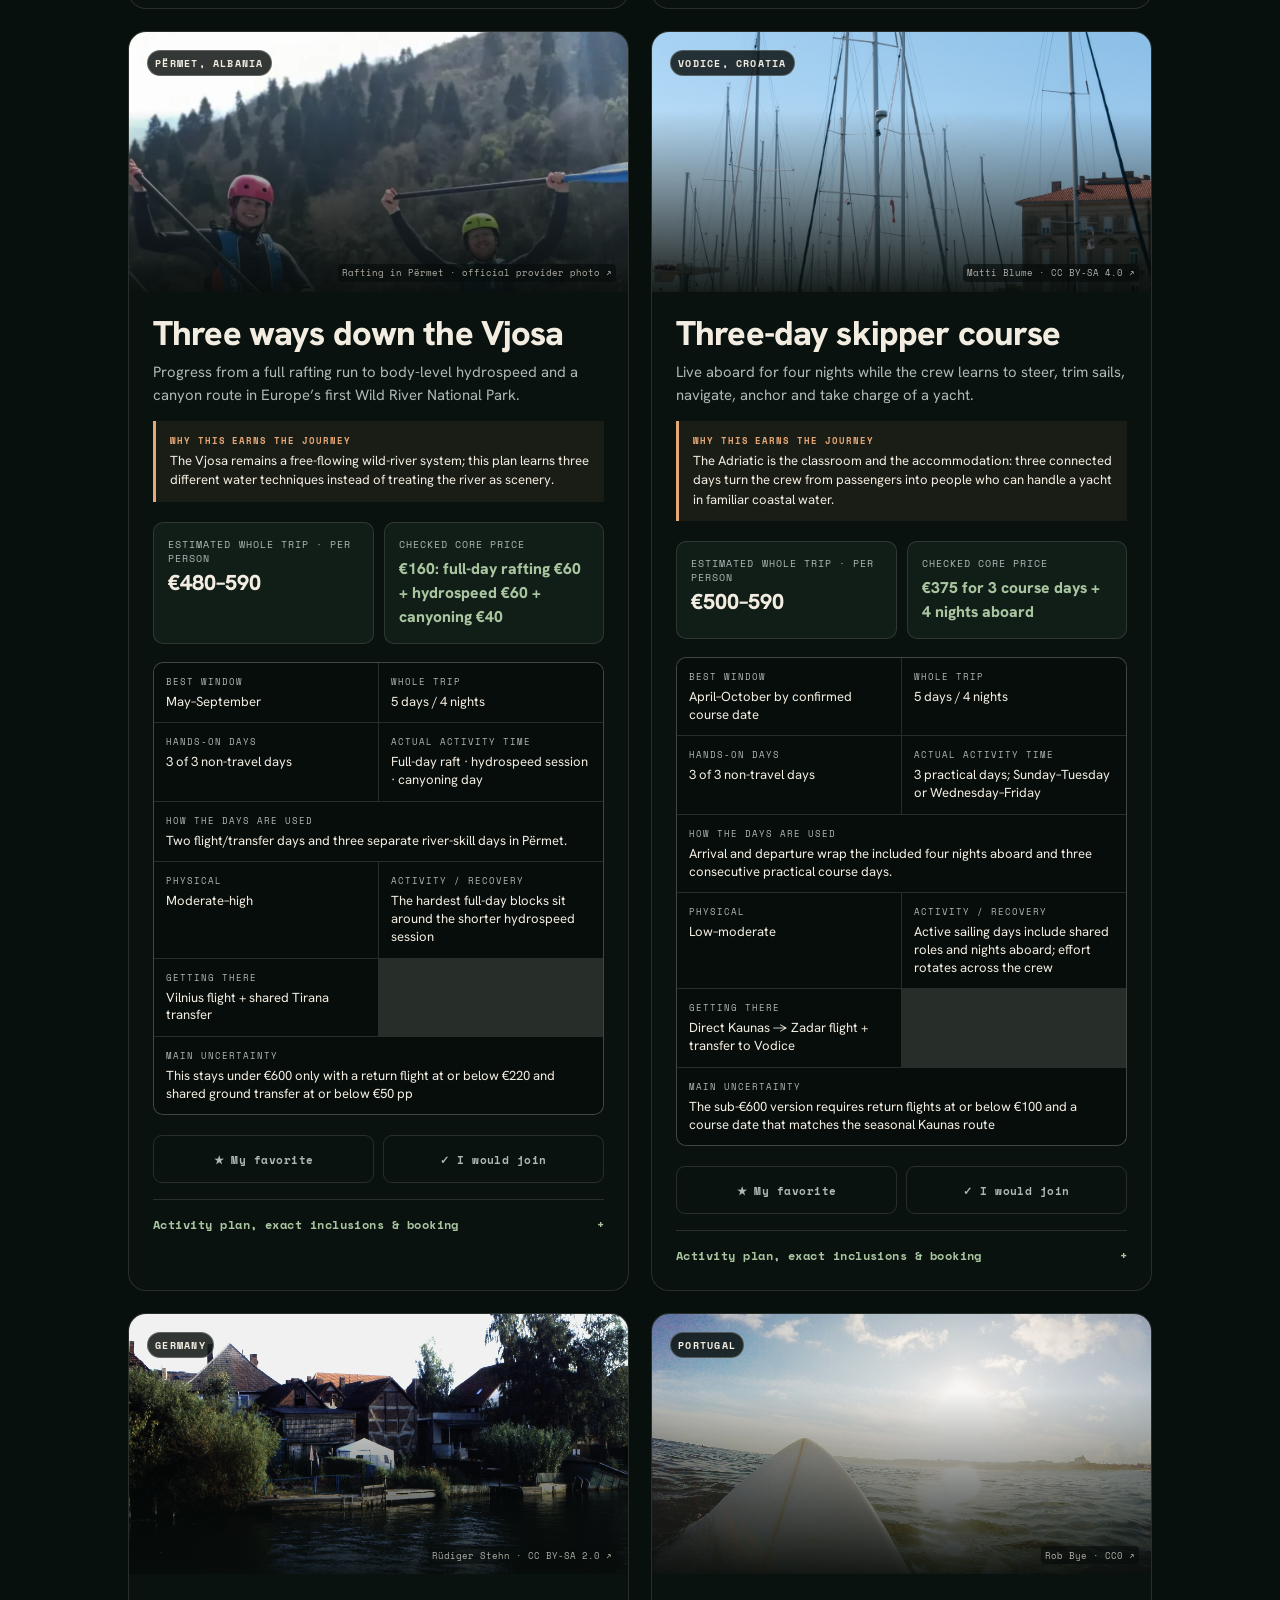
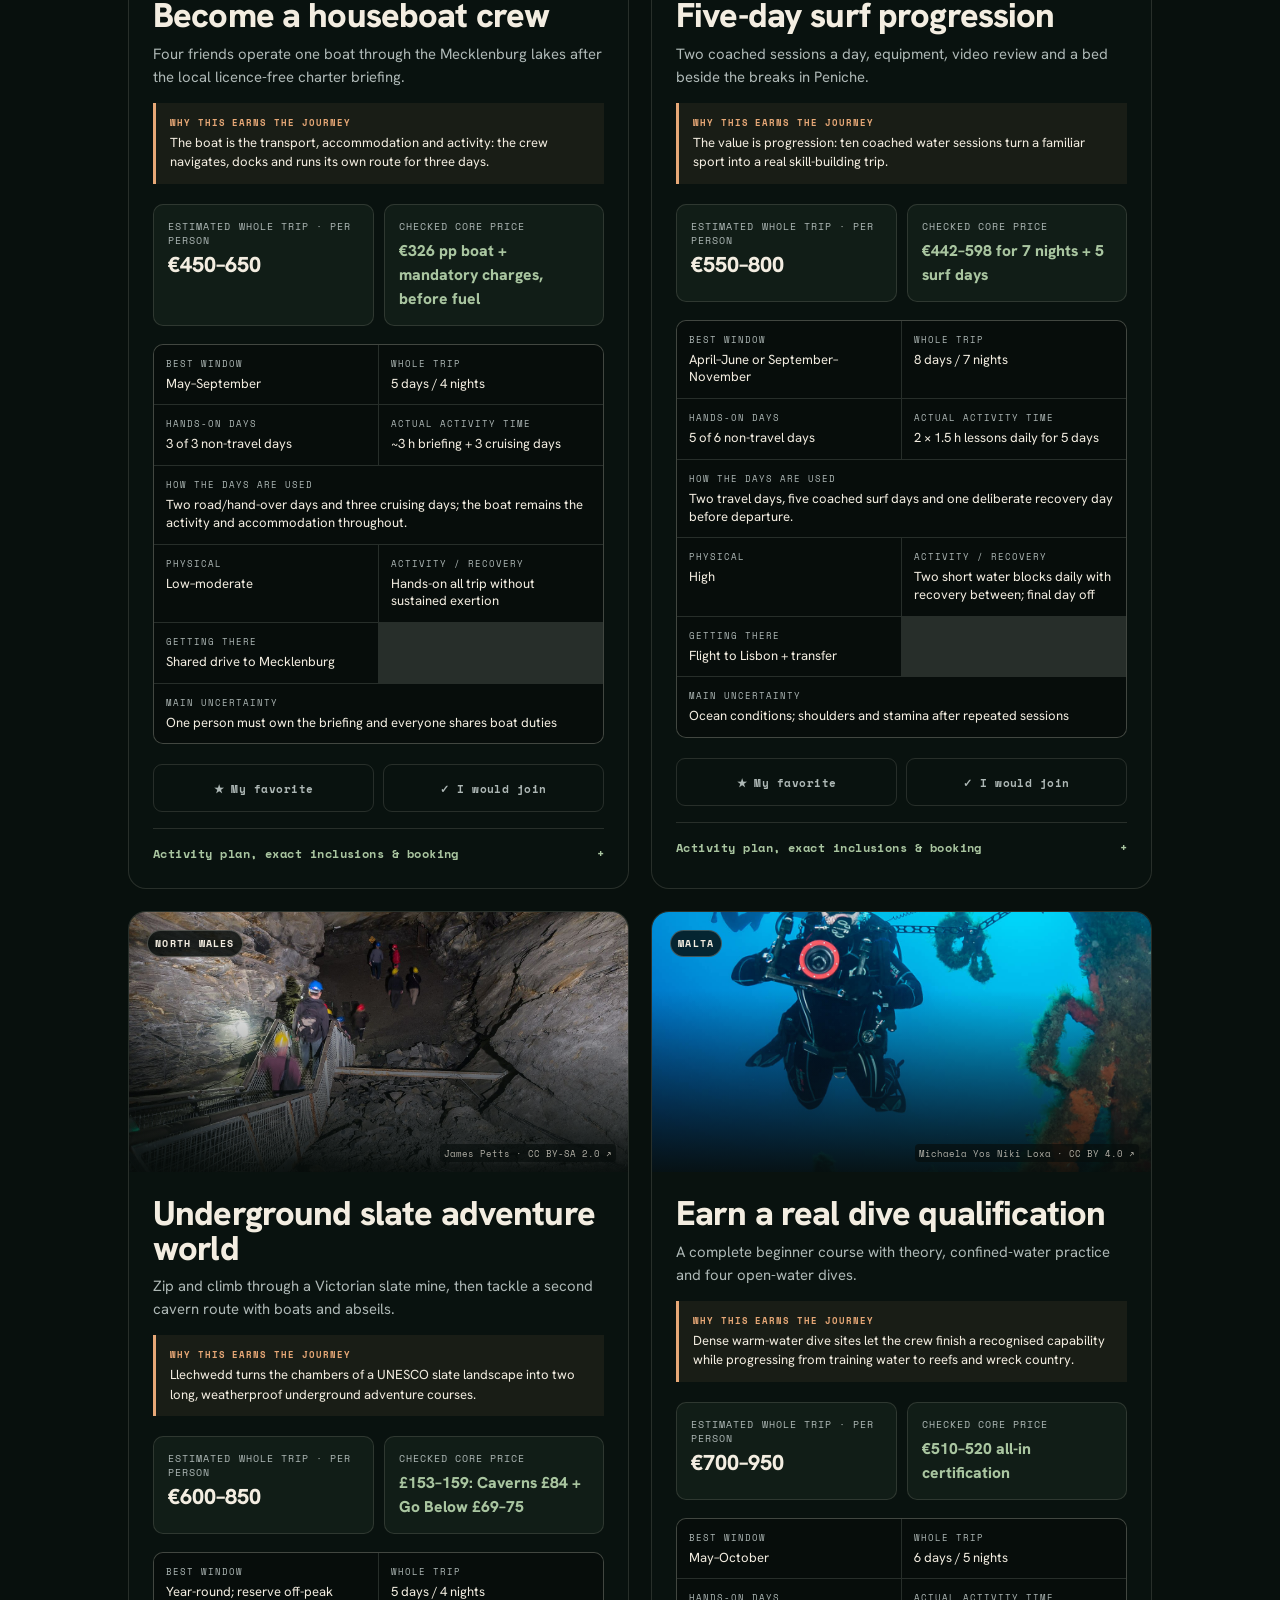
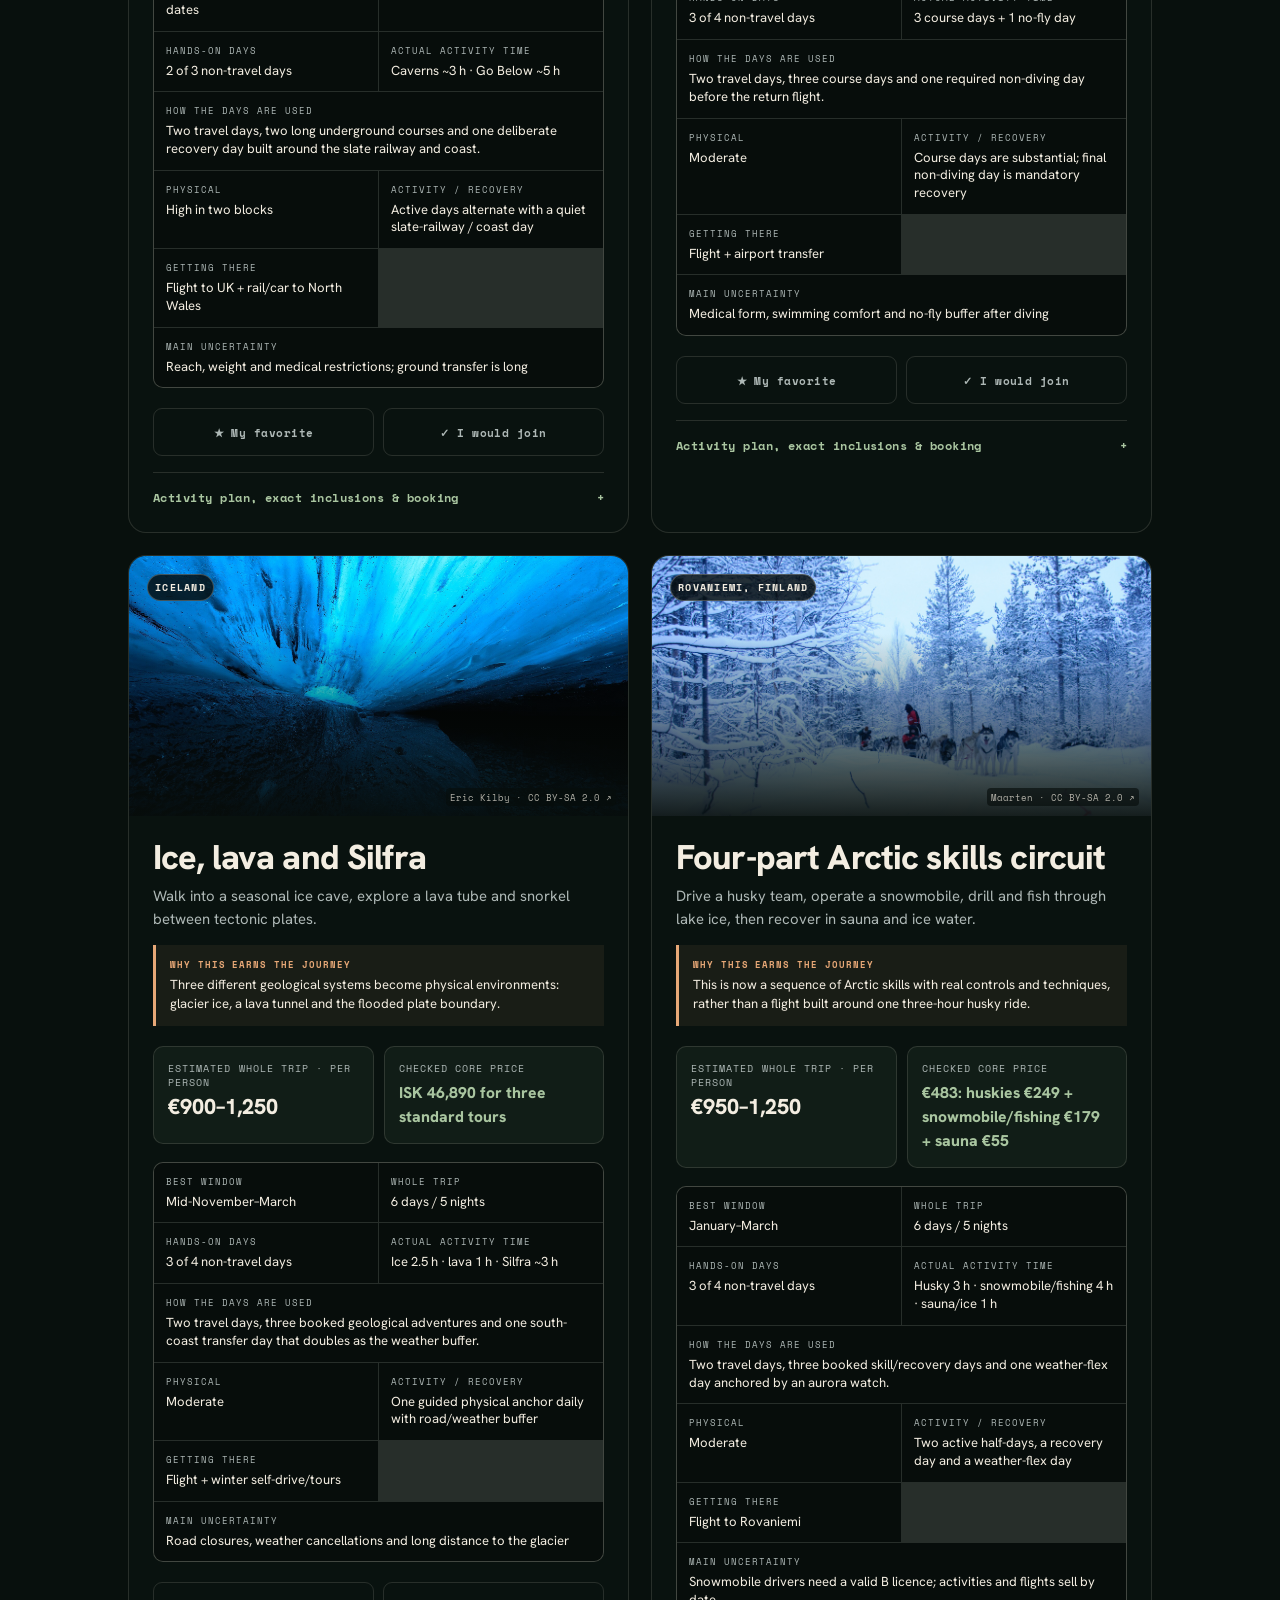
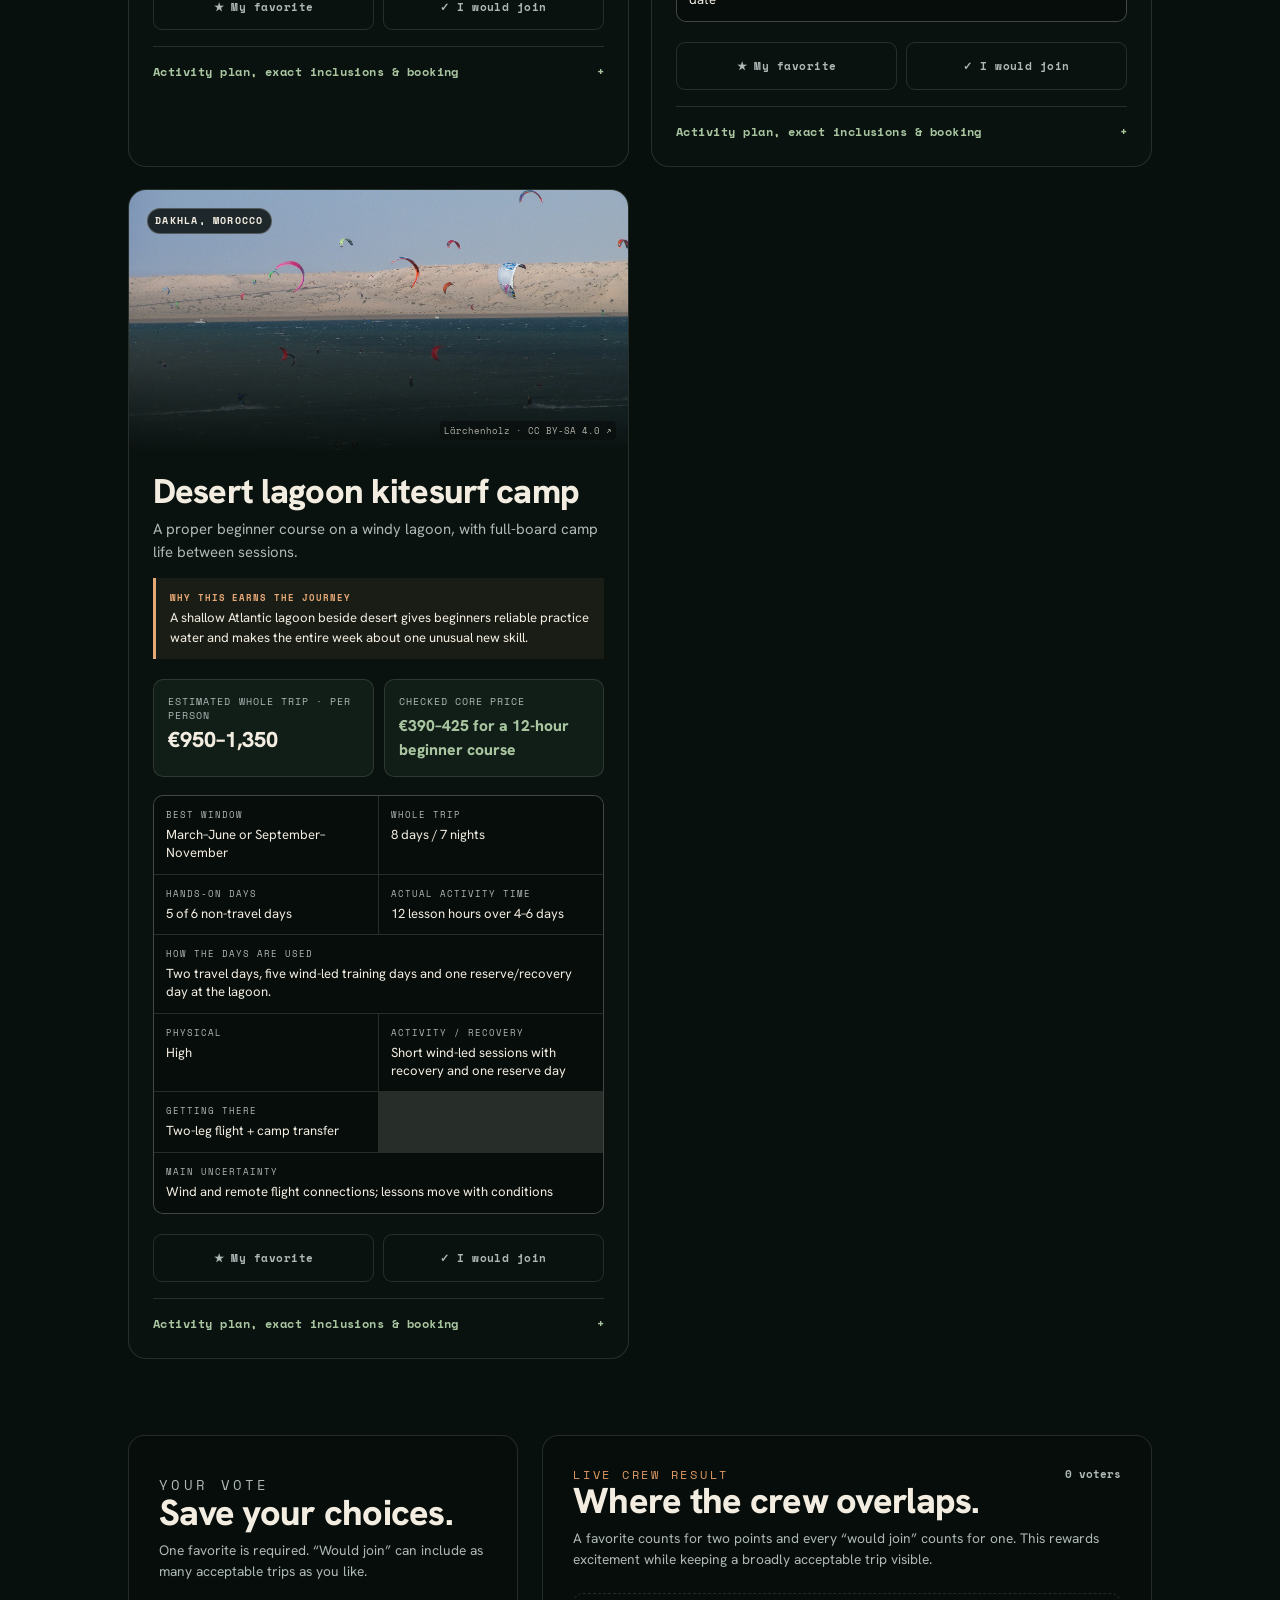
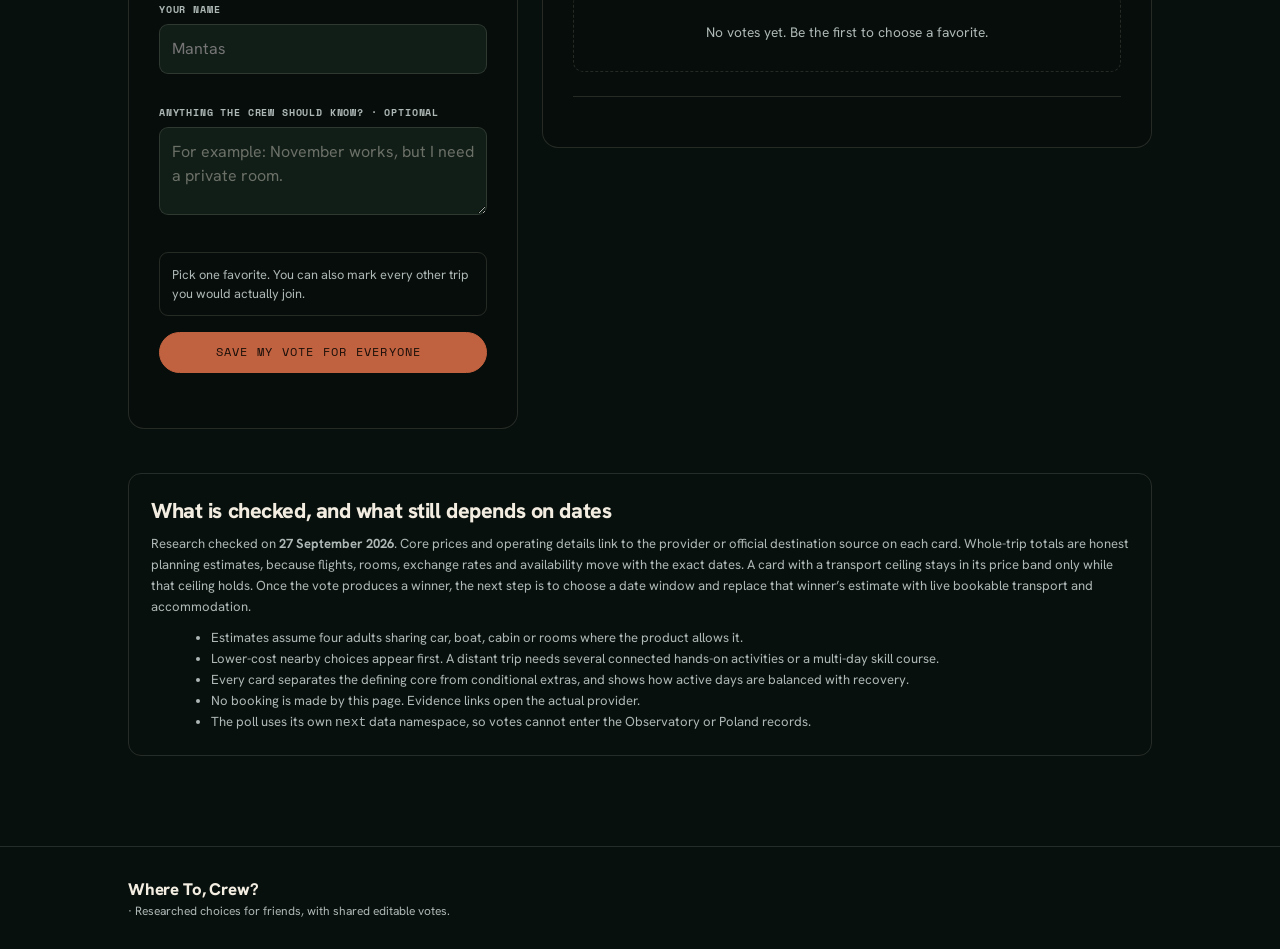
==== commit 2ac23b2b: "Add five researched budget trip options" ====
--- a/next/index.html
+++ b/next/index.html
@@ -9,7 +9,7 @@
 <title>Choose Our Next Trip — Where To, Crew?</title>
 <link rel="stylesheet" href="../assets/motion.css">
 <link rel="stylesheet" href="../assets/observatory.css">
-<link rel="stylesheet" href="../assets/next-trip.css?v=4">
+<link rel="stylesheet" href="../assets/next-trip.css?v=5">
 </head>
 <body class="theme-observatory next-page" data-screen-label="Next trip poll">
 <div class="cosmos" aria-hidden="true"><div class="band"></div><div class="haze"></div></div>
@@ -31,9 +31,9 @@
   <div class="wrap">
     <p class="eyebrow">The trip after the Observatory · shared crew poll</p>
     <h1 class="display">Choose the next adventure.</h1>
-    <p class="lede"><span id="heroCandidateCount">Ten</span> ideas, ordered from lower to higher estimated cost and checked against current provider prices, real activity time and recovery. Every trip lasts at least four days and puts the crew into the activity on most usable days. Pick one favorite, then mark every other trip you would genuinely join. Your saved vote appears for everyone.</p>
+    <p class="lede"><span id="heroCandidateCount">Fifteen</span> ideas, ordered from lower to higher estimated cost and checked against current provider prices, real activity time and recovery. Every trip lasts at least four days and puts the crew into the activity on most usable days. Pick one favorite, then mark every other trip you would genuinely join. Your saved vote appears for everyone.</p>
     <div class="hero-actions">
-      <a class="btn btn--solid" href="#choices"><span class="fill"></span><span class="lbl" id="compareCount">Compare all 10 ↓</span></a>
+      <a class="btn btn--solid" href="#choices"><span class="fill"></span><span class="lbl" id="compareCount">Compare all 15 ↓</span></a>
       <a class="btn" href="#results"><span class="fill"></span><span class="lbl">See crew result</span></a>
     </div>
     <div class="research-note" aria-label="How to use the comparison">
@@ -49,11 +49,11 @@
     <div class="poll-toolbar" aria-label="Filter trip ideas">
       <div class="filters">
         <button class="filter on" type="button" data-filter="all">All</button>
-        <button class="filter" type="button" data-filter="under600">Under €600</button>
+        <button class="filter" type="button" data-filter="under600">Under €600 total</button>
         <button class="filter" type="button" data-filter="600to899">€600–899</button>
         <button class="filter" type="button" data-filter="900plus">€900+</button>
       </div>
-      <span class="toolbar-count" id="candidateCount">10 choices</span>
+      <span class="toolbar-count" id="candidateCount">15 choices</span>
     </div>
 
     <div class="trip-grid" id="tripGrid" aria-live="polite"></div>
@@ -80,7 +80,7 @@
 
     <section class="method">
       <h2>What is checked, and what still depends on dates</h2>
-      <p>Research checked on <b>20 September 2026</b>. Core prices and operating details link to the provider or official destination source on each card. Whole-trip totals are honest planning estimates, because flights, rooms, exchange rates and availability move with the exact dates. Once the vote produces a winner, the next step is to choose a date window and replace that winner’s estimate with live bookable transport and accommodation.</p>
+      <p>Research checked on <b>27 September 2026</b>. Core prices and operating details link to the provider or official destination source on each card. Whole-trip totals are honest planning estimates, because flights, rooms, exchange rates and availability move with the exact dates. A card with a transport ceiling stays in its price band only while that ceiling holds. Once the vote produces a winner, the next step is to choose a date window and replace that winner’s estimate with live bookable transport and accommodation.</p>
       <ul>
         <li>Estimates assume four adults sharing car, boat, cabin or rooms where the product allows it.</li>
         <li>Lower-cost nearby choices appear first. A distant trip needs several connected hands-on activities or a multi-day skill course.</li>
@@ -94,9 +94,9 @@
 
 <footer class="poll-footer"><div class="wrap"><a class="brand" href="../index.html">Where To, Crew?</a> · Researched choices for friends, with shared editable votes.</div></footer>
 
-<script src="../assets/next-trips.js?v=4"></script>
+<script src="../assets/next-trips.js?v=5"></script>
 <script src="../assets/config.js"></script>
 <script src="../assets/store.js"></script>
-<script src="../assets/next-poll.js?v=4"></script>
+<script src="../assets/next-poll.js?v=5"></script>
 </body>
 </html>
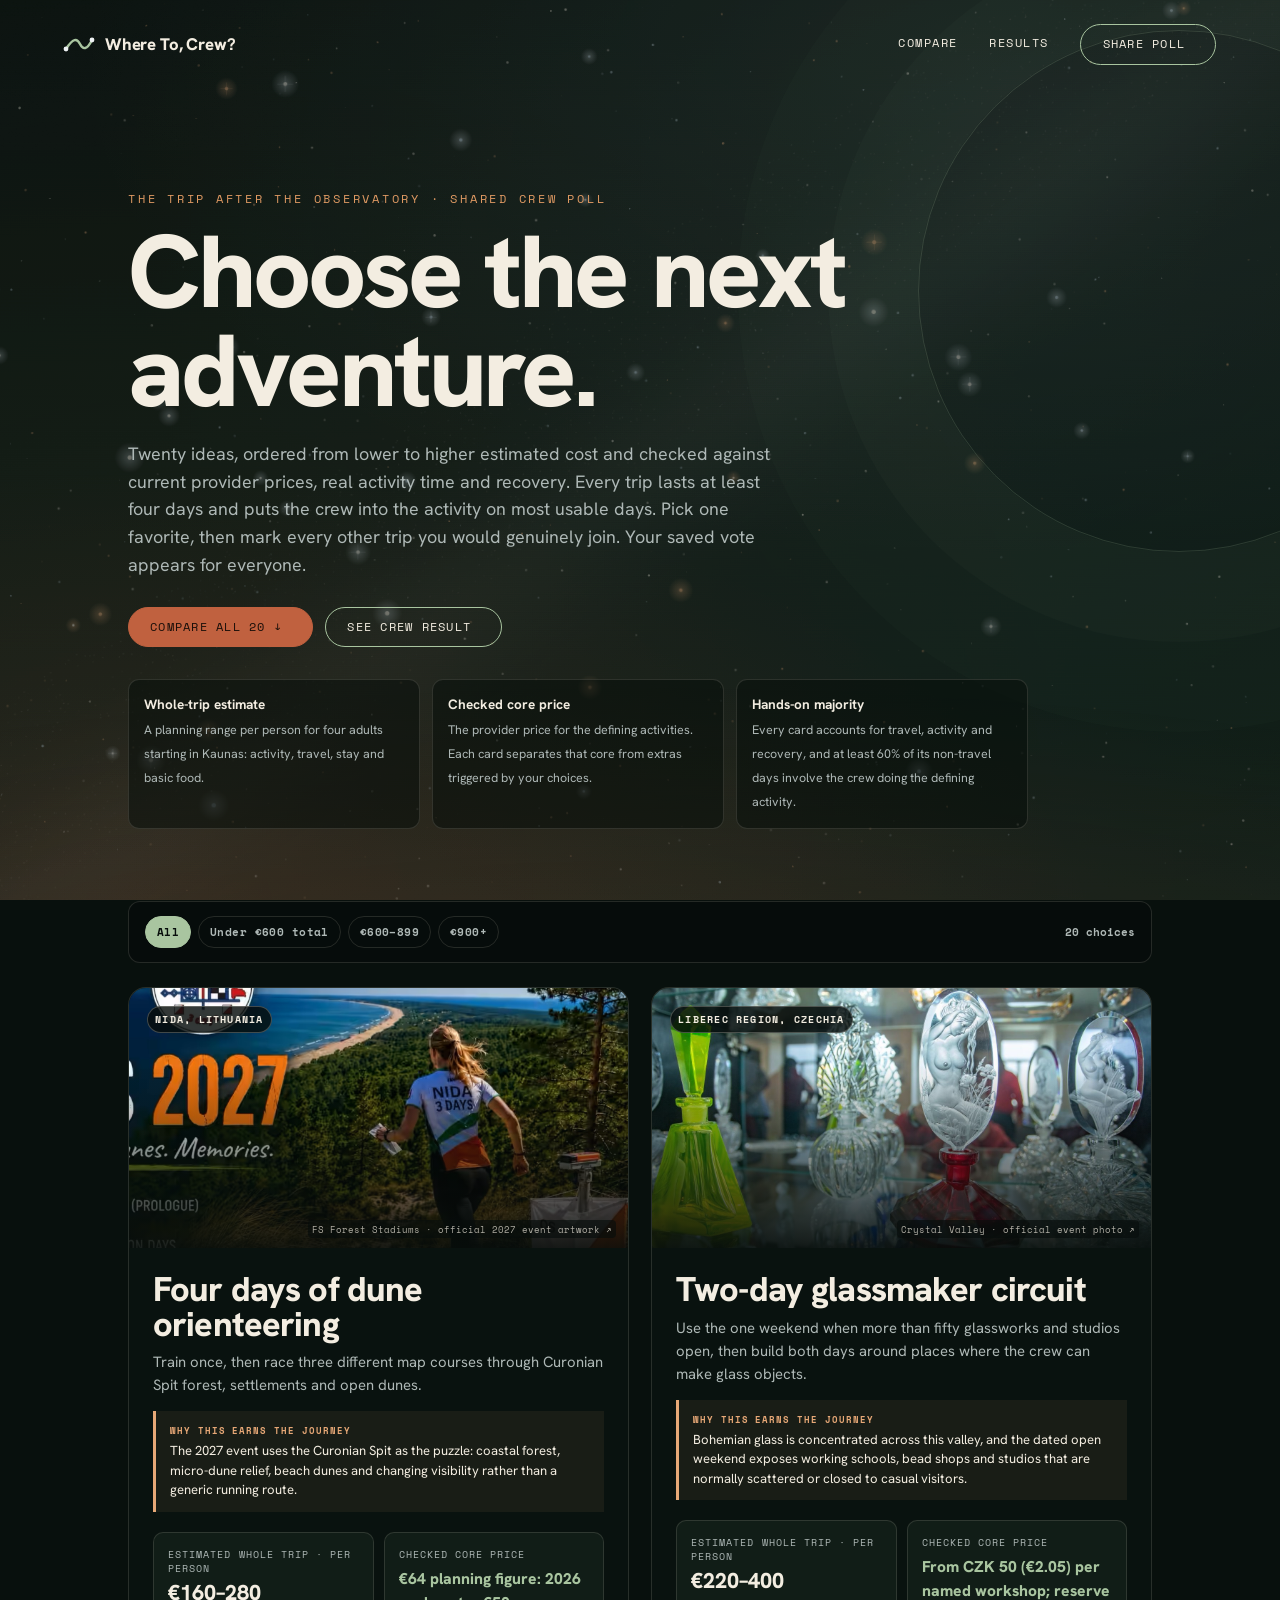
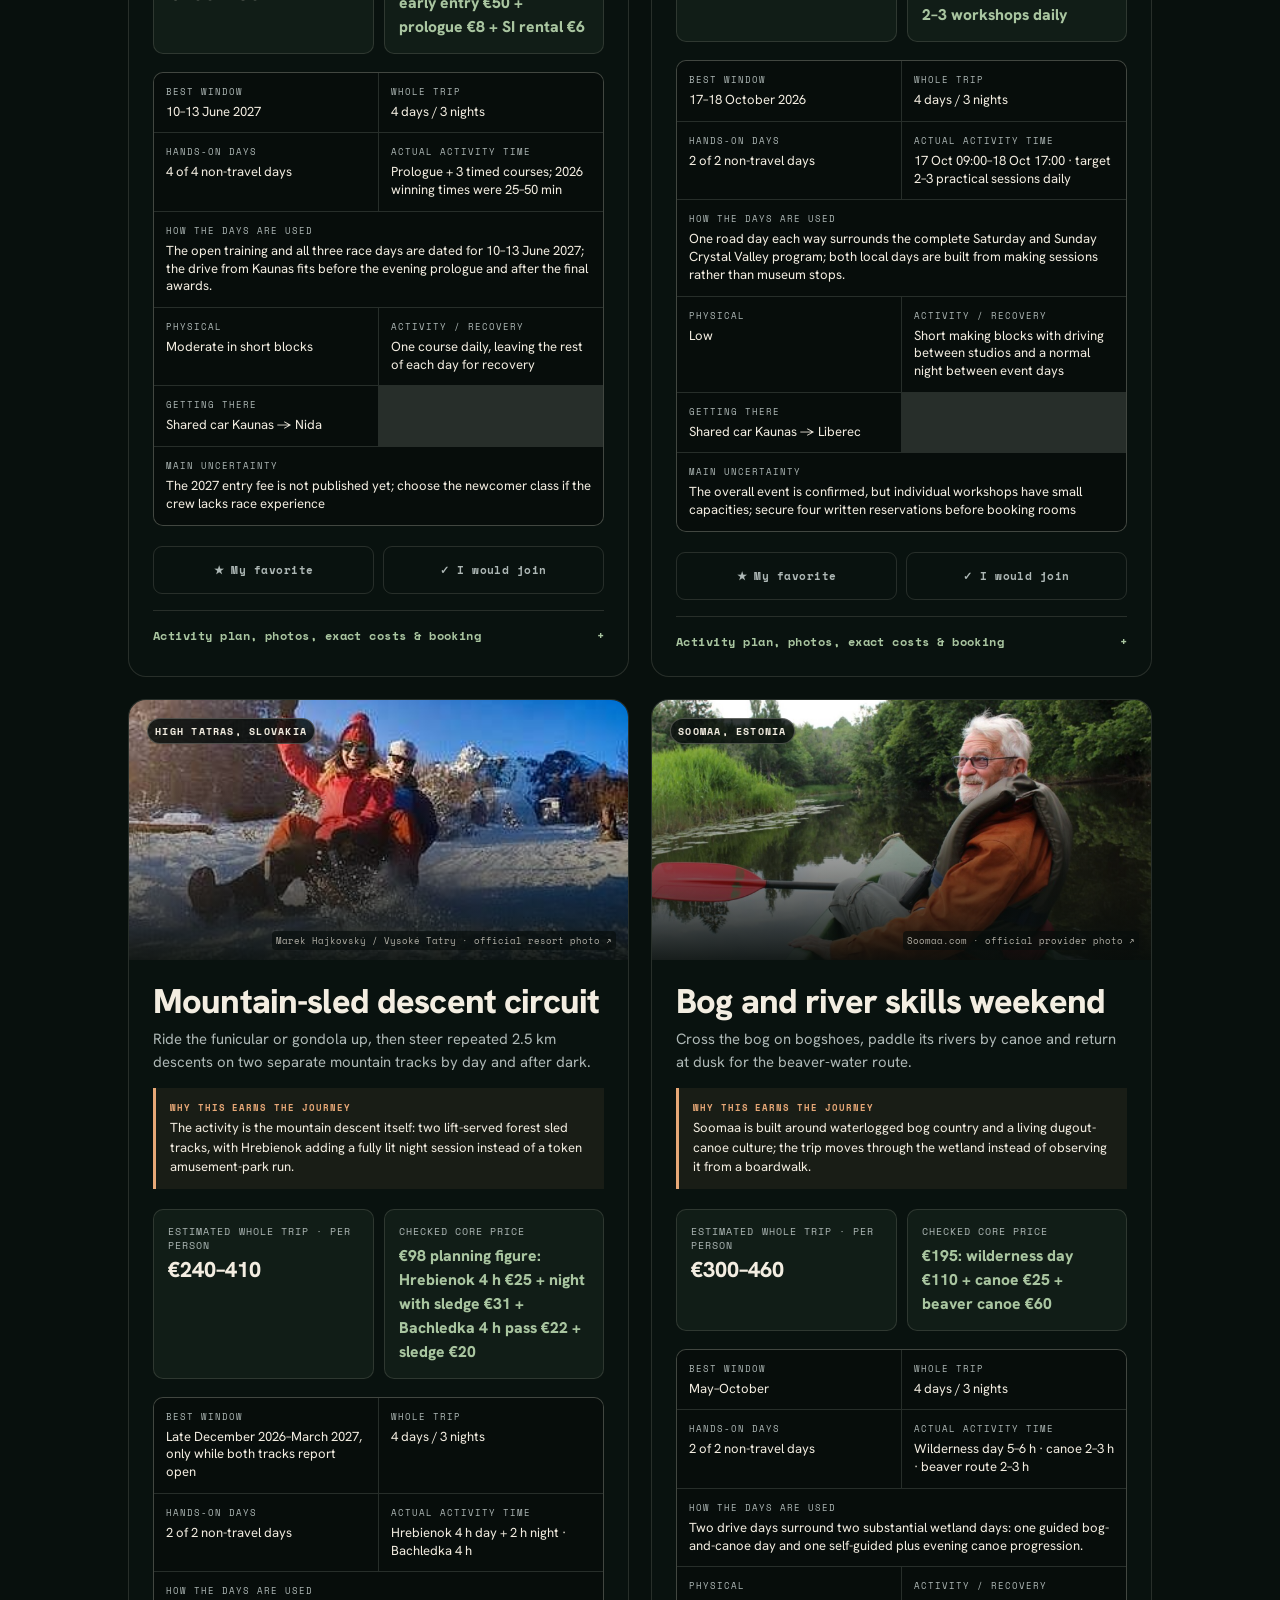
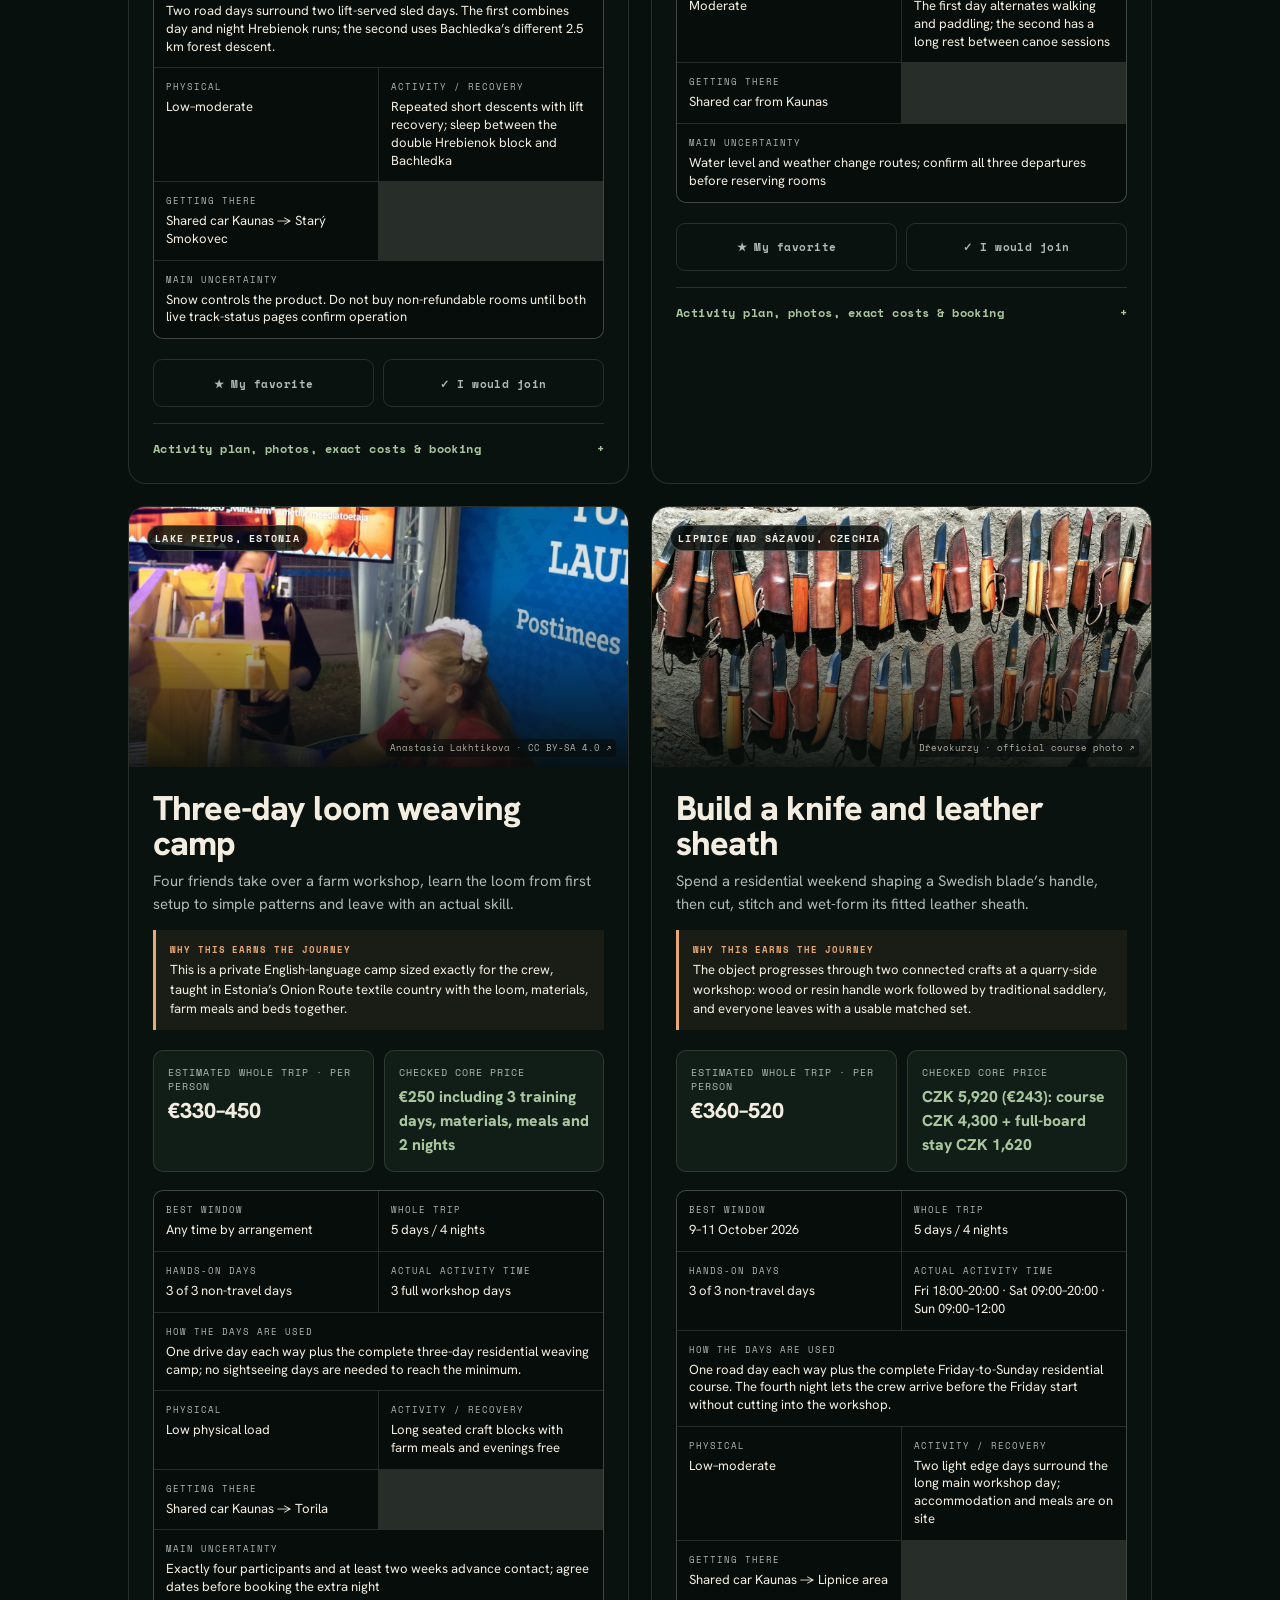
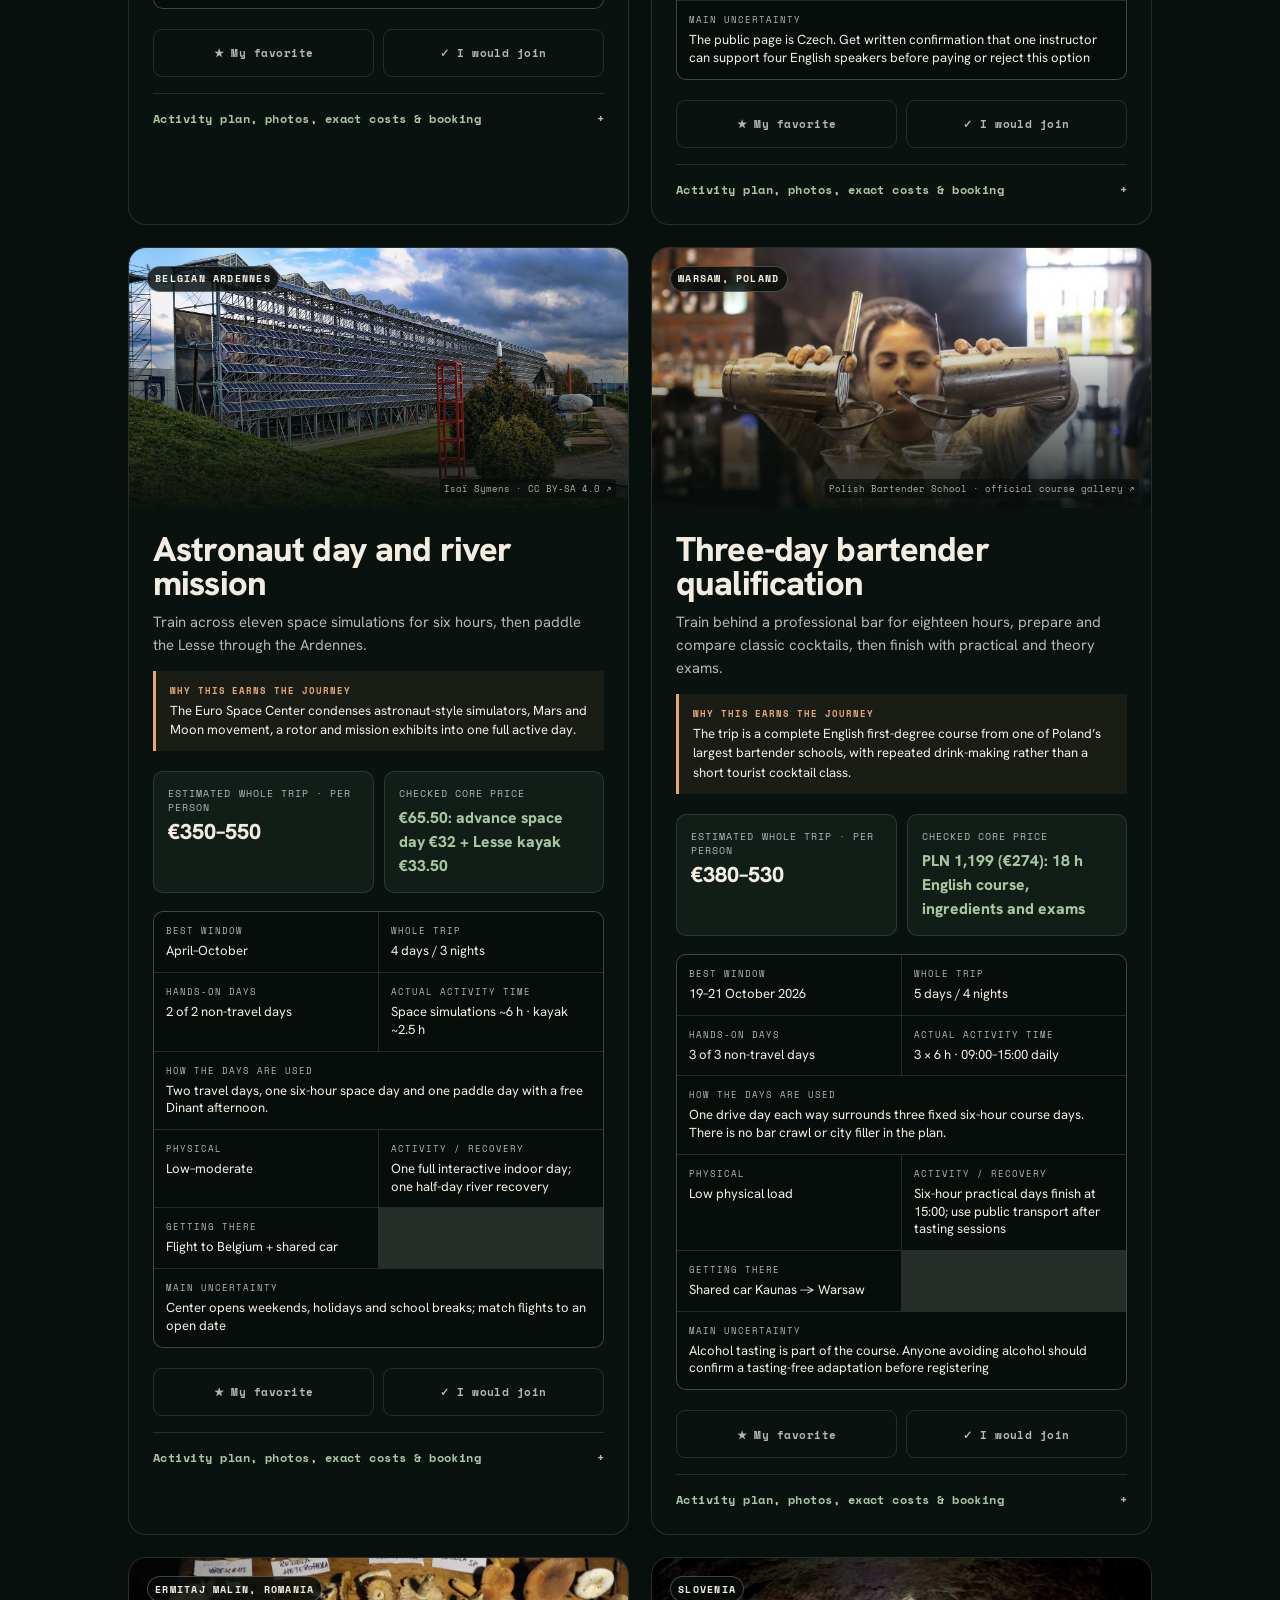
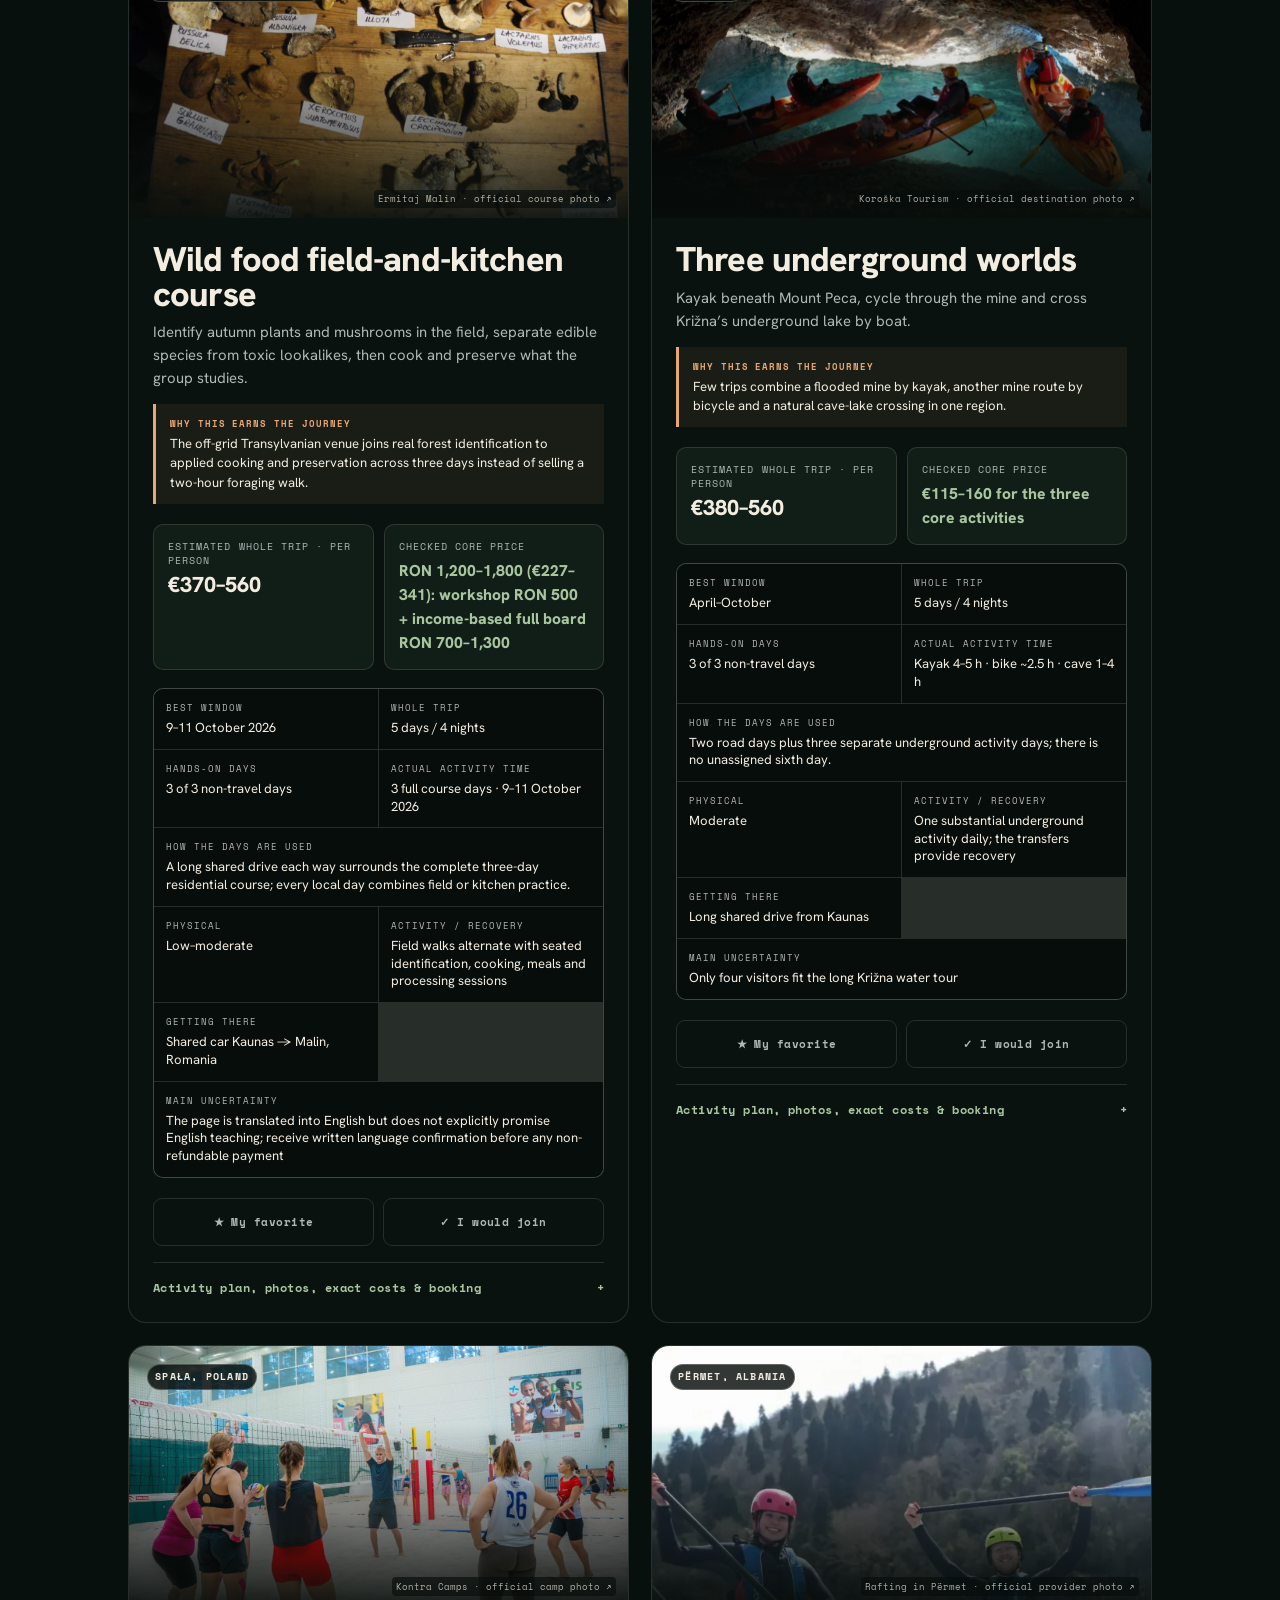
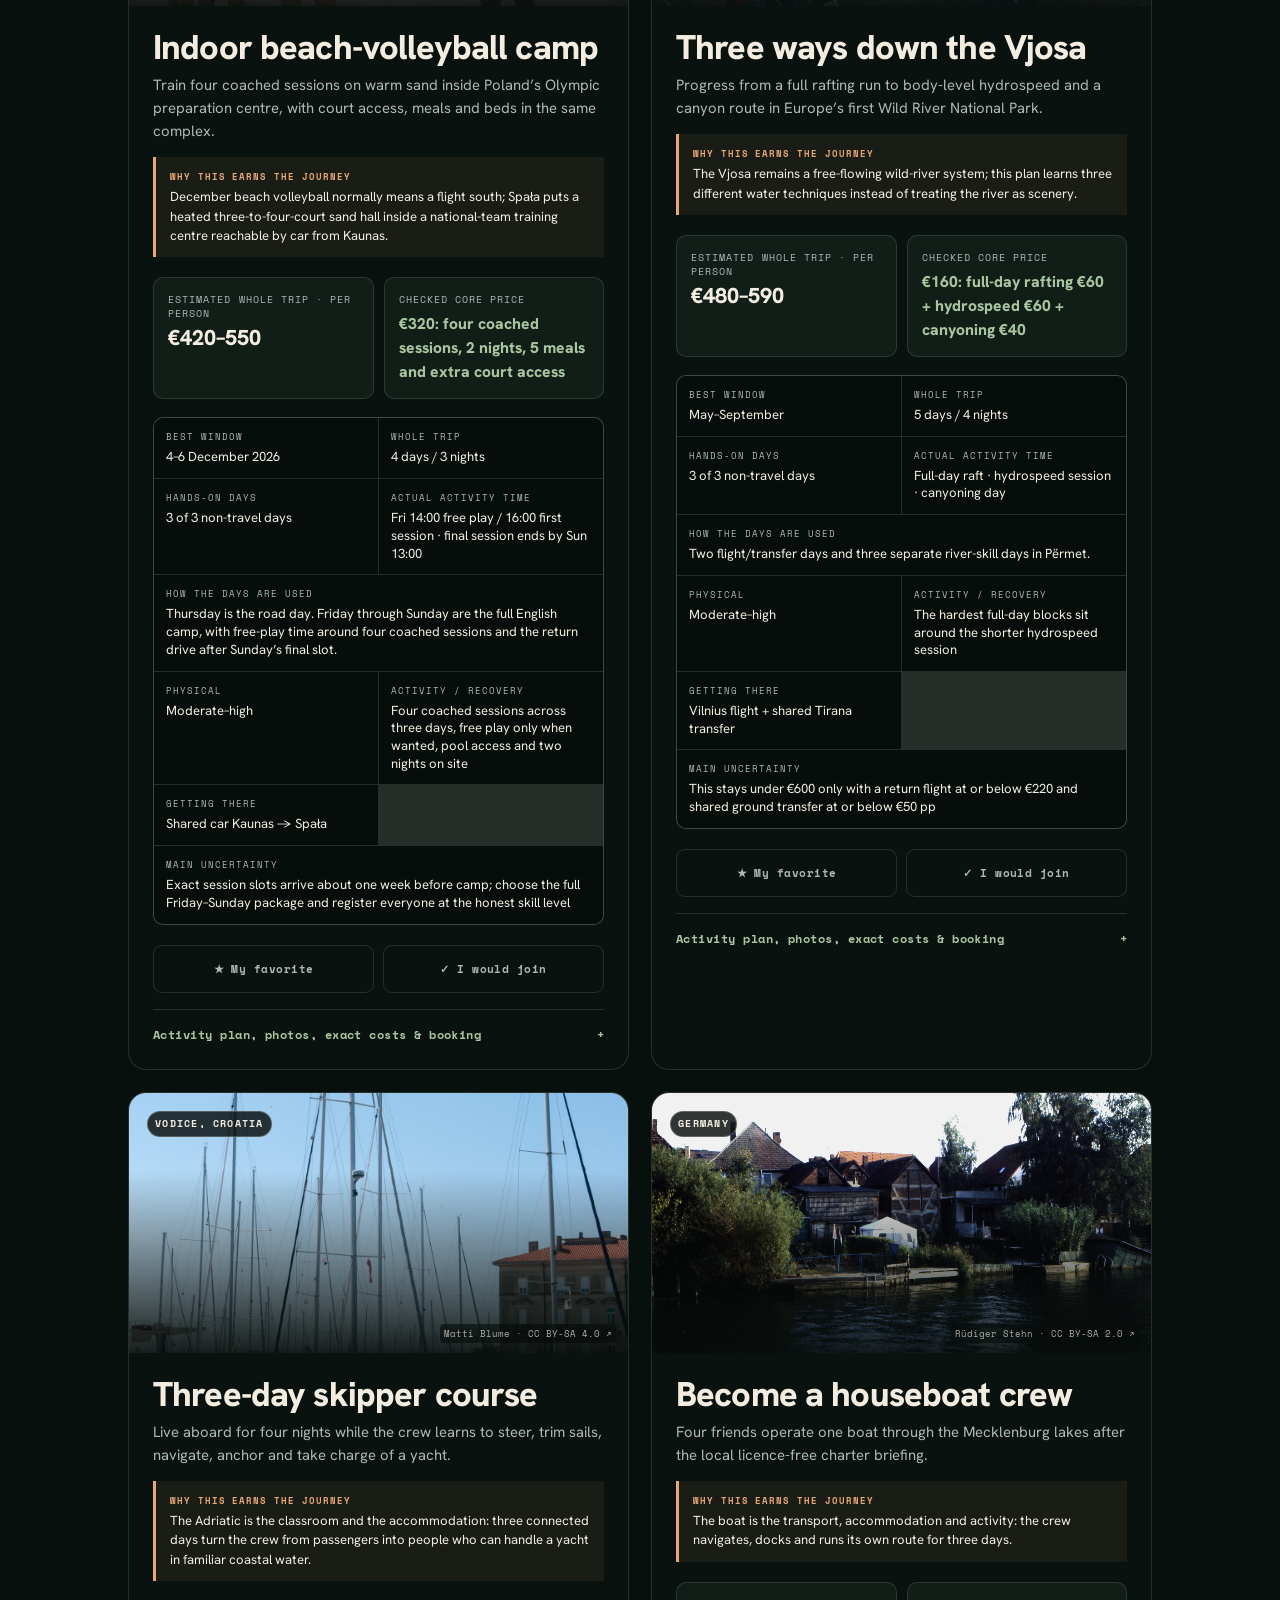
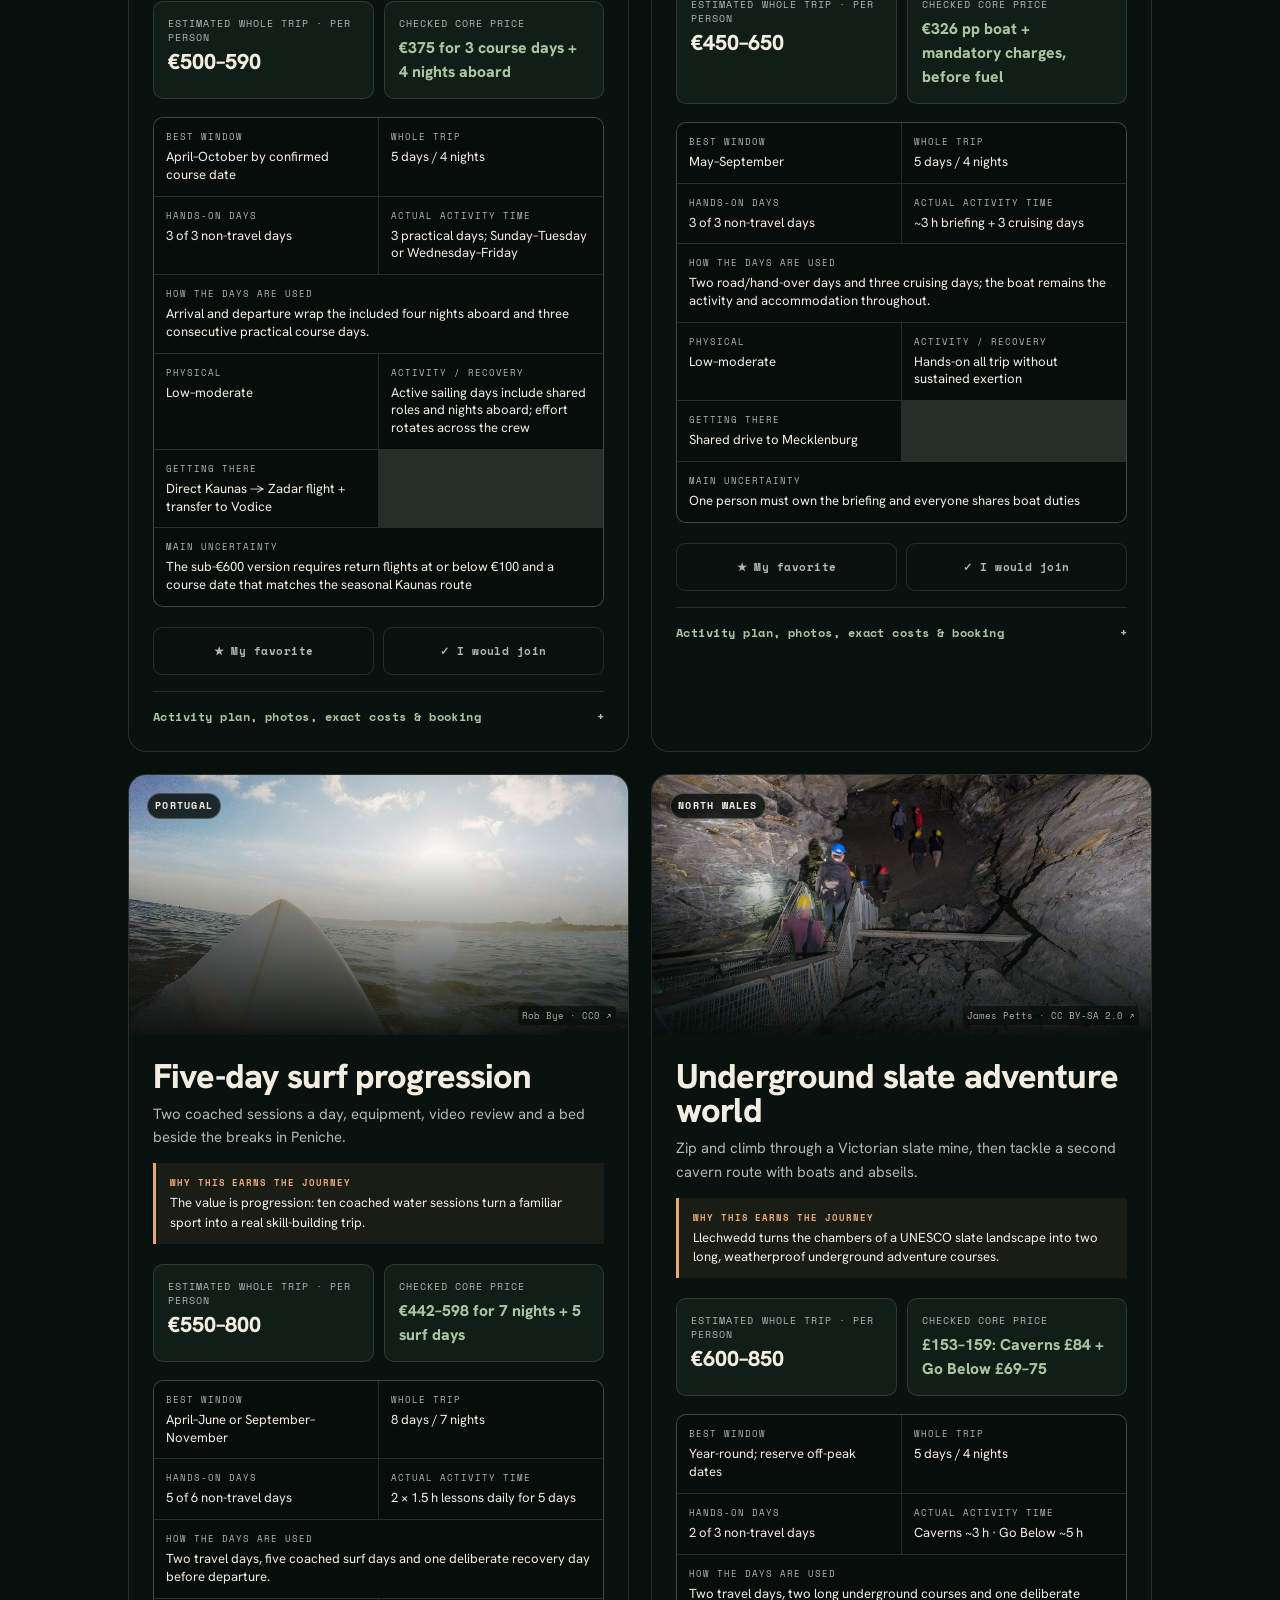
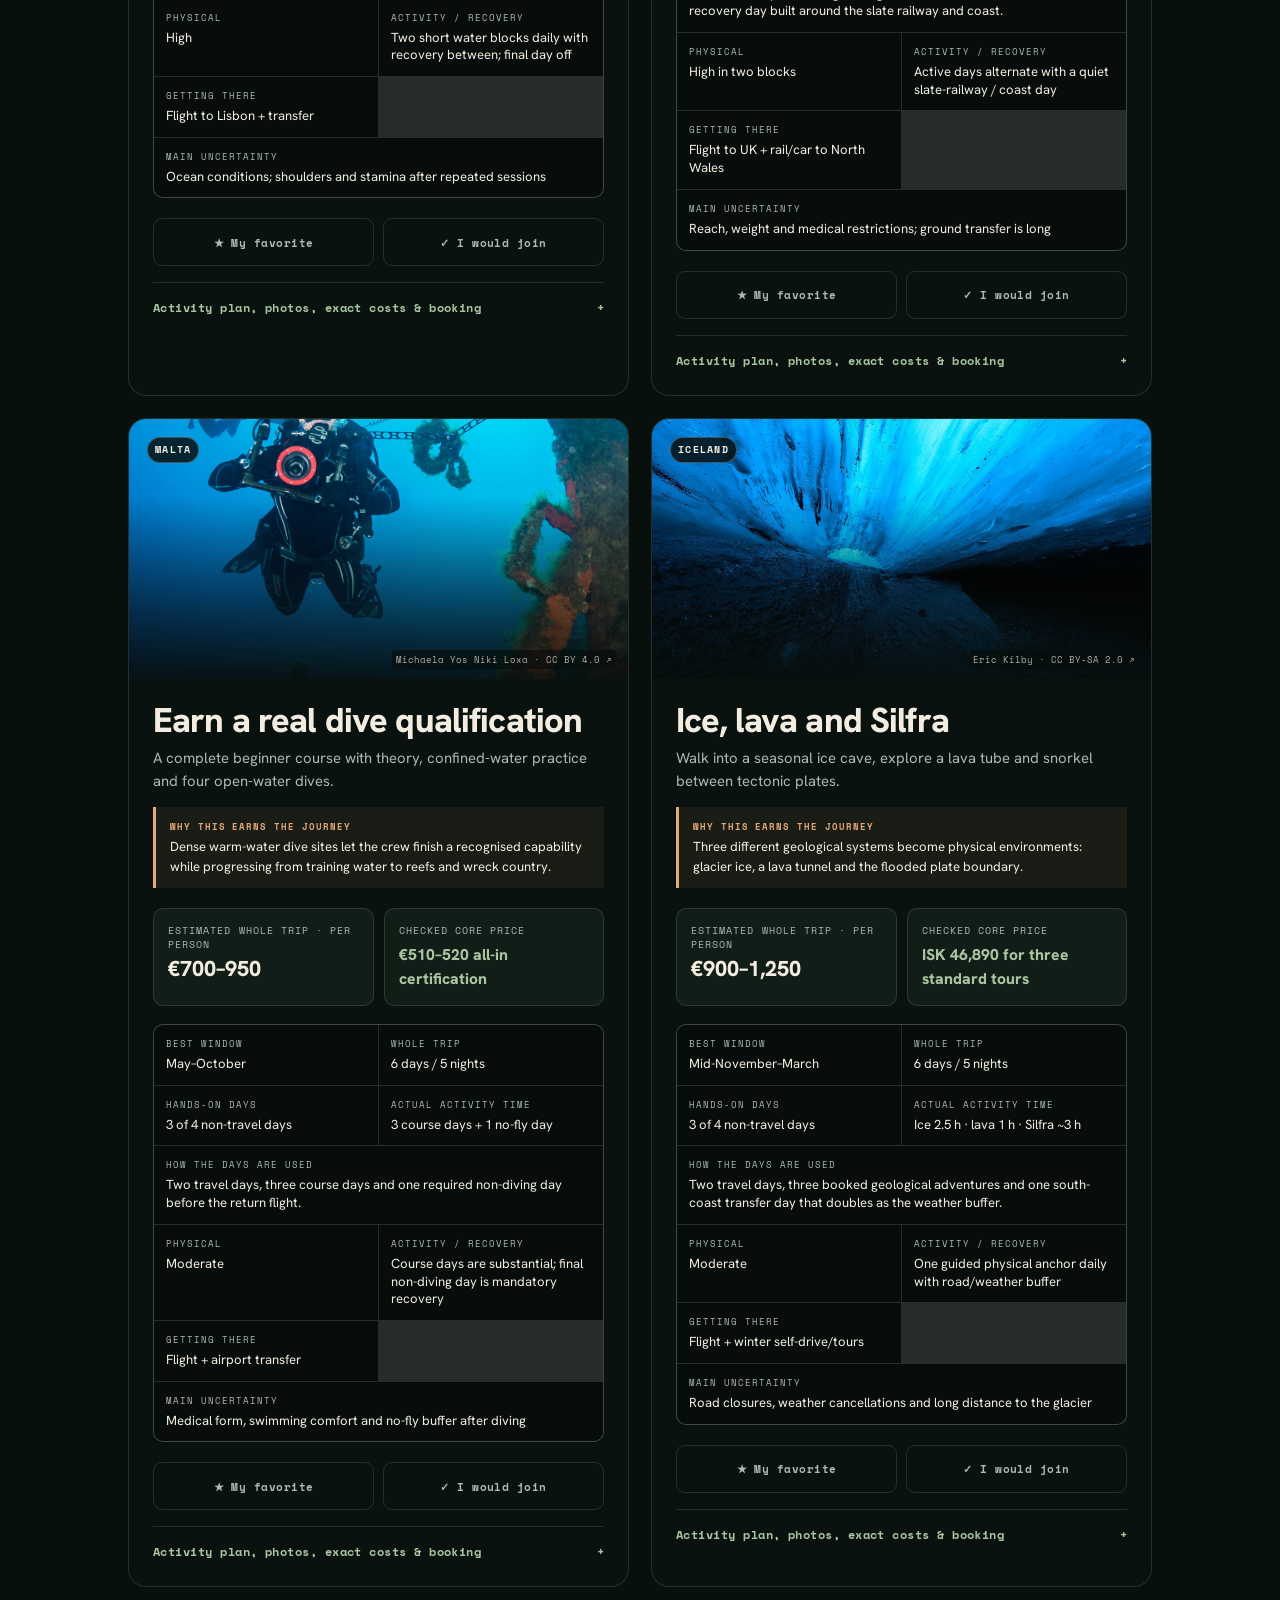
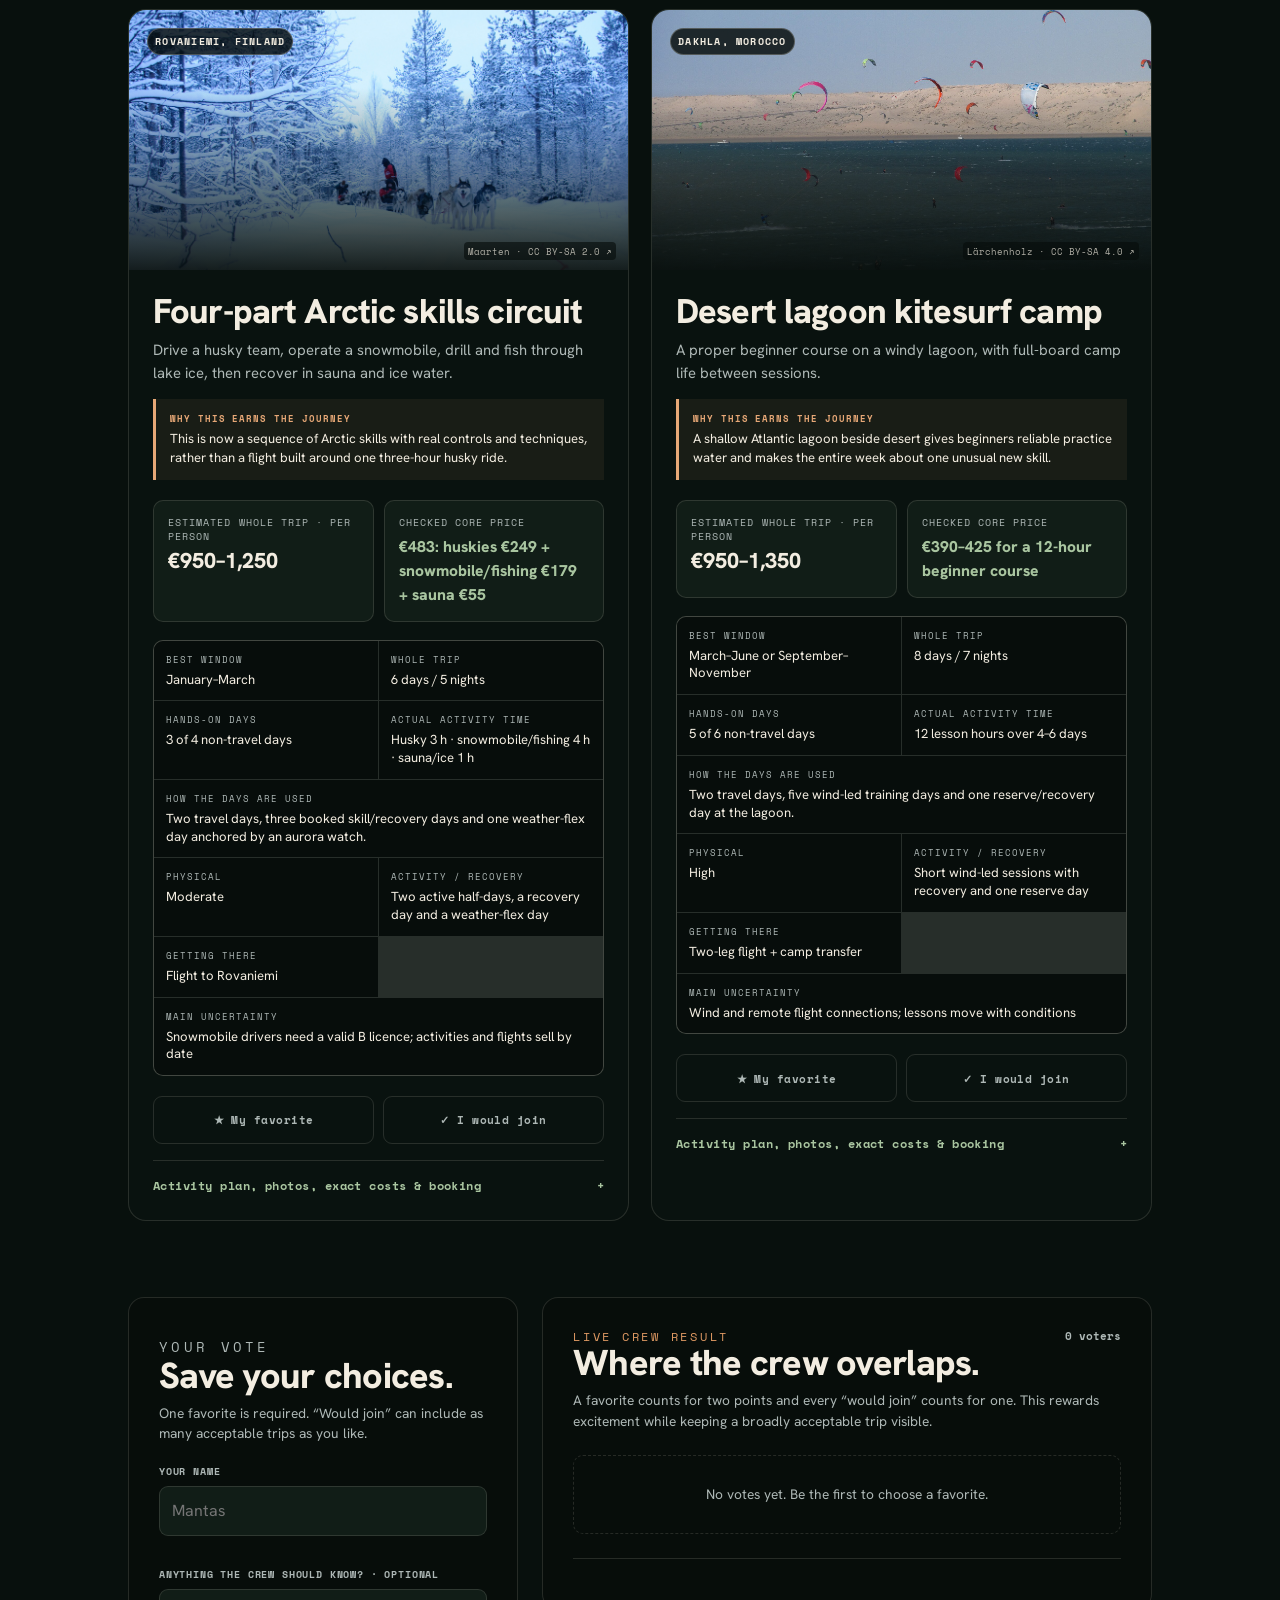
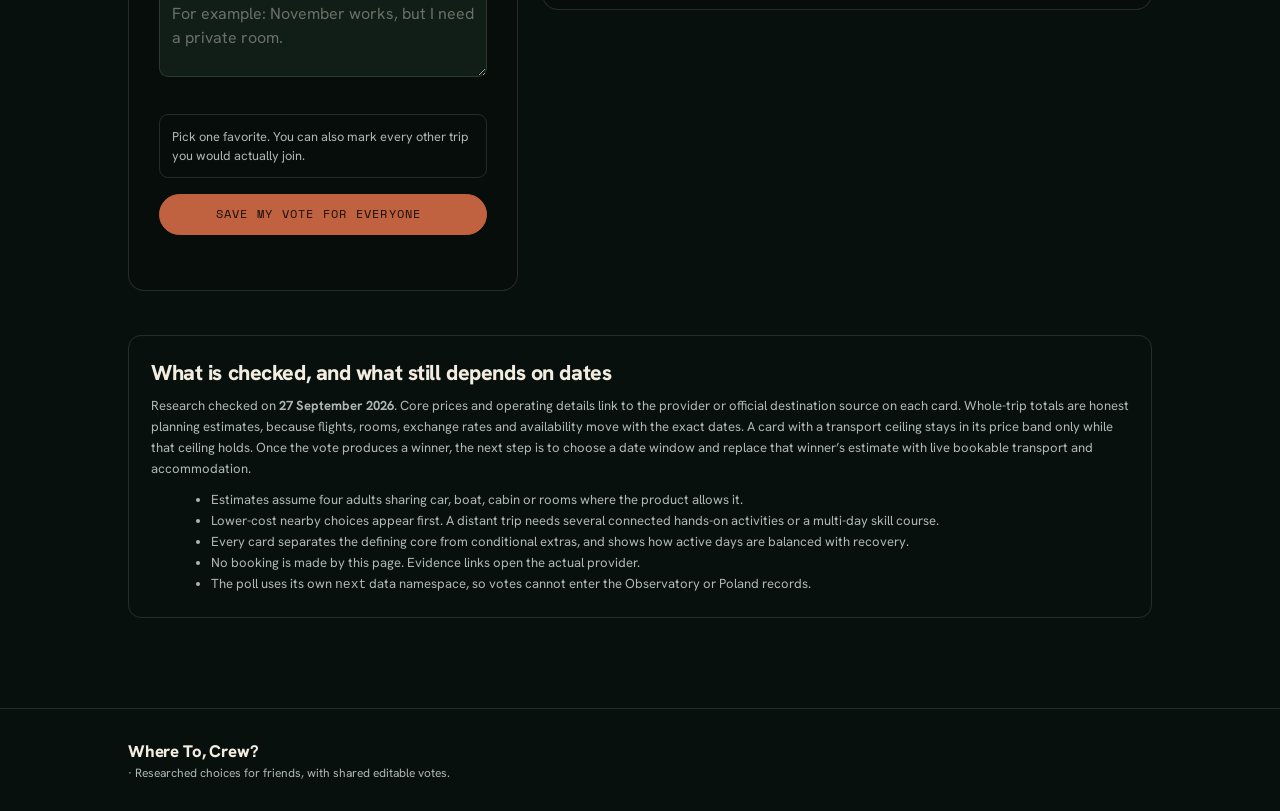
==== commit af019635: "Expand next trip poll to twenty options" ====
--- a/next/index.html
+++ b/next/index.html
@@ -9,7 +9,7 @@
 <title>Choose Our Next Trip — Where To, Crew?</title>
 <link rel="stylesheet" href="../assets/motion.css">
 <link rel="stylesheet" href="../assets/observatory.css">
-<link rel="stylesheet" href="../assets/next-trip.css?v=5">
+<link rel="stylesheet" href="../assets/next-trip.css?v=6">
 </head>
 <body class="theme-observatory next-page" data-screen-label="Next trip poll">
 <div class="cosmos" aria-hidden="true"><div class="band"></div><div class="haze"></div></div>
@@ -31,9 +31,9 @@
   <div class="wrap">
     <p class="eyebrow">The trip after the Observatory · shared crew poll</p>
     <h1 class="display">Choose the next adventure.</h1>
-    <p class="lede"><span id="heroCandidateCount">Fifteen</span> ideas, ordered from lower to higher estimated cost and checked against current provider prices, real activity time and recovery. Every trip lasts at least four days and puts the crew into the activity on most usable days. Pick one favorite, then mark every other trip you would genuinely join. Your saved vote appears for everyone.</p>
+    <p class="lede"><span id="heroCandidateCount">Twenty</span> ideas, ordered from lower to higher estimated cost and checked against current provider prices, real activity time and recovery. Every trip lasts at least four days and puts the crew into the activity on most usable days. Pick one favorite, then mark every other trip you would genuinely join. Your saved vote appears for everyone.</p>
     <div class="hero-actions">
-      <a class="btn btn--solid" href="#choices"><span class="fill"></span><span class="lbl" id="compareCount">Compare all 15 ↓</span></a>
+      <a class="btn btn--solid" href="#choices"><span class="fill"></span><span class="lbl" id="compareCount">Compare all 20 ↓</span></a>
       <a class="btn" href="#results"><span class="fill"></span><span class="lbl">See crew result</span></a>
     </div>
     <div class="research-note" aria-label="How to use the comparison">
@@ -53,7 +53,7 @@
         <button class="filter" type="button" data-filter="600to899">€600–899</button>
         <button class="filter" type="button" data-filter="900plus">€900+</button>
       </div>
-      <span class="toolbar-count" id="candidateCount">15 choices</span>
+      <span class="toolbar-count" id="candidateCount">20 choices</span>
     </div>
 
     <div class="trip-grid" id="tripGrid" aria-live="polite"></div>
@@ -94,9 +94,9 @@
 
 <footer class="poll-footer"><div class="wrap"><a class="brand" href="../index.html">Where To, Crew?</a> · Researched choices for friends, with shared editable votes.</div></footer>
 
-<script src="../assets/next-trips.js?v=5"></script>
+<script src="../assets/next-trips.js?v=6"></script>
 <script src="../assets/config.js"></script>
 <script src="../assets/store.js"></script>
-<script src="../assets/next-poll.js?v=5"></script>
+<script src="../assets/next-poll.js?v=6"></script>
 </body>
 </html>
--- a/assets/next-trip.css
+++ b/assets/next-trip.css
@@ -64,6 +64,11 @@
 .activity-plan{list-style:none;counter-reset:days;display:grid;gap:8px;margin:0 0 18px;padding:0}
 .activity-plan li{counter-increment:days;display:grid;grid-template-columns:28px 1fr;gap:9px;color:var(--paper);font-size:.85rem;line-height:1.4}
 .activity-plan li:before{content:counter(days);display:grid;place-items:center;width:24px;height:24px;border-radius:50%;border:1px solid var(--sage);color:var(--sage);font:.65rem var(--mono)}
+.activity-photo{position:relative;margin:0 0 20px;border:1px solid var(--line);border-radius:10px;overflow:hidden;background:var(--forest-2)}
+.activity-photo img{display:block;width:100%;height:clamp(190px,29vw,300px);object-fit:cover}
+.activity-photo figcaption{position:absolute;right:8px;bottom:8px;padding:.35em .5em;border-radius:4px;background:rgba(7,13,11,.78);font:.58rem var(--mono)}
+.activity-photo a{color:rgba(243,237,225,.82);text-decoration:none}
+.activity-photo a:hover{color:var(--paper)}
 .basis{color:var(--paper-soft);font-size:.82rem;line-height:1.55;margin-bottom:15px}
 .cost-scope{display:grid;gap:8px;margin:0 0 18px}
 .cost-scope p{padding:11px 12px;border:1px solid var(--line);border-radius:8px;background:var(--forest-2);color:var(--paper-soft);font-size:.8rem;line-height:1.5}
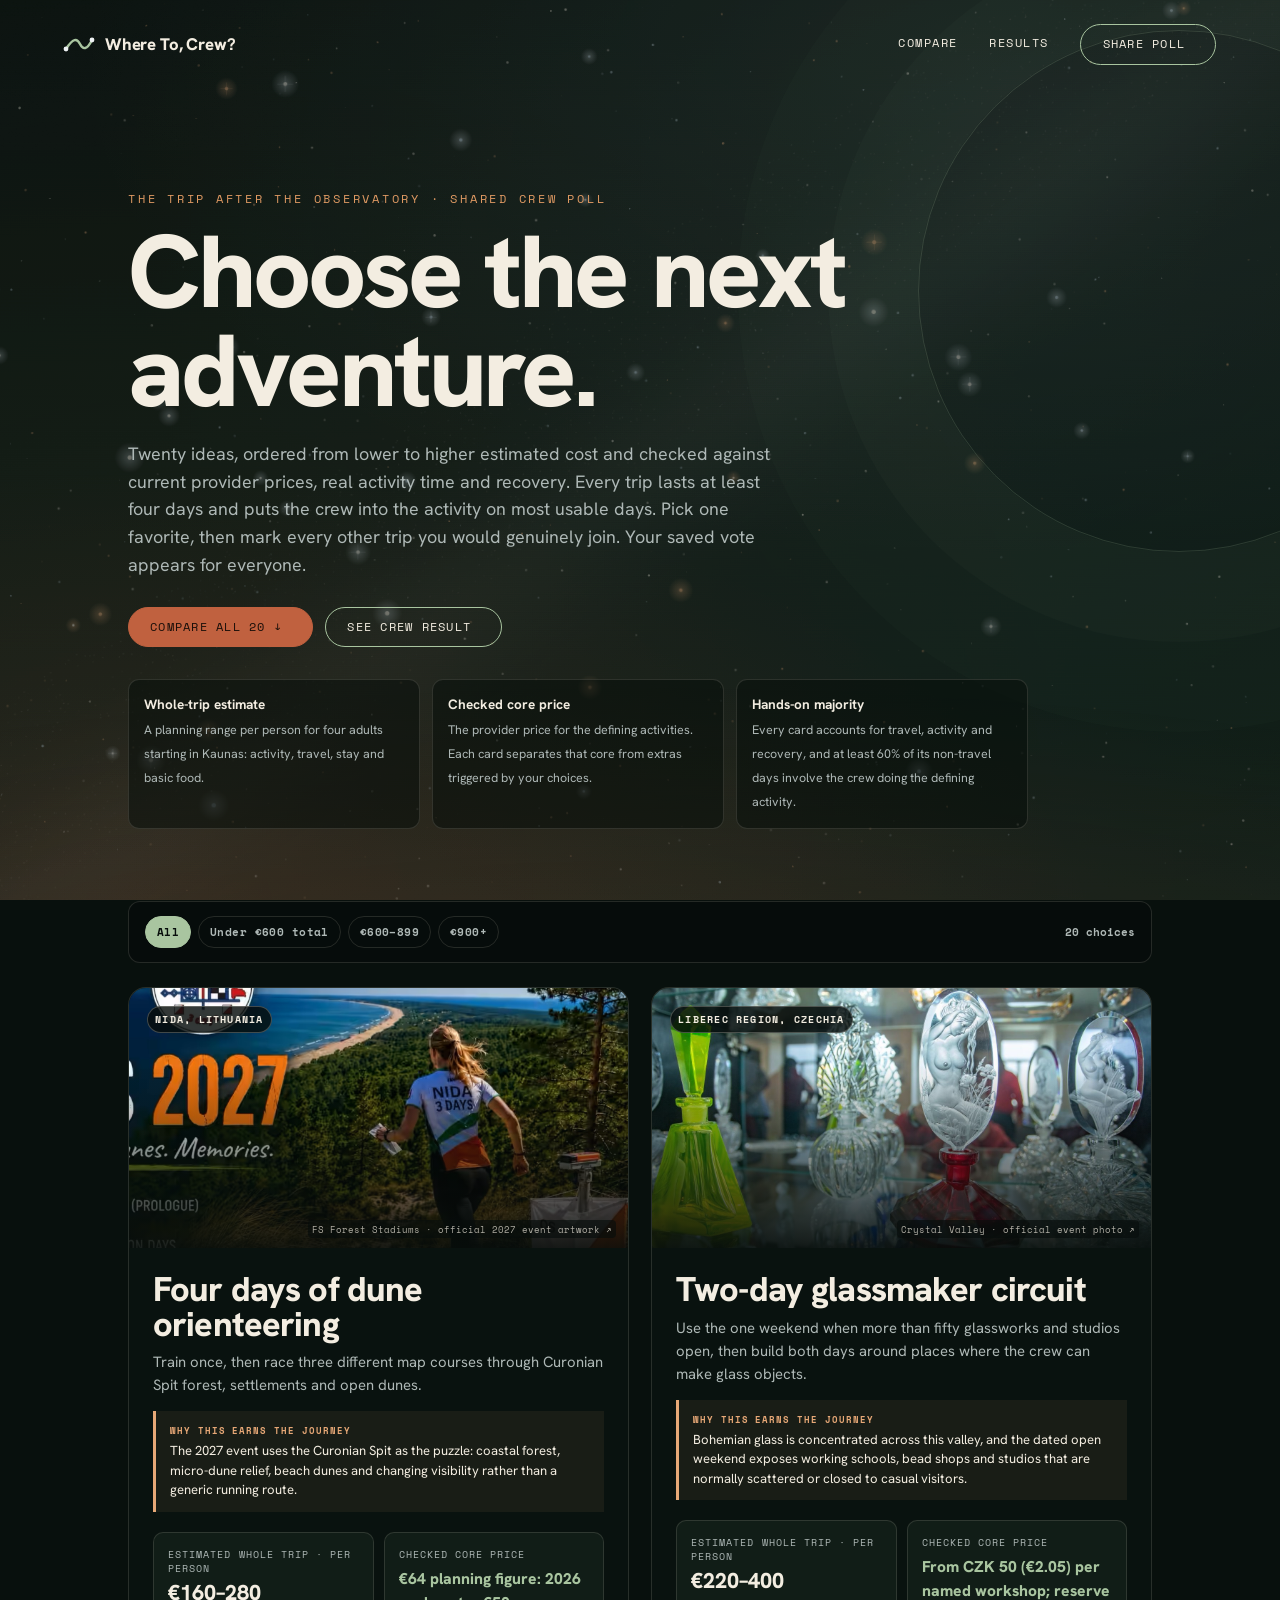
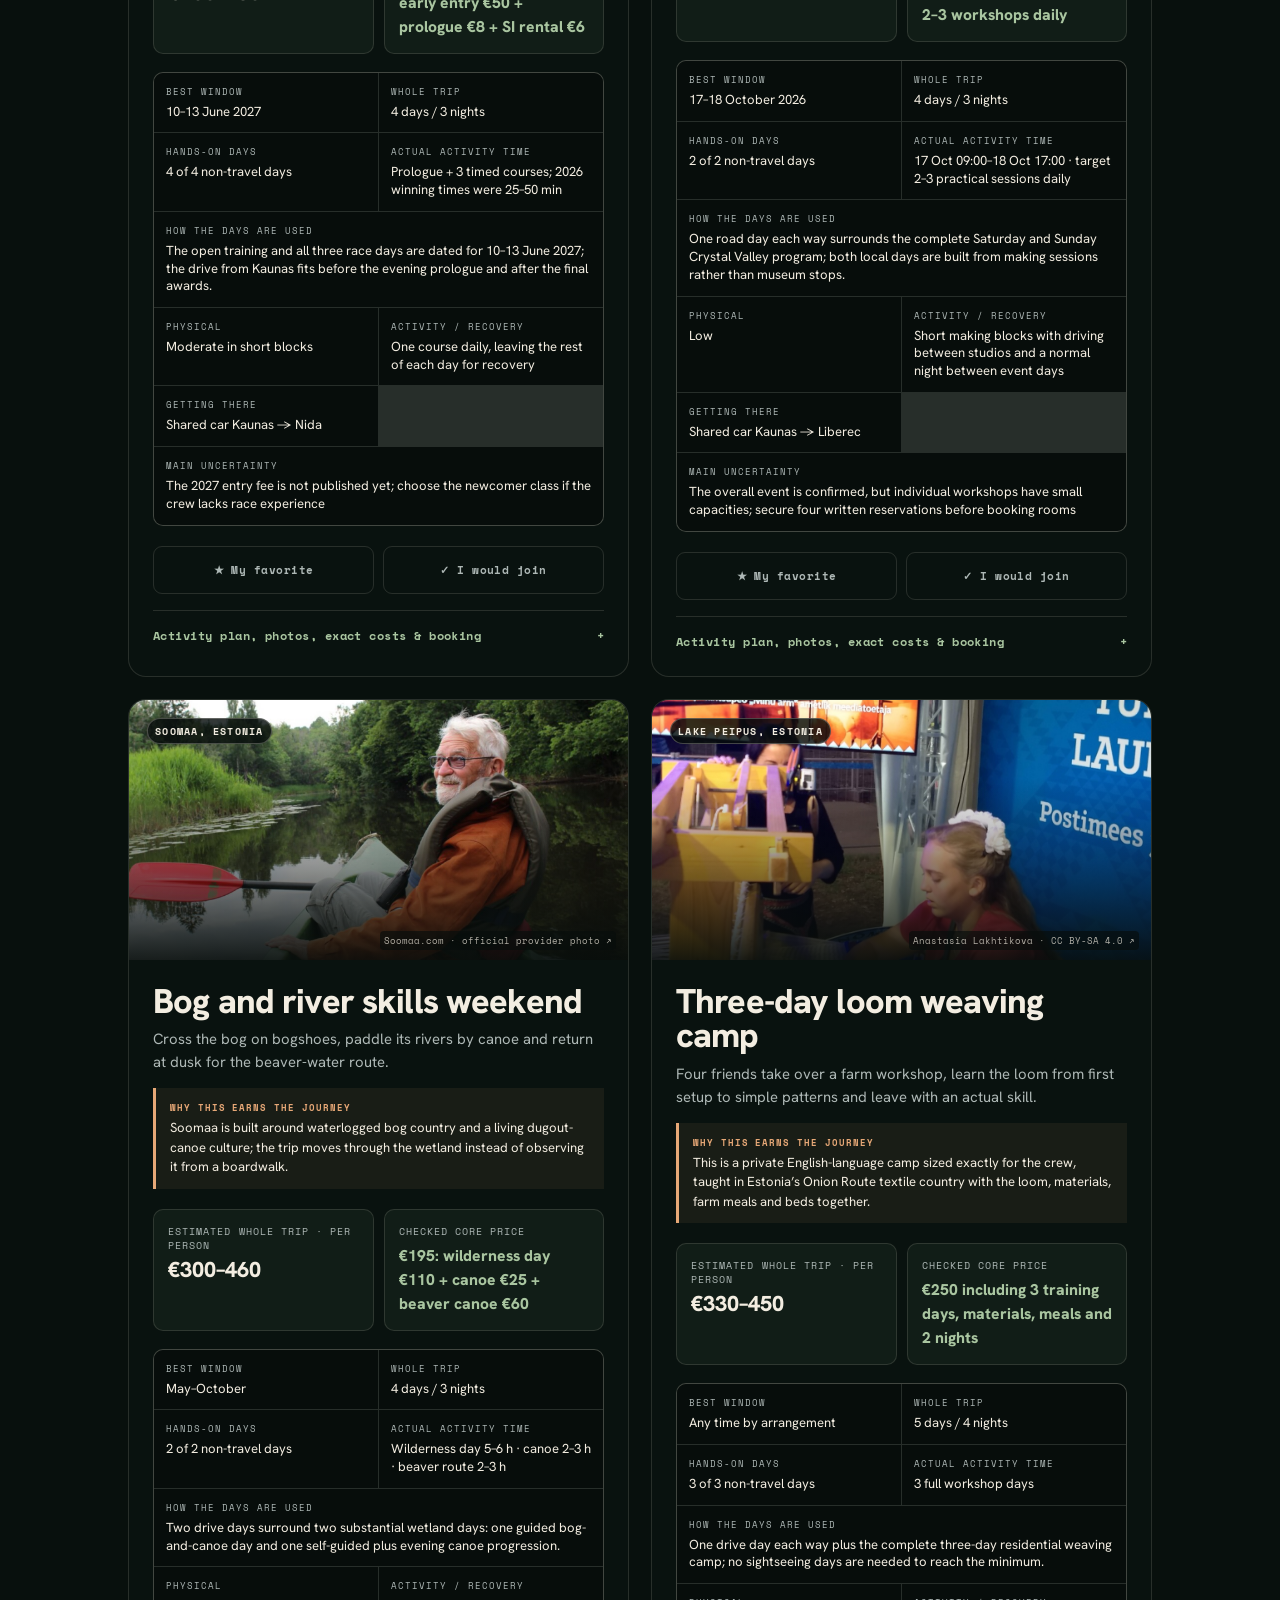
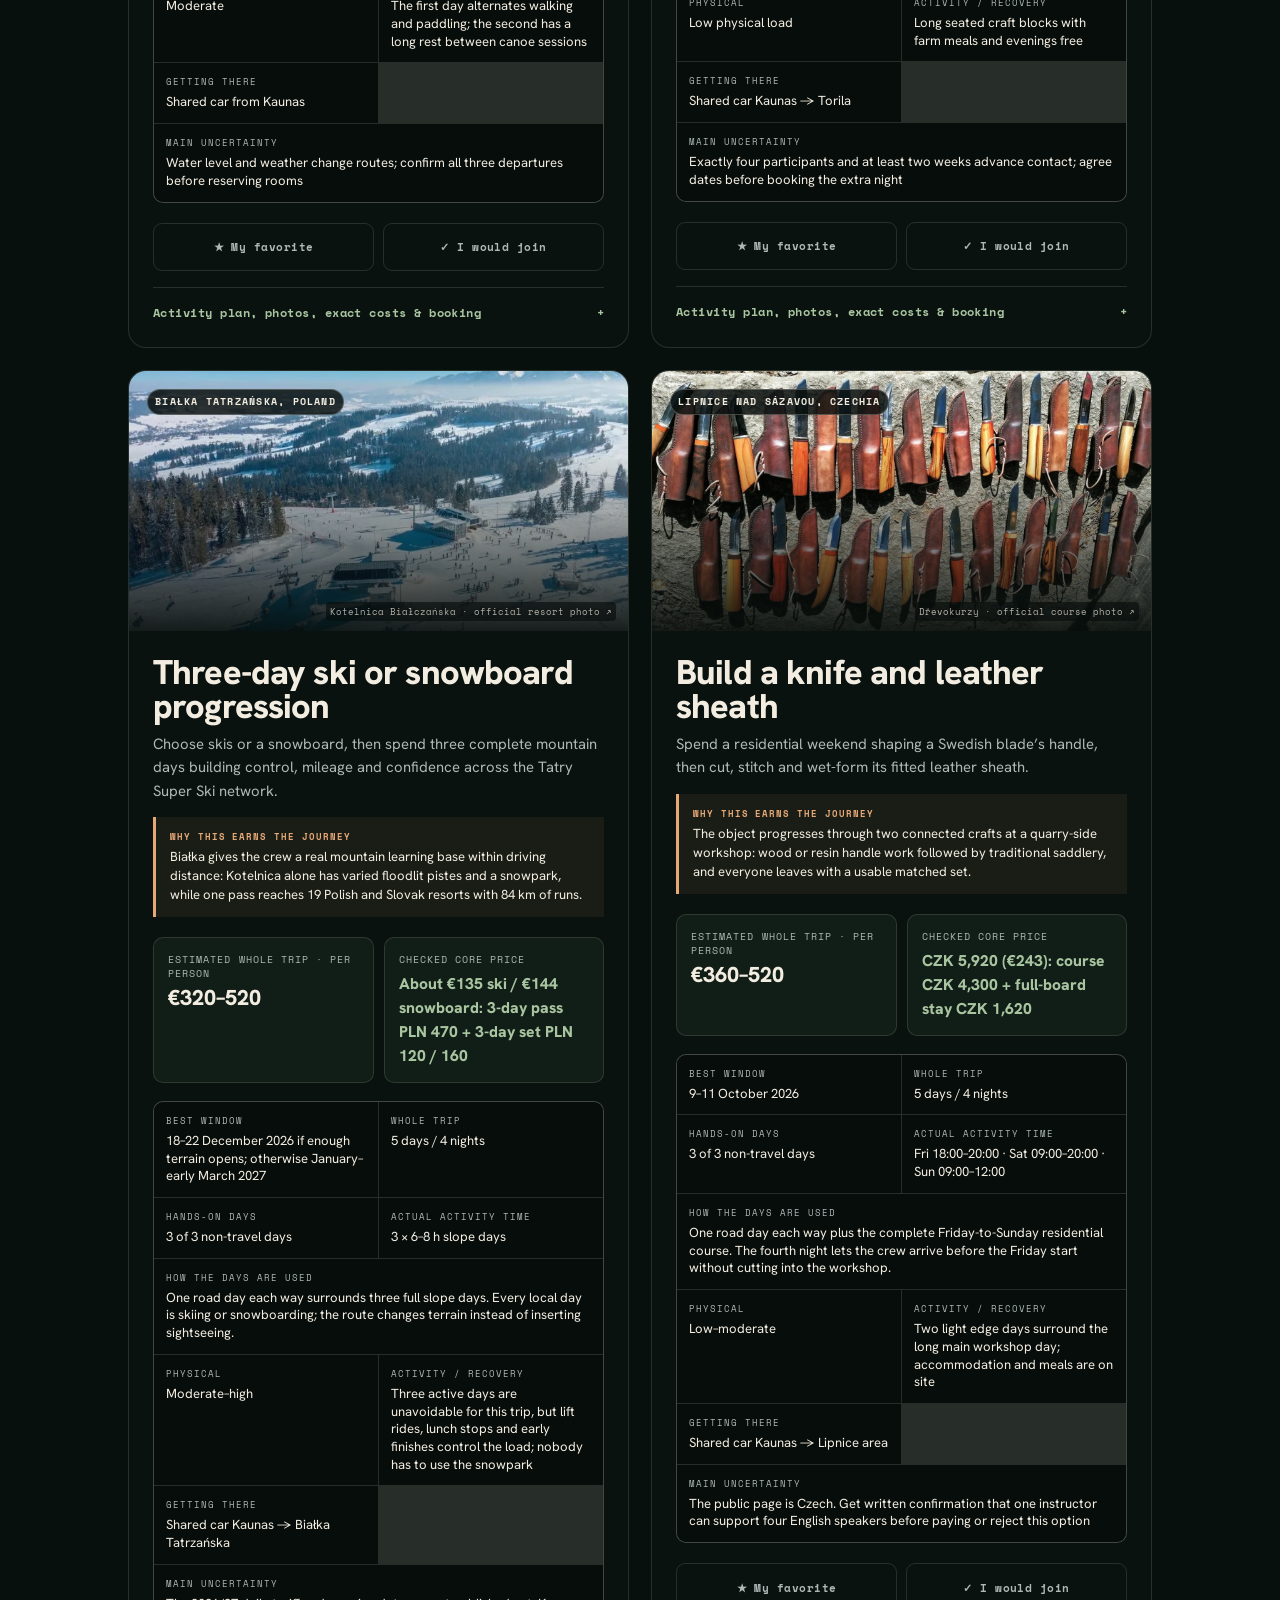
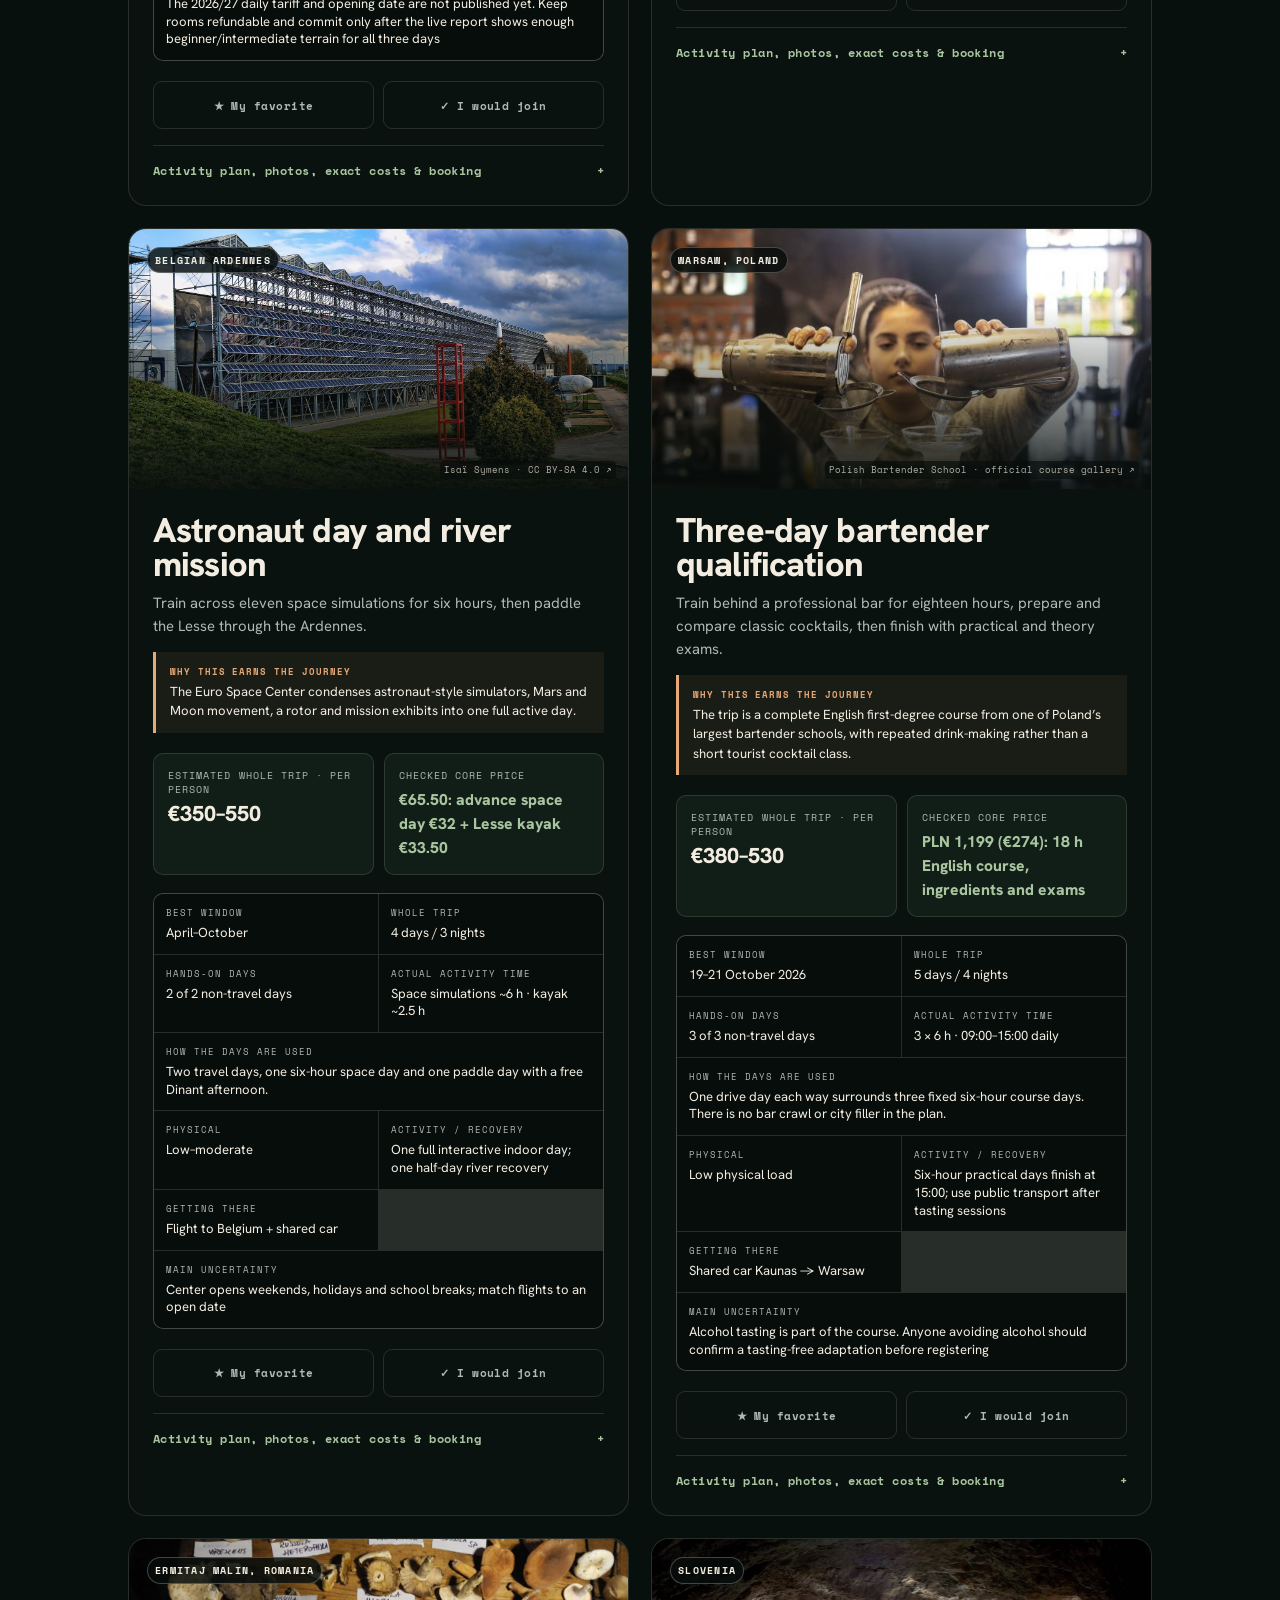
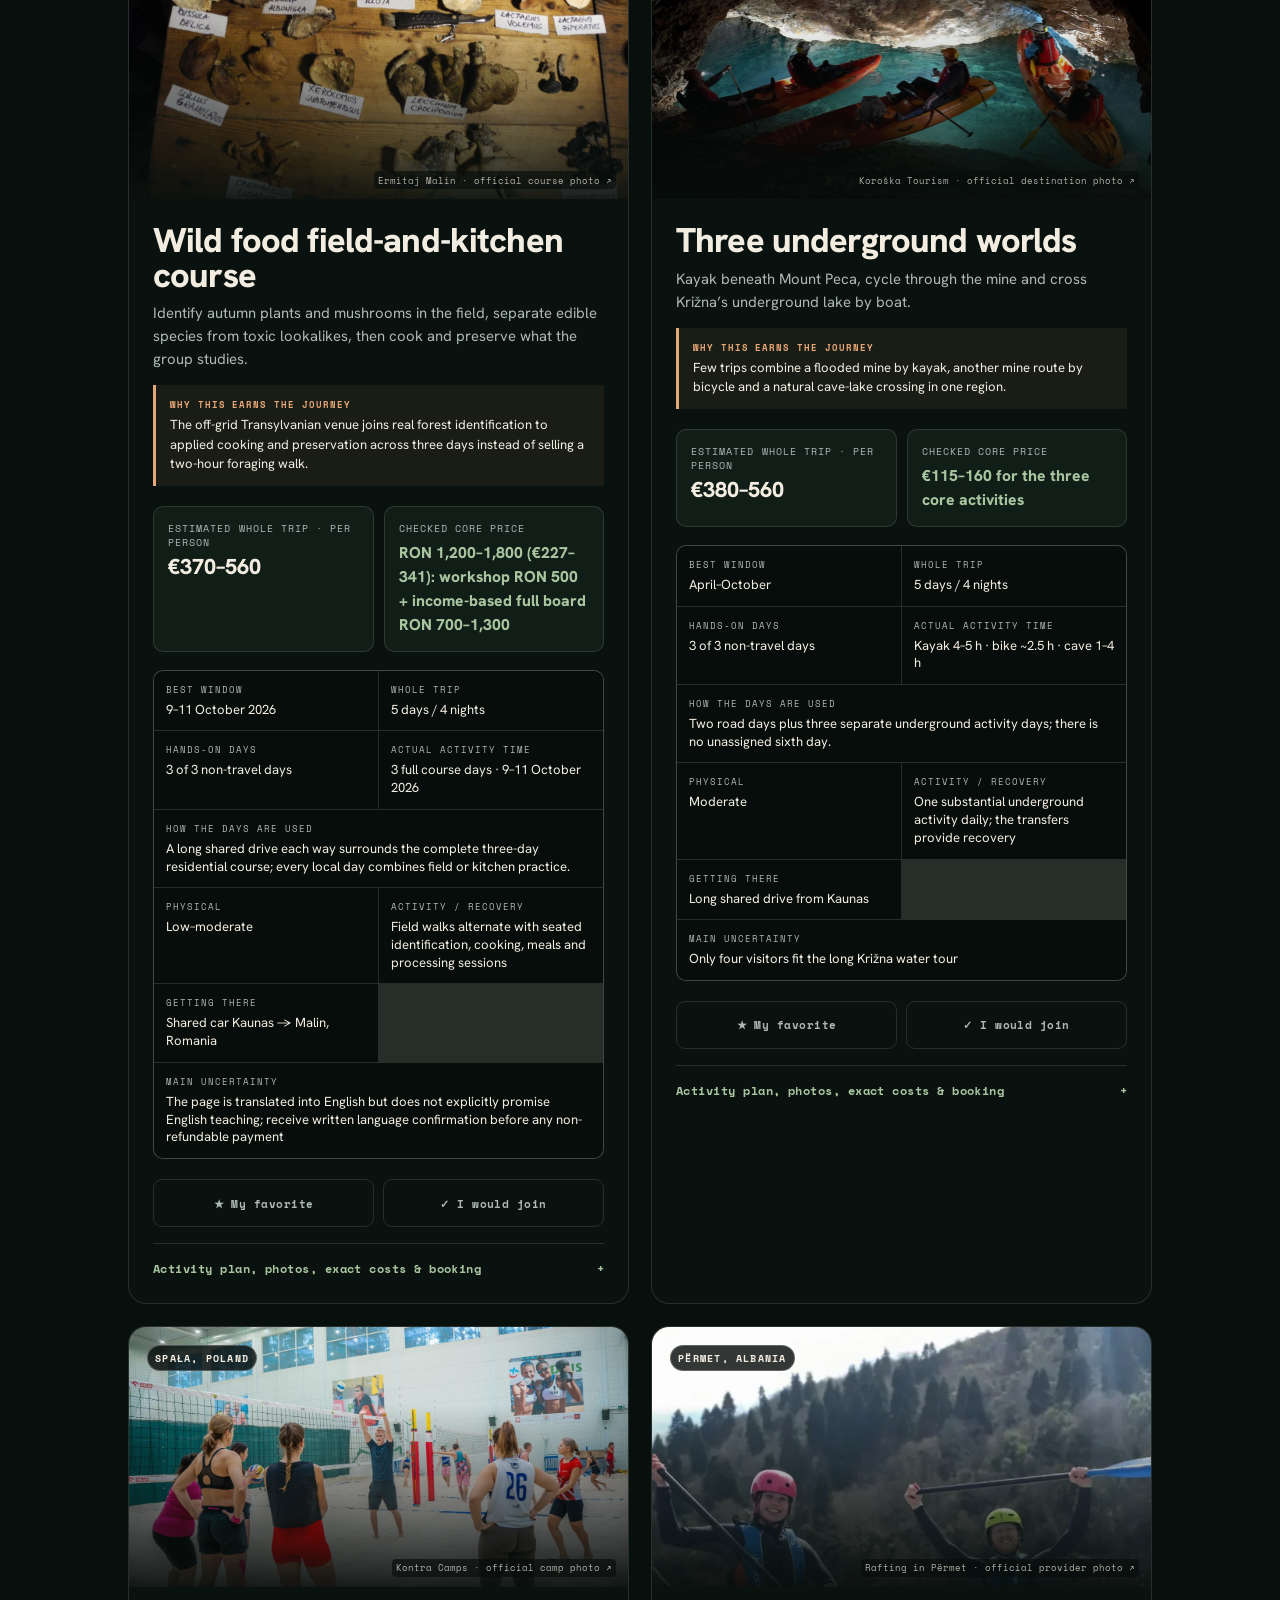
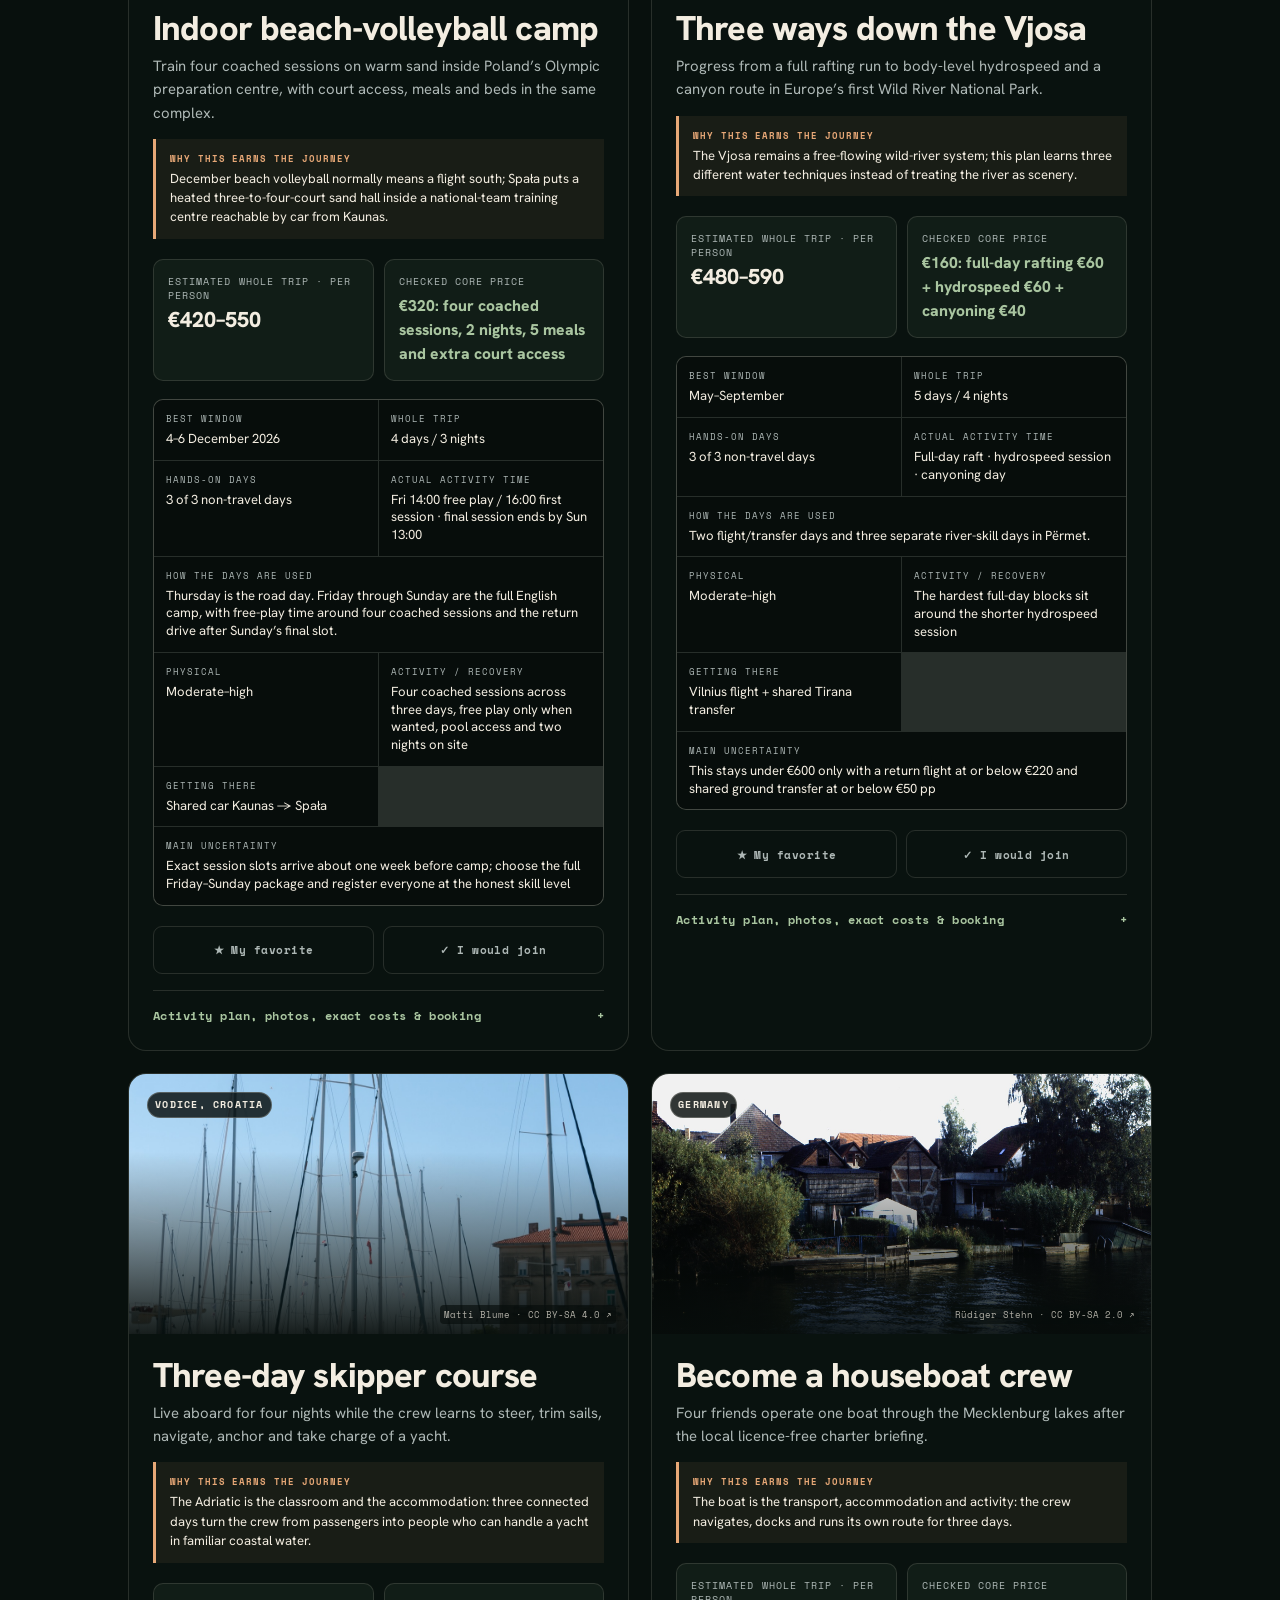
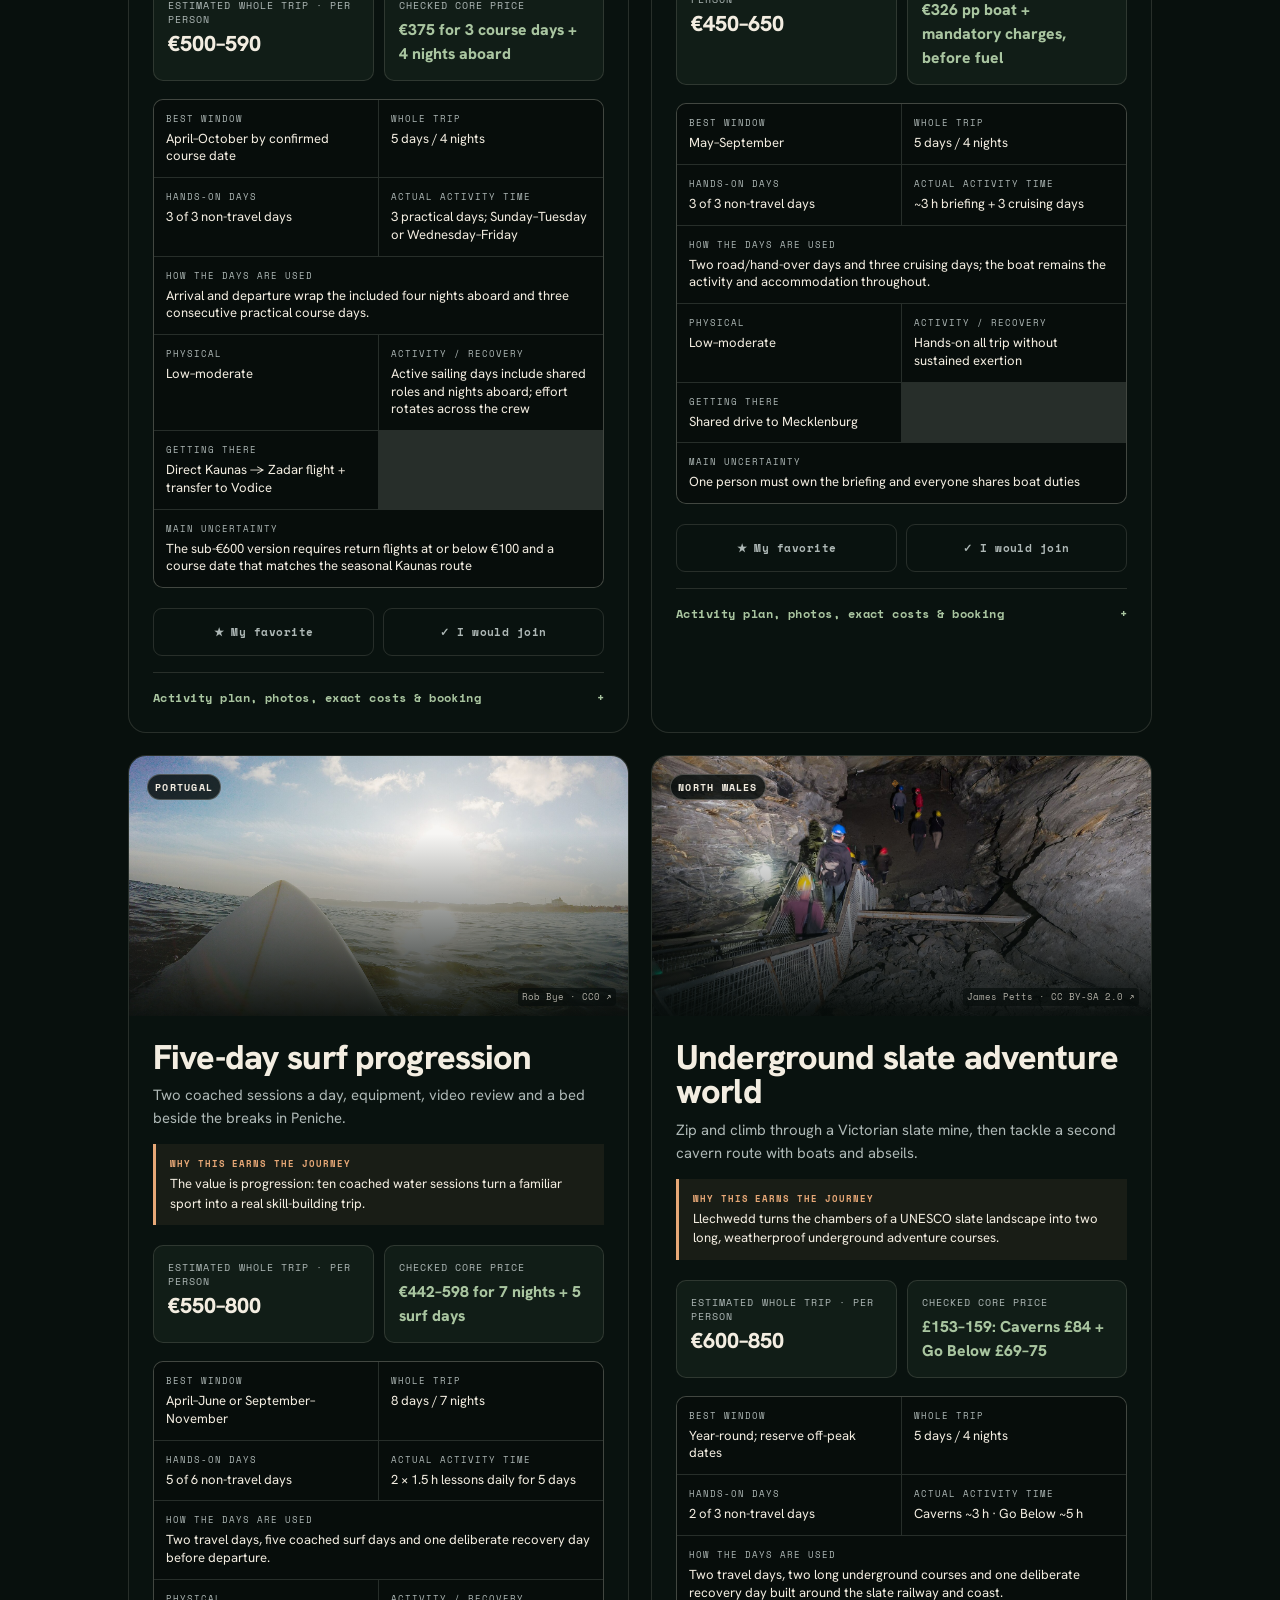
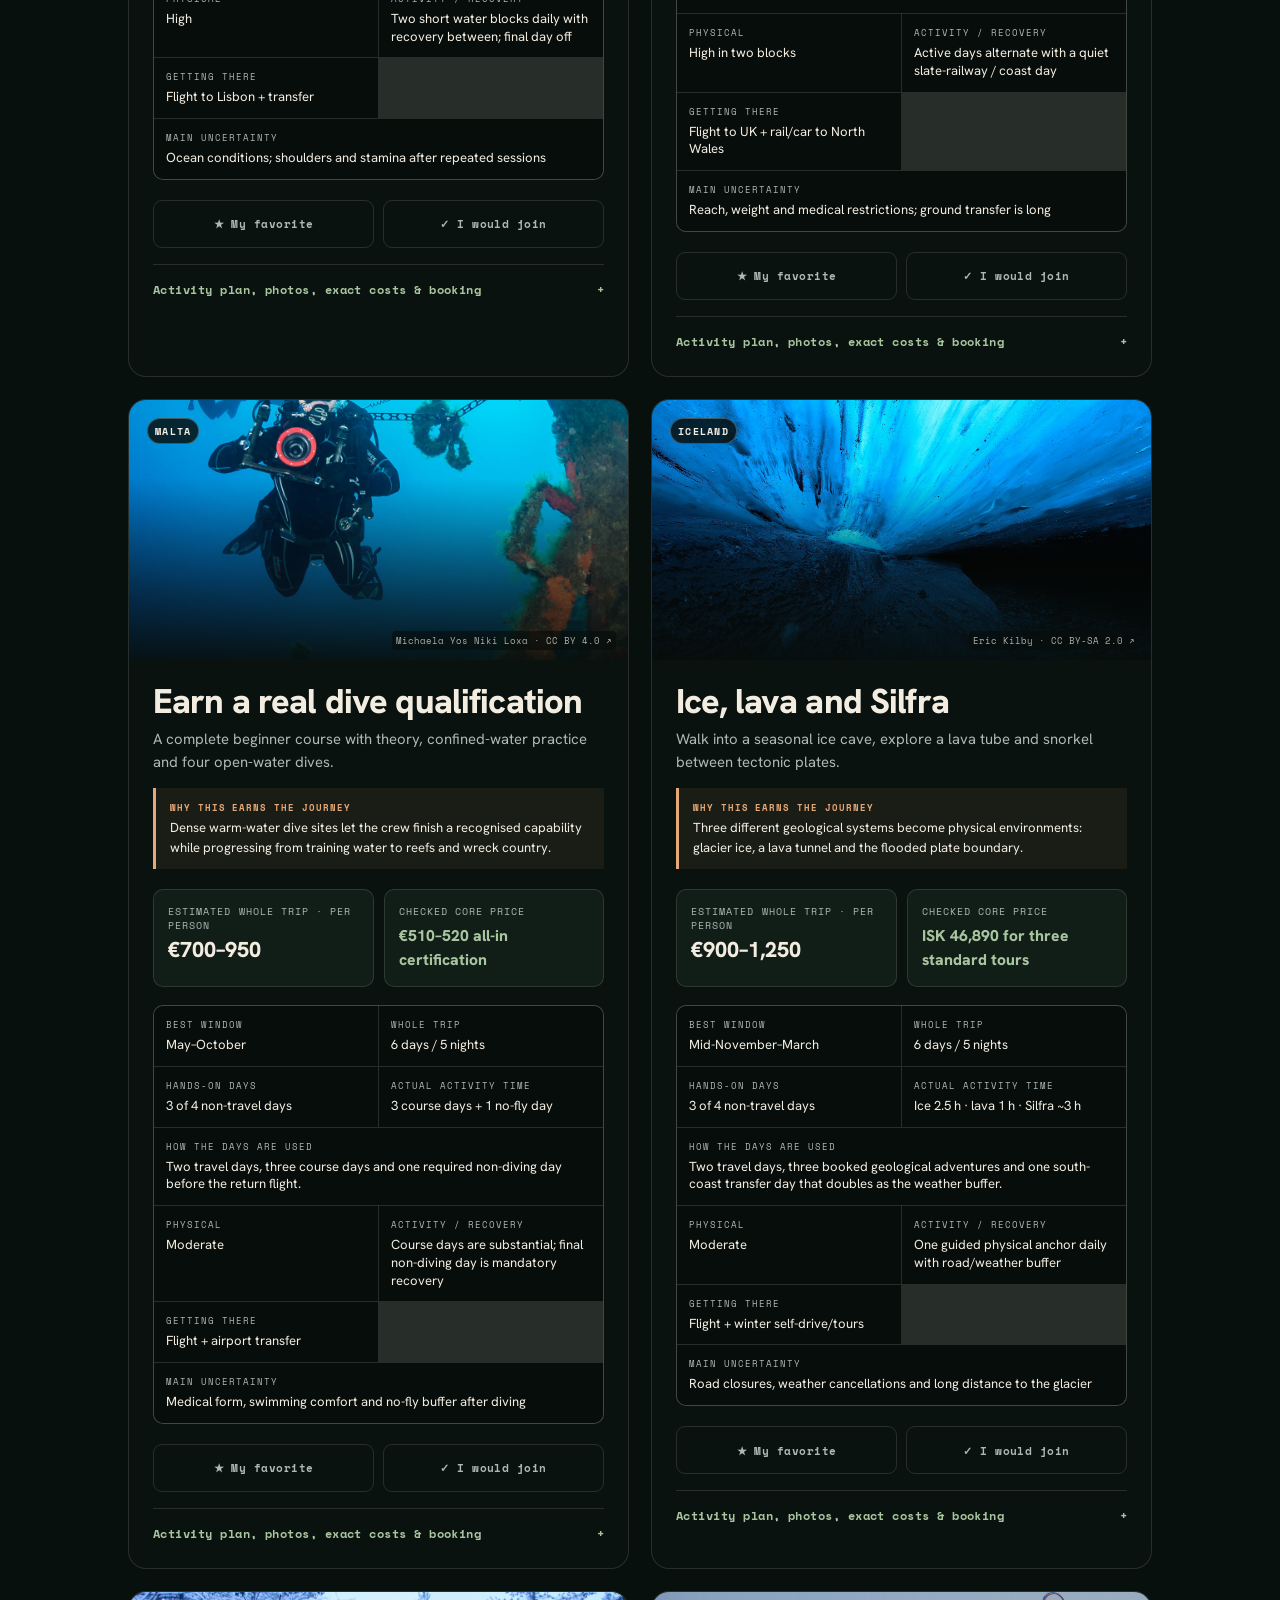
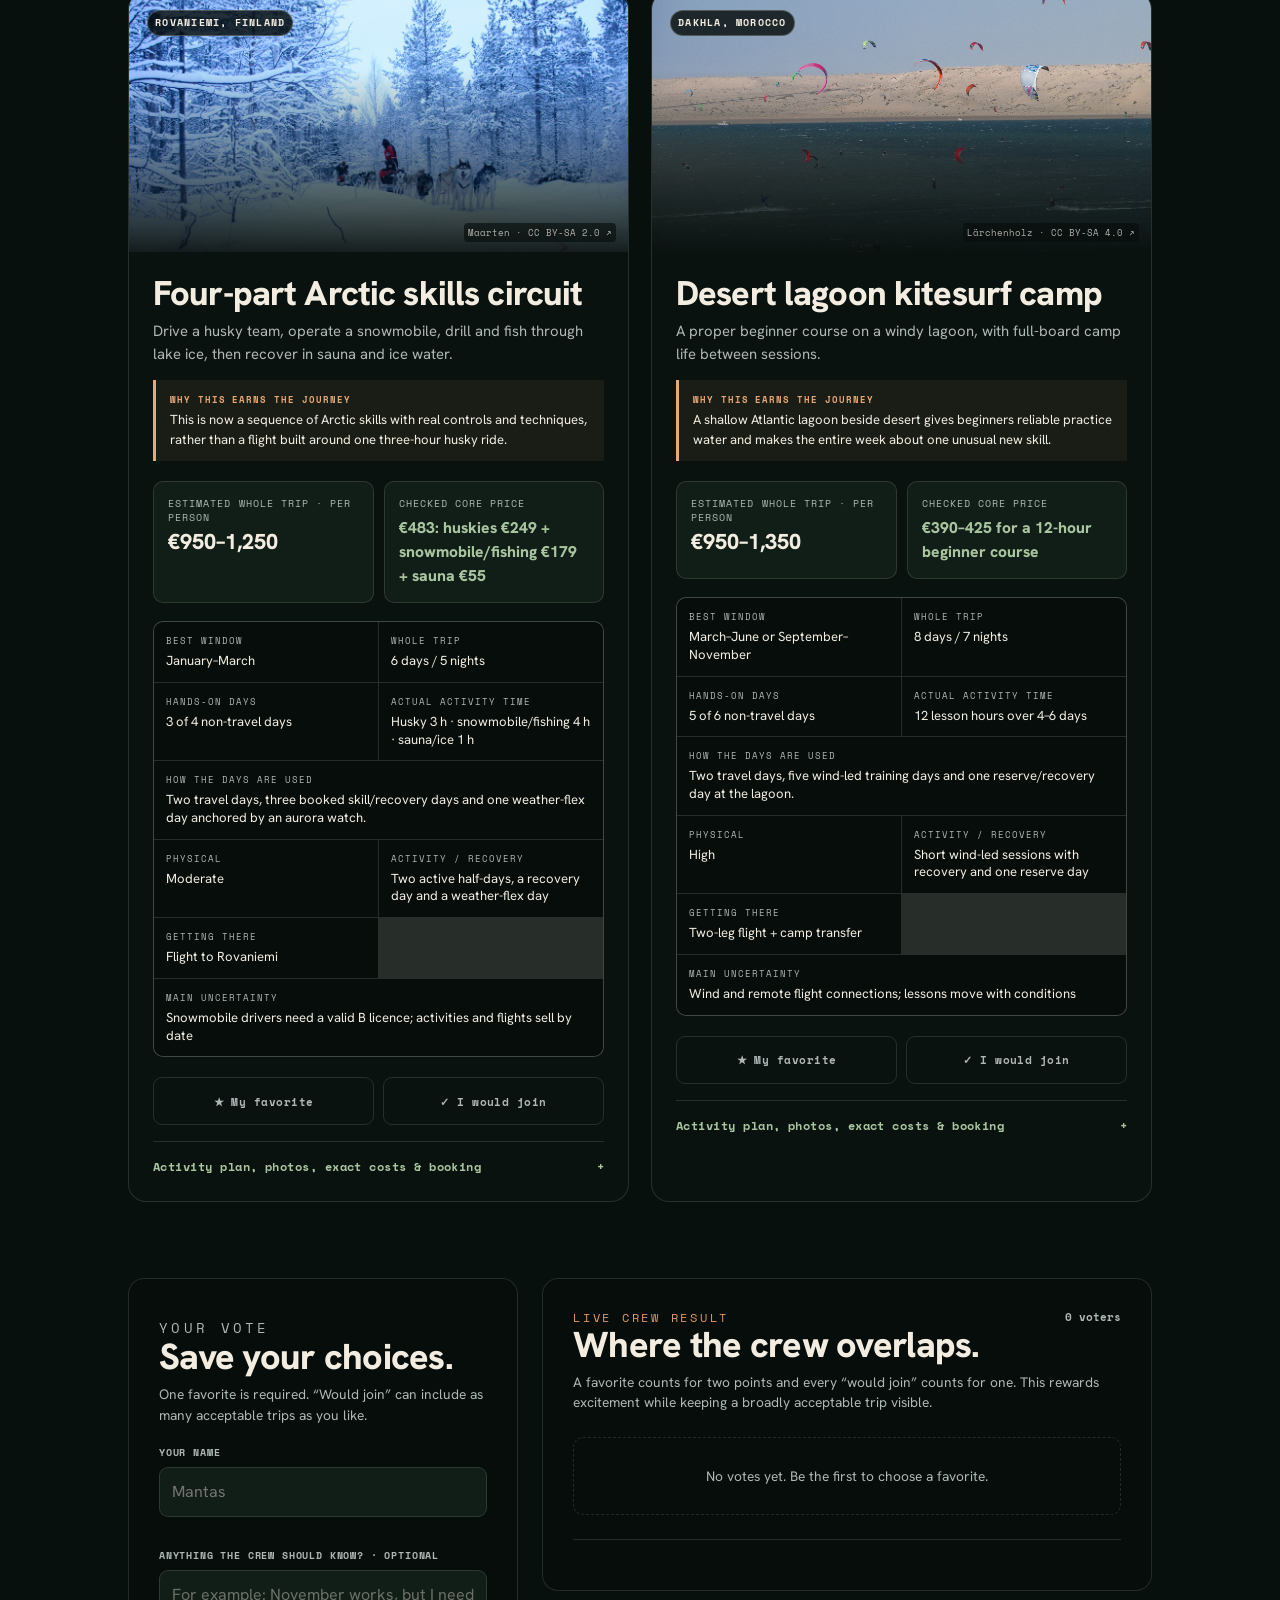
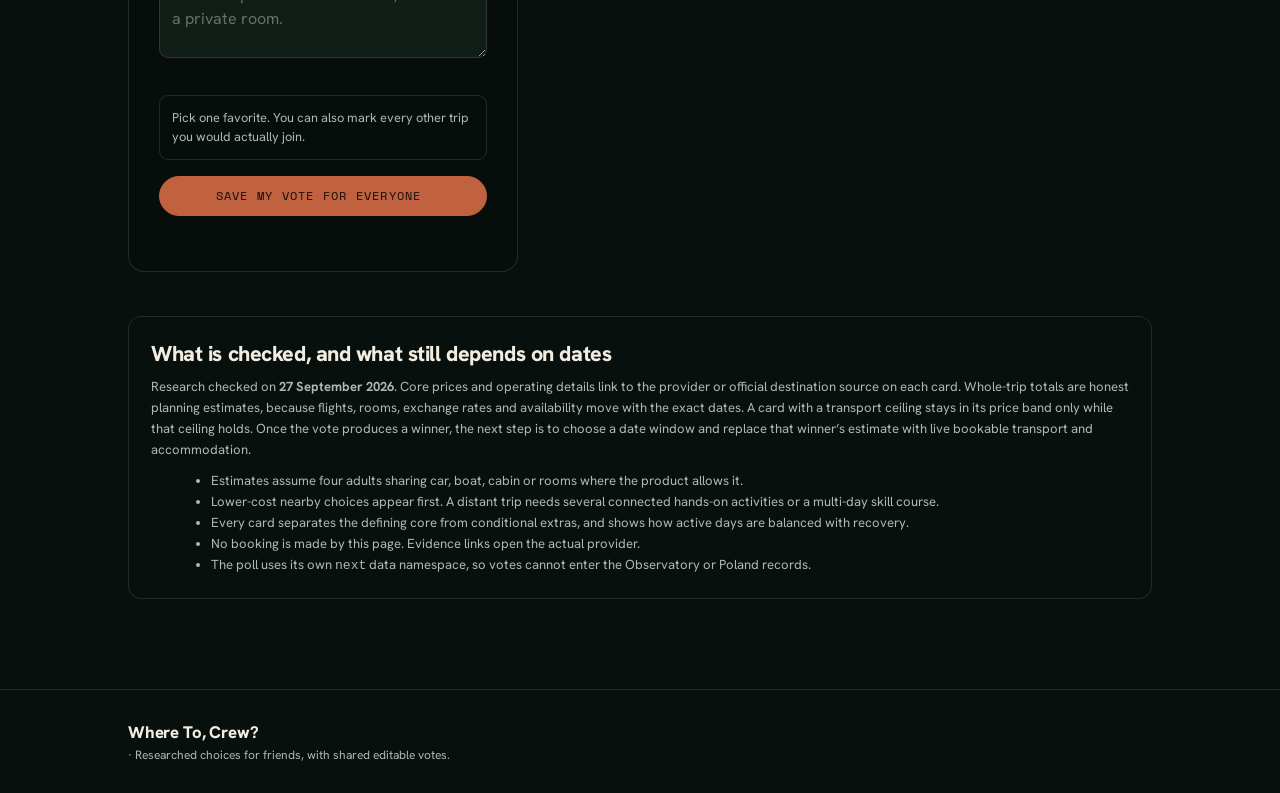
==== commit 065060f9: "Replace sled trip with three-day ski plan" ====
--- a/next/index.html
+++ b/next/index.html
@@ -94,7 +94,7 @@
 
 <footer class="poll-footer"><div class="wrap"><a class="brand" href="../index.html">Where To, Crew?</a> · Researched choices for friends, with shared editable votes.</div></footer>
 
-<script src="../assets/next-trips.js?v=6"></script>
+<script src="../assets/next-trips.js?v=7"></script>
 <script src="../assets/config.js"></script>
 <script src="../assets/store.js"></script>
 <script src="../assets/next-poll.js?v=6"></script>
